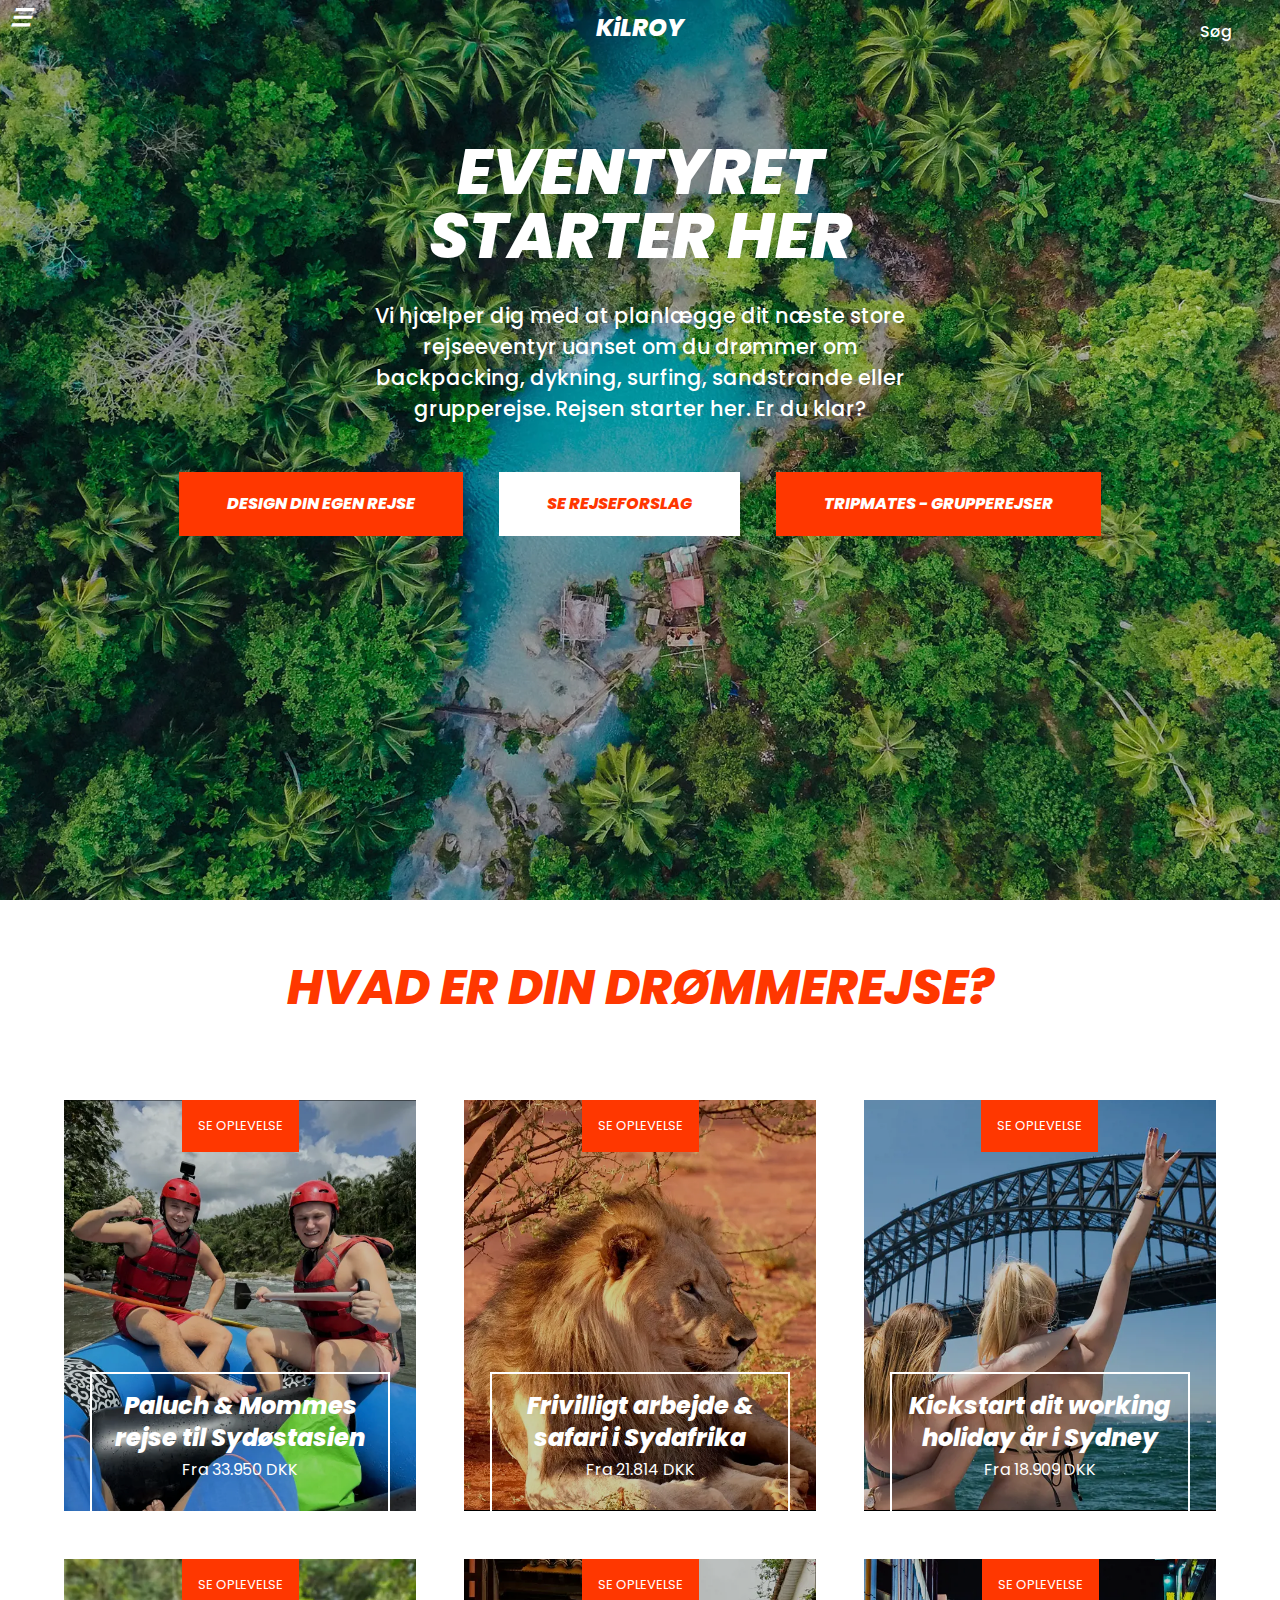
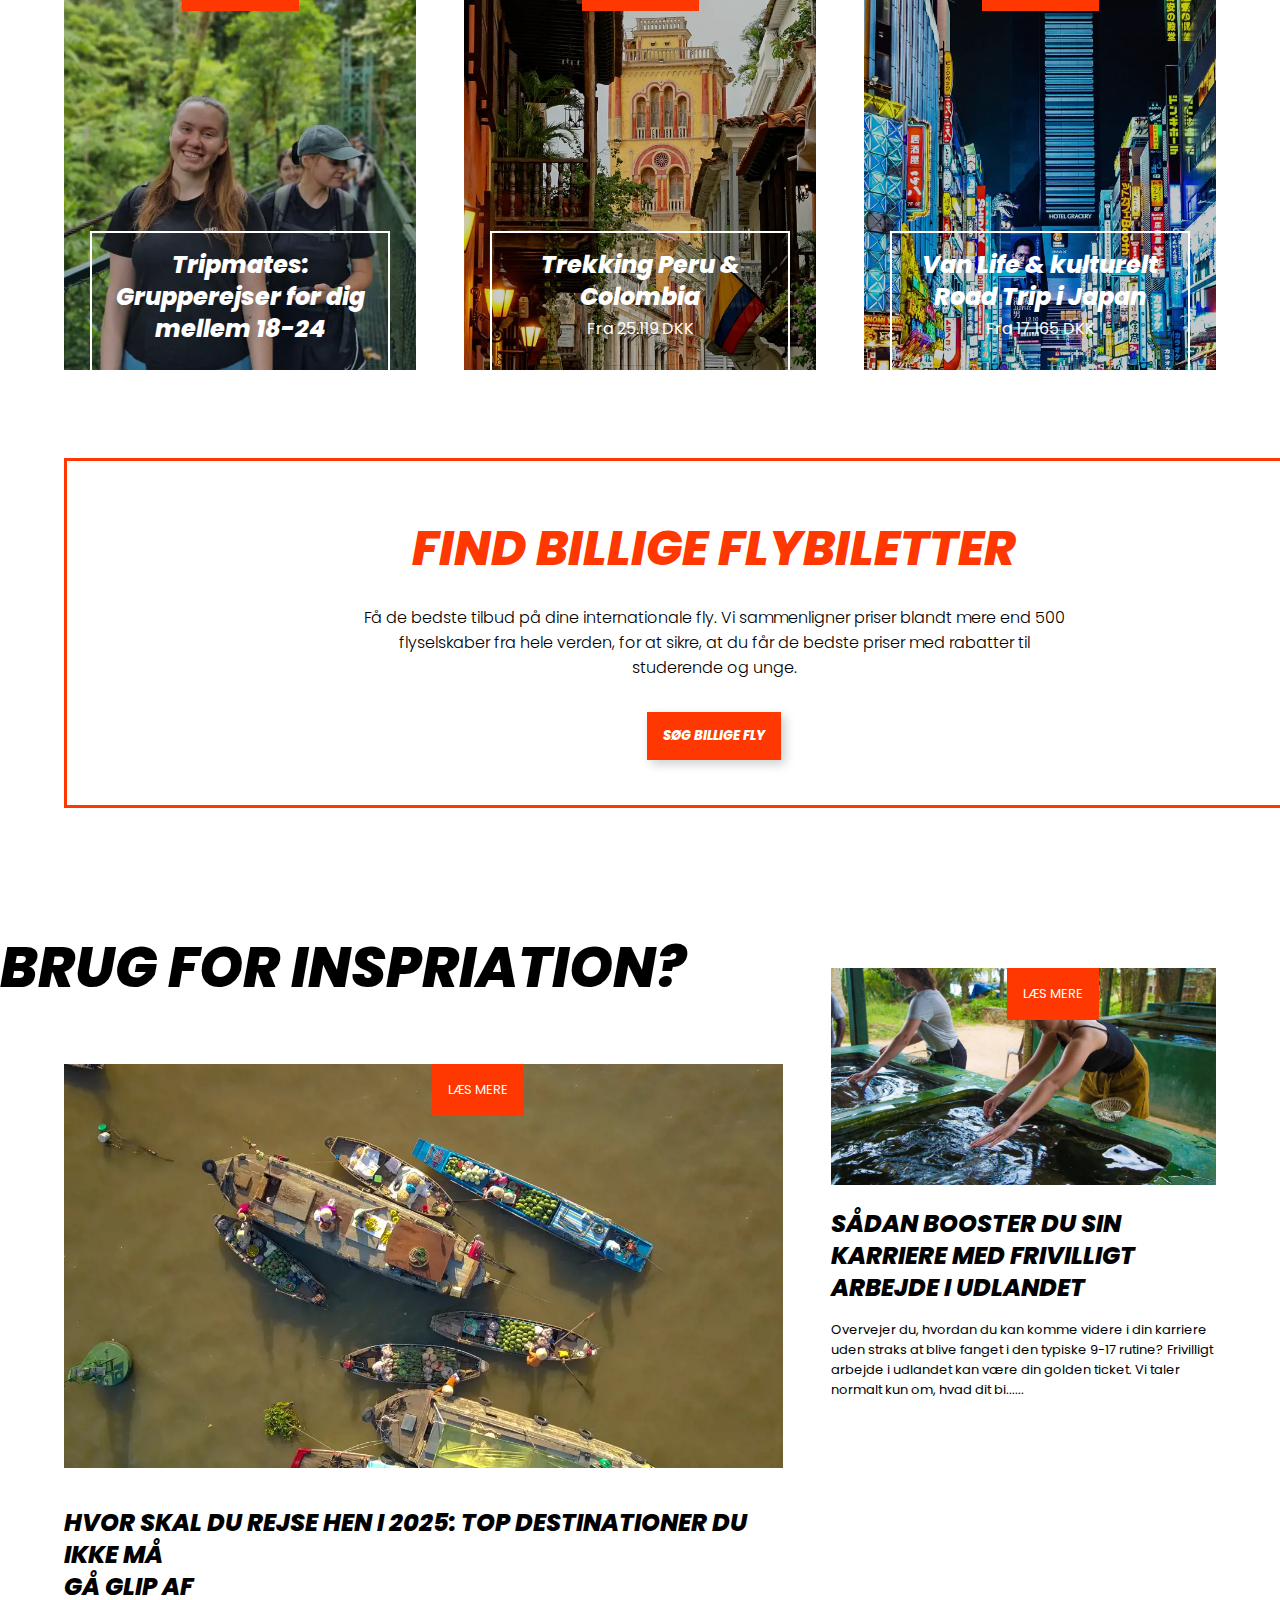
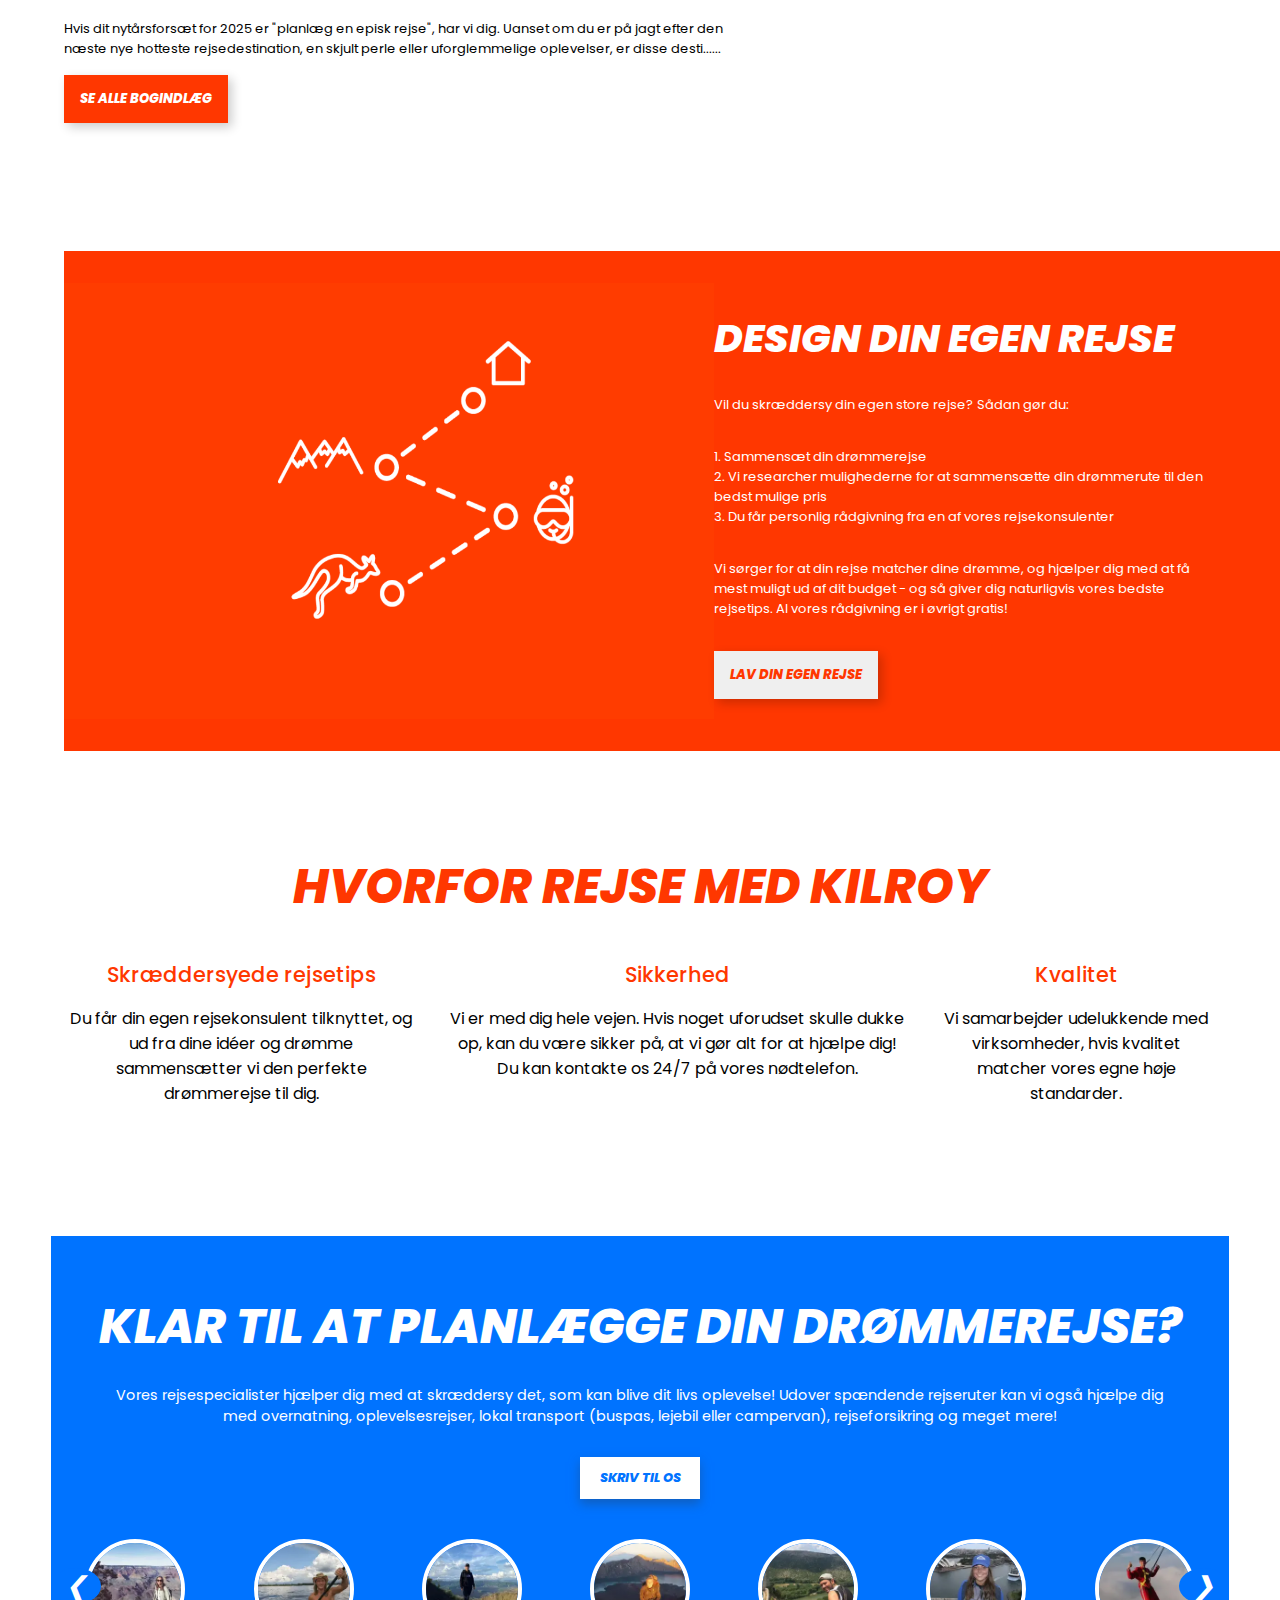
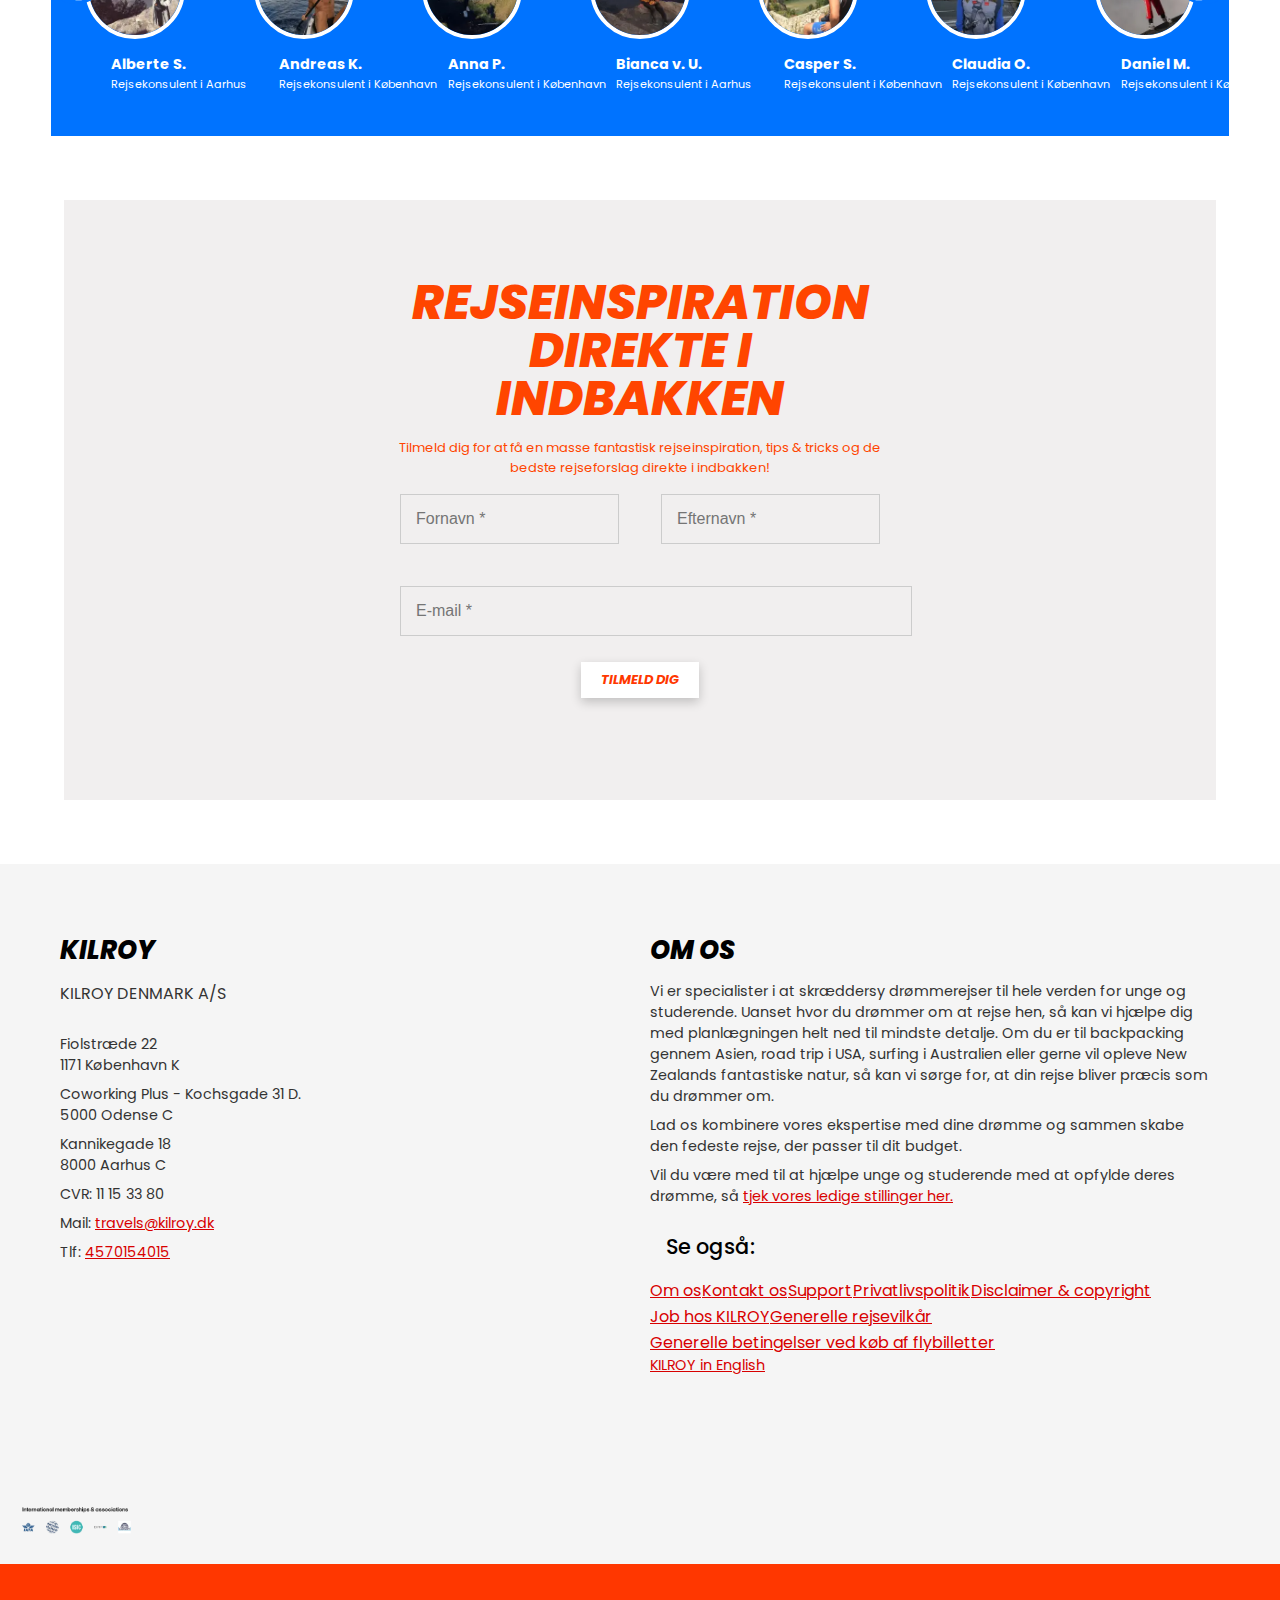
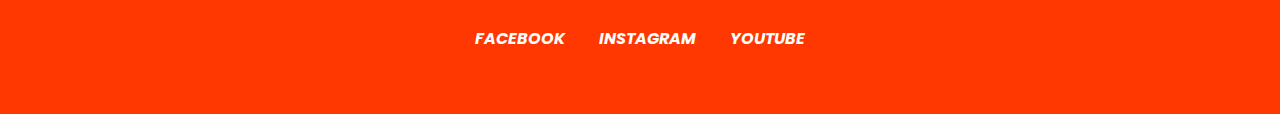
==== index.html @ ada580b4 "Merge branch 'main' of https://github.com/Mathilde-Christensen/Gruppe-25" ====
<!DOCTYPE html>
<html lang="da">
<head>
    <meta charset="UTF-8">
    <meta name="viewport" content="width=device-width, initial-scale=1.0">
    <title>Document</title>
    <link rel="stylesheet" href="main.css">
    <link rel="preconnect" href="https://fonts.googleapis.com">
    <link rel="preconnect" href="https://fonts.gstatic.com" crossorigin>
    <link href="https://fonts.googleapis.com/css2?family=Poppins:ital,wght@0,100;0,200;0,300;0,400;0,500;0,600;0,700;0,800;0,900;1,100;1,200;1,300;1,400;1,500;1,600;1,700;1,800;1,900&display=swap" rel="stylesheet">
    <script src="mathilde.js" defer></script>
    <script src = "kirja.js" defer></script>
    <script src="alice.js" defer></script>
    <script src = "casper.js" defer></script>


</head>
<body>

    
    <div class="header">
        
    <!-- Alice -->
   
    <div class="menu-container">
        <button id="menu-toggle">☰</button>
        <nav id="menu">
            <ul id="menu-list"></ul>
        </nav>
    </div>


        <div class="header__logo">KiLROY</div>

        <!-- Mathilde -->  
        <div id="soegefelt">
            <button id="soegefeltButton" onclick="soeFeltIndput()">Søg</button>
    
            <div id="soegBoks" style="display: none;">
                <button id="lukKnap" onclick="soeFeltIndput()" style="display: none;">x</button>
                <input id="indputFelt" type="text" placeholder="Hvad leder du efter?" name="soeg" style="display: none;" onkeyup="filterLinks()">
            </div>
    
            <ul id="soegeResultater"></ul> <!-- tom ul liste som bliver fyldt i js med søgeresultater -->
        </div>    

    </div>

    <div class="hero">

        <img class="hero__img" src="billeder/hero_billede.webp" alt="hero bille af strand">

        
        <div class="hero__text">
            <h1>EVENTYRET<br>STARTER HER</h1>

            <h4>
                Vi hjælper dig med at planlægge dit næste store<br> rejseeventyr uanset om du drømmer om<br> backpacking, 
                dykning, surfing, sandstrande eller<br> grupperejse. Rejsen starter her. Er du klar?
            </h4>

            <button class="hero__button1">
                DESIGN DIN EGEN REJSE
            </button>

            <button class="hero__button2">
                SE REJSEFORSLAG
            </button>

            <button class="hero__button3">
                TRIPMATES - GRUPPEREJSER
            </button>
        </div>


    </div>

    <div class="galleriDrømmerejse">

        <h2 class="drømmerejseh2">HVAD ER DIN DRØMMEREJSE?</h2>

        <div class="billedeGalleriDrømmerejse">

            <div class="billedeGalleriDrømmerejse-split1">

                <div class="billedeGallerRiverrafting">

                    <div class="seOplevelse">SE OPLEVELSE</div>

                    <img class="galleri__img" src="billeder/riverraft.png" alt="riverrafting">

                    <div class="galleriDrømmerejse-textboks">
                        <div class="galleriDrømmerejse-text">Paluch & Mommes rejse til Sydøstasien</div>
                        <div class="galleriDrømmerejse-pris">Fra 33.950 DKK</div>
                    </div>

                </div>

                <div class="billedeGallerAfrika">

                    <div class="seOplevelse">SE OPLEVELSE</div>

                    <img class="galleri__img" src="billeder/afrika.png" alt="løve i afrika">

                    <div class="galleriDrømmerejse-textboks">
                        <div class="galleriDrømmerejse-text">Frivilligt arbejde & safari i Sydafrika</div>
                        <div class="galleriDrømmerejse-pris">Fra 21.814 DKK</div>
                    </div>

                </div>

                <div class="billedeGallerSydny">
                    <div class="seOplevelse">SE OPLEVELSE</div>
                    <img class="galleri__img" src="billeder/sydney.png" alt="sydny">
                    <div class="galleriDrømmerejse-textboks">
                        <div class="galleriDrømmerejse-text">Kickstart dit working holiday år i Sydney</div>
                        <div class="galleriDrømmerejse-pris">Fra 18.909 DKK</div>
                    </div>
                </div>
            </div>

            <div class="billedeGalleriDrømmerejse-split2">
                <div class="billedeGallerJungle">
                    <div class="seOplevelse">SE OPLEVELSE</div>
                    <img class="galleri__img" src="billeder/monteverde-kilroy-famil-group-trip.jpg" alt="jungle">
                    <div class="galleriDrømmerejse-textboks">
                        <div class="galleriDrømmerejse-text">Tripmates: Grupperejser for dig mellem 18-24</div>
                        <div class="galleriDrømmerejse-pris"></div>
                    </div>
                </div>

                <div class="billedeGallerColombia">
                    <div class="seOplevelse">SE OPLEVELSE</div>
                    <img class="galleri__img" src="billeder/colombia-cartagena-old-city-beautiful-buildings.jpg" alt="colombia">
                    <div class="galleriDrømmerejse-textboks">
                        <div class="galleriDrømmerejse-text">Trekking Peru & Colombia</div>
                        <div class="galleriDrømmerejse-pris">Fra 25.119 DKK</div>
                    </div>
                </div>

                <div class="billedeGallerTokyo">
                    <div class="seOplevelse">SE OPLEVELSE</div>
                    <img class="galleri__img" src="billeder/tokyo-street-covered-in-neon-lights.jpg" alt="tokyo">
                    <div class="galleriDrømmerejse-textboks">
                        <div class="galleriDrømmerejse-text">Van Life & kulturelt Road Trip i Japan</div>
                        <div class="galleriDrømmerejse-pris">Fra 17.165 DKK</div>
                    </div>
                </div>
            </div>

        </div>

    </div>

    <div class="findFlyBiletter">
        <h2 class="finfFlyBiletterh2">FIND BILLIGE FLYBILETTER</h2>

        <P class="findFlyBiletterp">Få de bedste tilbud på dine internationale fly. 
        Vi sammenligner priser blandt mere end 500 <br> flyselskaber fra hele verden, 
        for at sikre, 
        at du får de bedste priser med rabatter til <br> studerende og unge.</P>
        
        <button class="søgEfterFlyButton">SØG BILLIGE FLY</button>

    </div>

    <div class="brugForInspiration">
        <div class="brugForInspiration1">

            <h2 class="brugForInspirationh2">BRUG FOR INSPRIATION?</h2>

            <div class="læsMere1">LÆS MERE</div>

            <img class="brugForInspiration_img1" src="billeder/shutterstock_1238715325.jpg" alt="bårde på en flod">

            <h3 class="brugForInspirationhh3">HVOR SKAL DU REJSE HEN I 2025: TOP DESTINATIONER DU IKKE MÅ <br> GÅ GLIP AF</h3>

            <p class="brugForInspirationhp1">Hvis dit nytårsforsæt for 2025 er "planlæg en episk rejse", har vi dig. 
                Uanset om du er på jagt efter den <br> næste nye hotteste rejsedestination, en skjult perle eller uforglemmelige oplevelser,
                er disse desti......
            </p>

            <button class="brugForInspirationButtun">SE ALLE BOGINDLÆG</button>

        </div>

        <div class="brugForInspiration2">

            <div class="læsMere2">LÆS MERE</div>

            <img class="brugForInspiration_img2" src="billeder/green-lion-sri-lanka-turtle-conservation-6-6-for-web.jpg" alt="vask">

            <h3 class="brugForInspirationhh32">SÅDAN BOOSTER DU SIN KARRIERE MED FRIVILLIGT ARBEJDE I UDLANDET</h3>

            <p class="brugForInspirationhp2">Overvejer du, hvordan du kan komme videre i din karriere
            uden straks at blive fanget i den typiske 9-17 rutine? Frivilligt arbejde i udlandet kan være
            din golden ticket. Vi taler normalt kun om, hvad dit bi......</p>

        </div>
    </div>

    <div class="designDinEgenRejse">
        <img class="designDinEgenRejse__img" src="billeder/Skærmbillede 2025-02-12 kl. 20.39.32.png" alt="tegning af kort">

        <div class="designDinEgenRejse__text">

            <h2 class="designDinEgenRejse__h2">DESIGN DIN EGEN REJSE</h2>

            <p class="designDinEgenRejse__p1">Vil du skræddersy din egen store rejse? Sådan gør du:</p>

            <p class="designDinEgenRejse__p2">1. Sammensæt din drømmerejse <br>
                2. Vi researcher mulighederne for at sammensætte din drømmerute til den <br>bedst mulige pris <br>
                3. Du får personlig rådgivning fra en af vores rejsekonsulenter <br>
            </p>

            <p class="designDinEgenRejse__p3">
                Vi sørger for at din rejse matcher dine drømme, og hjælper dig med at få <br> mest muligt ud af dit budget - 
                og så giver dig naturligvis vores bedste <br> 
                rejsetips. Al vores rådgivning er i øvrigt gratis!
            </p>

            <button class="designDinEgenRejse__button">LAV DIN EGEN REJSE</button>

        </div>
    </div>

    <div class="hvorforRejseMedKILROY">
        <h2 class="hvorforRejseMedKILROYh2">HVORFOR REJSE MED KILROY</h2>

        <div class="hvorforRejseMedKILROYtext">
            <div class="SkræddersyedeRejsetips">
                <h4 class="hvorforRejseMedKILROYh4">Skræddersyede rejsetips</h4>
                <p class="hvorforRejseMedKILROYp">
                    Du får din egen rejsekonsulent tilknyttet, 
                    og ud fra dine idéer og drømme sammensætter 
                    vi den perfekte drømmerejse til dig.
                </p>

            </div>

            <div class="Sikkerhed">
                <h4 class="hvorforRejseMedKILROYh4">Sikkerhed</h4>
                <p class="hvorforRejseMedKILROYp">
                    Vi er med dig hele vejen. Hvis noget uforudset skulle dukke op,
                    kan du være sikker på, at vi gør alt for at hjælpe dig!
                    Du kan kontakte os 24/7 på vores nødtelefon.
                </p>
            </div>

            <div class="Kvalitet">
                <h4 class="hvorforRejseMedKILROYh4">Kvalitet</h4>
                <p class="hvorforRejseMedKILROYp">
                    Vi samarbejder udelukkende med virksomheder, 
                    hvis kvalitet matcher vores egne høje standarder.
                </p>
            </div>
        </div>
        
    </div>

    

    <!-- Kirja --> 
    <div class = "billedeGalleri">

        <h1>KLAR TIL AT PLANLÆGGE DIN DRØMMEREJSE?</h1>

        <p>Vores rejsespecialister hjælper dig med at skræddersy det, som kan blive dit livs oplevelse! Udover spændende rejseruter kan vi også hjælpe dig med overnatning, oplevelsesrejser, lokal transport (buspas, lejebil eller campervan), rejseforsikring og meget mere! </p>
        
        <button id = "skriv-til-os__button">SKRIV TIL OS</button>
       
        <button id = "prevButton">❮</button>
        
        <div class = "gallery-container">
            
            <div class = "gallery-track">
                <div class = "gallery-item">
                 <img src ="billeder/alberte.webp" alt = "Feriebillede af Alberte">
                 <p class="gallery-name">Alberte S.</p>
                 <p class = "gallery-title">Rejsekonsulent i Aarhus</p>
                </div> 

                <div class = "gallery-item">
                 <img src ="billeder/andrea.webp" alt = "Feriebillede af Andreas">
                 <p class="gallery-name">Andreas K.</p>
                 <p class = "gallery-title">Rejsekonsulent i København</p>
                </div>

                <div class="gallery-item">
                 <img src ="billeder/anna.webp" alt = "Feriebillede af Anna">
                 <p class="gallery-name">Anna P.</p>
                 <p class ="gallery-title">Rejsekonsulent i København</p>
                </div>

                <div class="gallery-item">
                 <img src ="billeder/bianca.webp" alt = "Feriebillede af Bianca">
                 <p class="gallery-name">Bianca v. U.</p>
                 <p class="gallery-title">Rejsekonsulent i Aarhus</p>
                </div>

                <div class="gallery-item">
                 <img src ="billeder/casper.webp" alt = "Feriebillede af Casper">
                 <p class="gallery-name">Casper S.</p>
                 <p class="gallery-title">Rejsekonsulent i København</p>
                </div>

                <div class="gallery-item">
                 <img src ="billeder/claudia.webp" alt = "Feriebillede af Claudia">
                 <p class="gallery-name">Claudia O.</p>
                 <p class ="gallery-title">Rejsekonsulent i København</p>
                </div>

                <div class="gallery-item">
                 <img src ="billeder/daniel.webp" alt = "Feriebillede af Daniel">
                 <p class="gallery-name">Daniel M.</p>
                 <p class="gallery-title">Rejsekonsulent i København</p>
                </div>

                <div class="gallery-item">
                 <img src ="billeder/denver.webp" alt = "Feriebillede af Denver">
                 <p class="gallery-name">Denver C.</p>
                 <p class="gallery-title">Rejsekonsulent i Aarhus</p>
                </div>

                <div class="gallery-item">
                 <img src ="billeder/ditte.webp" alt = "Feriebillede af Ditte">
                 <p class="gallery-name">Ditte B.</p>
                 <p class="gallery-title">Rejsekonsulent i Aarhus</p>
                </div>

                <div class="gallery-item">
                 <img src ="billeder/emma.webp" alt = "Feriebillede af Emma">
                 <p class="gallery-name">Emma J.</p>
                 <p class="gallery-title">Rejsekonsulent i København</p>
                </div>

                <div class="gallery-item">
                 <img src ="billeder/freja.webp" alt = "Feriebillede af Freja">
                 <p class="gallery-name">Freja J.</p>
                 <p class="gallery-title">Rejsekonsulent i Aarhus</p>
                </div>

                <div class = "gallery-item">
                 <img src ="billeder/jeanett.webp" alt = "Feriebillede af Jeanett">
                 <p class="gallery-name">Jeanet H.</p>
                 <p class = "gallery-title">Rejsekonsulent i Odense</p>
                </div>

                <div class = "gallery-item">
                 <img src ="billeder/josephine.webp" alt = "Feriebillede af Josephine">
                 <p class="gallery-name">Josephine O.</p>
                 <p class = "gallery-title">Rejsekonsulent i København</p>
                </div>

                <div class = "gallery-item">
                 <img src ="billeder/mikkel.webp" alt = "Feriebillede af Mikkel">
                 <p class="gallery-name">Mikkel H.</p>
                 <p class = "gallery-title">Rejsekonsulent i Aarhus</p>
                </div>

                <div class = "gallery-item">
                 <img src ="billeder/pernille.webp" alt = "Feriebillede af Pernille">
                 <p class="gallery-name">Pernille L.</p>
                 <p class = "gallery-title">Rejsekonsulent i København</p>
                </div>

                <div class = "gallery-item">
                 <img src ="billeder/poul.webp" alt = "Feriebillede af Poul">
                 <p class="gallery-name">Poul L.</p>
                 <p class = "gallery-title">Rejsekonsulent i København</p>
                </div>

                <div class = "gallery-item">
                 <img src ="billeder/yenn.webp" alt = "Feriebillede af Yenn">
                 <p class="gallery-name">Yen N.</p>
                 <p class = "gallery-title">Rejsekonsulent i Odense</p>
                </div>

            </div>
       
        </div>
        <button id = "nextButton">❯</button>
    </div>


    <!-- Casper --> 
     
  <!-- 🔹 Popup-container (Skjult som standard) -->
<div id="popup" class="popup">
    <div class="popup-content">
        <span id="closePopup" class="close">&times;</span> <!-- Luk-knap -->

        <div class="contact-form-container">
            <form id="contactForm">
                <h1>SKRIV TIL OS</h1>
                <p>
                    Drømmer du om et eventyr i udlandet? Ved du, hvor du vil hen, eller synes du, det er svært at vælge? 
                    Send os dine tanker, drømme og spørgsmål, og vi hjælper dig med at få dine drømme til at gå i opfyldelse.
                </p>

                <!-- 🔹 Dropdown-menu -->
                <label for="dropdownBtn">Jeg vil gerne vide mere om *</label>
                <div class="dropdown">
                    <button id="dropdownBtn" class="dropdown-btn">Vælg en kategori ▼</button>
                    <ul id="dropdownMenu" class="dropdown-menu">
                        <li data-value="Rejser med KILROY">Rejser med KILROY</li>
                        <li data-value="Backpacking">Backpacking</li>
                        <li data-value="Eventyrrejser">Eventyrrejser</li>
                        <li data-value="Safari">Safari</li>
                        <li data-value="Kulturrejser">Kulturrejser</li>
                    </ul>
                    <input type="hidden" id="selectedTopic" name="topic" required>
                </div>

                <!-- 🔹 Felter opdelt i to kolonner -->
                <div class="input-grid">
                    <div>
                        <label for="firstName">Fornavn *</label>
                        <input type="text" id="firstName" name="firstName" required>
                    </div>
                    <div>
                        <label for="lastName">Efternavn *</label>
                        <input type="text" id="lastName" name="lastName" required>
                    </div>
                </div>

                <div class="input-grid">
                    <div>
                        <label for="email">Mail *</label>
                        <input type="email" id="email" name="email" required>
                    </div>
                    <div>
                        <label for="phone">Telefon *</label>
                        <input type="tel" id="phone" name="phone" required>
                    </div>
                </div>

                <!-- 🔹 Beskedfelt -->
                <label for="message">Din besked *</label>
                <textarea id="message" name="message" placeholder="Har du særlige ønsker, alternative rejsedage osv.?" required></textarea>

                <!-- 🔹 Send-knap -->
                <button type="submit">Send besked</button>

                <script src="casper.js" defer></script>

            </form>
        </div>
    </div>  
    </div>

        </div> <!-- Lukker contact-form-container -->
        </div> <!-- Lukker popup-content -->
        </div> <!-- Lukker popup -->
      
        <!--Alice's boks-->
    <div class="container">
        <h2 class="rejsens_skrift">REJSEINSPIRATION DIREKTE I INDBAKKEN</h2>
        <p class="rejsens_p">Tilmeld dig for at få en masse fantastisk rejseinspiration, tips & tricks og de bedste rejseforslag direkte i indbakken!</p>
        <div class="input-tekstboks">
            <input type="text" placeholder="Fornavn *">
            <input type="text" placeholder="Efternavn *">
        </div>
        <input type="email" class="full-width" placeholder="E-mail *">
        <button class="knappens" onclick="tilmeld()">TILMELD DIG</button>
    </div>

        </div> 
        </div> 
        </div>
        

        <script src="casper.js" defer></script>
        
        </body>
        </html>
        
        <footer>
            <div class="footer-top">
                <div class="footer-column1">
                    <h3 class="footeroverskrift"><i>KILROY</i></h3>
                    <p class="lilleoverskrift">KILROY DENMARK A/S</p>
                    <div class="adresser">   
                        <p>Fiolstræde 22<br>1171 København K</p>
                        <p>Coworking Plus - Kochsgade 31 D.<br>5000 Odense C</p>
                        <p>Kannikegade 18<br>8000 Aarhus C</p>
                        <p>CVR: 11 15 33 80</p>
                        <p>Mail: <a href="mailto:travels@kilroy.dk">travels@kilroy.dk</a></p>
                        <p>Tlf: <a href="tel:4570154015">4570154015</a></p>
                    </div>
                </div>
        
                <div class="footer-column2">
                    <h3 class="footeroverskrift2"><i>OM OS</i></h3>
                    <p>Vi er specialister i at skræddersy drømmerejser til hele verden for unge og studerende.
                        Uanset hvor du drømmer om at rejse hen, så kan vi hjælpe dig med planlægningen helt ned til mindste detalje. 
                        Om du er til backpacking gennem Asien, road trip i USA, surfing i Australien eller gerne vil opleve New Zealands fantastiske natur, så kan vi sørge for, at din rejse bliver præcis som du drømmer om. </p>
                        <p>Lad os kombinere vores ekspertise med dine drømme og sammen skabe den fedeste rejse, der passer til dit budget.</p>
                        <p>Vil du være med til at hjælpe unge og studerende med at opfylde deres drømme, så <a <strong class="hightlight">tjek vores ledige stillinger her.</a></p>
                    <h4>Se også:</h4>
                    <ul>
                        <li><a href="#">Om os</a></li>
                        <li><a href="#">Kontakt os</a></li>
                        <li><a href="#">Support</a></li>
                        <li><a href="#">Privatlivspolitik</a></li>
                        <li><a href="#">Disclaimer & copyright</a></li>
                        <li><a href="#">Job hos KILROY</a></li>
                        <li><a href="#">Generelle rejsevilkår</a></li>
                        <li><a href="#">Generelle betingelser ved køb af flybilletter</a></li>
                    </ul>
                    <p><a href="#">KILROY in English</a></p>
                </div>
        
                <div class="footer-column3">
                    <div class="footer-logos">
                        <img src="billeder/logo.webp" alt="logoer">
                    </div>
                </div>
        
            </div>
        
            <div class="footer-bottom">
                <div class="social-links">
                    <a href="#"><strong>FACEBOOK</strong></a>
                    <a href="#"><strong>INSTAGRAM</strong></a>
                    <a href="#"><strong>YOUTUBE</strong></a>
                </div>
            </div>
        </footer>  
</body>
</html>
---- main.css ----
* {
    box-sizing: border-box;
    /* at padding og border bliver integreret i elementets samlede bredde og højde på hele siden, nemmer at arbejde med */
    margin: 0px;
    padding: 0px;
}

h1 {
    font-family: "Poppins", serif;
    font-weight: 800;
    font-style: italic;
    font-size: 4em;
    line-height: 4rem;
    padding: 1rem;
}

h2 {
    font-family: "Poppins", serif;
    font-weight: 800;
    font-style: italic;
    font-size: 3em;
    line-height: 3rem;
}

h3 {
    font-family: "Poppins", serif;
    font-weight: 800;
    font-style: italic;
    font-size: 2em;
    line-height: 2rem;
}

h4 {
    font-family: "Poppins", serif;
    font-weight: 500;
    font-style: normal;
    font-size: 1.3rem;
    padding: 1rem;
}

p {
    font-family: "Poppins", serif;
    font-weight: 400;
    font-style: normal;
}

ul {
    list-style-type: none;
}

a {
    font-family: "Poppins", serif;
    text-decoration: none;
    color: black;
}

button {
    font-family: "Poppins", serif;
    font-weight: 800;
    font-style: italic;
    font-size: 1em;
    line-height: 1rem;
    padding: 1.5rem 3rem;
    border: 0rem;
}

/* menubar style*/
.header {
    position: absolute;
    top: 0;
    width: 100%;
    z-index: 3;
    /*headeren ligger sig foran videon fra heroen*/
    display: flex;
    justify-content: space-between;
}

.header__logo {
    font-family: "Poppins", serif;
    font-weight: 800;
    font-style: italic;
    font-size: 1.5em;
    line-height: 1.5rem;
    color: #fff;
    padding: 1rem;
    position: absolute;
    left: 50%; /* Centrerer logoet */
    transform: translateX(-50%); /* Finjusterer centering */
}


/* hero style*/

.hero {
    display: grid;
    place-items: center;
    width: 100%;
    height: 100dvh;
    position: relative;
    overflow: hidden;
    background-color: #000;
}

.hero__img {
    width: 100%;
    height: 100%;
    object-fit: cover;
    grid-row: 1 / -1;
    grid-column: 1 / -1;
    opacity: 0.8;

}

.hero__text {
    grid-row: 1 / -1;
    grid-column: 1 / -1;
    z-index: 1;
    color: white;
    text-align: center;
}

.hero__button1 {
    background-color: #FF3700;
    color: #fff;
    margin: 2rem 1rem 15rem 1rem;
}

.hero__button1:hover {
    transform: scale(1.1); /* Øger størrelsen med 10% */
}

.hero__button2 {
    background-color: #fff;
    color: #FF3700;
    margin: 2rem 1rem 15rem 1rem;
}

.hero__button2:hover {
    transform: scale(1.1); /* Øger størrelsen med 10% */
}

.hero__button3 {
    background-color: #FF3700;
    color: #fff;
    margin: 2rem 1rem 15rem 1rem;
}

.hero__button3:hover {
    transform: scale(1.1); /* Øger størrelsen med 10% */
}


/* Mathildes js element*/

#soegefeltButton {
    background:none;
    font-family: "Poppins", serif;
    font-weight: 500;
    font-style: normal;
    color: #fff;
    margin-left: auto;
}



#lukKnap {
    background:none;
    font-family: "Poppins", serif;
    font-weight: 500;
    font-style: normal;
}

#indputFelt {
    font-family: "Poppins", serif;
    font-weight: 600;
    font-style: normal;
    font-size: 2rem;
    border: 0rem;
    border-bottom: 2px solid #000;
    color: #FF3700;
    margin: auto;
}

#indputFelt:focus {
    outline: none;
    box-shadow: none;
}

#soegBoks {
    border: 0rem;
    background-color: #fff;
    width: 97vw;
    height: 10vw;  
}

#lukKnap {
    font-family: "Poppins", serif;
    font-weight: 500;
    font-style: italic;
    font-size: 2em;
    color: #FF3700;
    margin: 0% 0% 0% 88%;
}

#soegeResultater {
    font-family: "Poppins", serif;
    font-weight: 800;
    font-style: italic;
    font-size: 2em;
    background-color: #fff;
}

#soegeResultater li a {
    display: block; 
    width: fit-content; 
    text-decoration: none;
    color: black; 
    padding: 10px;
}

#soegeResultater li a:hover {
    color: #FF3700;
}


/*Alice*/
body {
    font-family: "Poppins", serif;
    margin: 0;
    padding: 0;
    background-color: #ffffff;
}

.menu-container {
    position: relative;
}

#menu-toggle { /* de tre streger*/
    font-size: 24px;
    background: none;
    color: #ffffff;
    border: none;
    padding: 10px;
    cursor: pointer;
}

nav {
    position: fixed;
    left: -300px;
    top: 0;
    width: 300px;
    height: 100vh;
    background: #FF3700;
    padding-top: 20px;
    transition: left 0.3s ease-in-out;
}

nav.open {
    left: 0;
}

ul {
    list-style: none;
    padding: 0;
}

card {
    background: #FF3700;
    padding: 15px;
    color: #ffffff;
    cursor: pointer;
    display: flex;
    justify-content: space-between;
    align-items: center;
    border-bottom: 1px solid #ffffff;
}

card:hover {
    background: #ee3800; /*hover*/
}

.sub-menu {
    display: none;
    background: #FF3700; /* når man trykker på hover*/
    padding-left: 20px;
}

.sub-menu li {
    background: #FF3700; /* underlister*/
    font-size: 14px;
}

.arrow {
    font-size: 18px;
}

/* Kirjas js element*/
.billedeGalleri{
    display: flex;
    flex-direction: column;
    align-items: center;
    justify-content: center;
    gap: 10px;
    position: relative;
    width: 92%;
    height: 500px;
    margin: 50px auto;
    background-color: #0073ff;
}

.billedeGalleri h1{
    color: #ffffff;
    text-align: center;
    font-size: 3em;
}

.billedeGalleri p{
    color: #ffffff;
    text-align: center;
    padding-right: 60px;
    padding-left:60px;
    font-size: 0.9em;
    gap: 20px;
}

#skriv-til-os__button{
    background-color: #ffffff;
    color:#0073ff;
    padding: 0.8rem 1.2rem;
    font-size: 0.8em;
    margin-top: 20px;
    box-shadow: 0px 5px 10px #105fbf;
}

#skriv-til-os__button:hover{
    background-color: #e6e6e6;
}

.gallery-container {
    width: 100%;
    overflow: hidden; /* Sørger for, at billederne ikke ryger ud af containeren */
    position: relative;
    display: flex;
    justify-content: center;
    align-items: center;
}

.gallery-track {
    display: flex;
    width: 100%;
    transition: transform 0.1s ease-out;
}

.gallery-item {
    width: calc(100% / 7); /* Sikrer, at præcis 7 billeder vises */
    flex: 0 0 auto;
    text-align:center;
}

.gallery-item img {
    width: 100px;
    height: 100px;
    border-radius: 50px; /* Dette gør billederne runde*/
    object-fit: cover; /* Gør at billederne passer fint i cirklerne */
    margin-top: 30px;
    margin-bottom: 5px;
    border: 4px solid #ffffff;
}

.gallery-item img:hover{
    border: 4px solid transparent;
}

.gallery-name{
    font-size: 0.9em !important;
    text-align: center; /* Centrer teksten */
    font-weight:bold;
    color: #ffffff;
    margin-top: 2px;
    white-space: nowrap;
    max-width: fit-content; /* Sørger for, at det kun fylder det nødvendige */
    display: inline-block;

}

.gallery-title {
    white-space: nowrap; /* Sørger for at teksten ikke brydes */
    display: block; /* Sikrer, at teksten opfører sig som en blok */
    text-align: center; /* Centrer teksten */
    font-size: 0.7em !important; /* Sørger for at den er mindre end .gallery-name */
}

#prevButton, #nextButton {
    position: absolute;
    top: 50%;
    transform: translateY(-50%); 
    background-color: #0073ff;
    color: #fff;
    border: none;
    padding: 10px 15px;
    font-size: 24px;
    cursor: pointer;
    border-radius: 50%; 
}

#prevButton{
    left: 0px;
    top:70%;
    z-index: 10; /* Sørger for, at knappen ligger øverst */
    pointer-events: auto; /* Sørger for, at den kan klikkes */

}

#nextButton{
    right: 0px;
    top:70%;
}

#nextButton:hover, #prevButton:hover{
    background-color: #1d46da;
}
 

/* 🔹 Generel styling 🔹 */
.udfyldningformular {
    font-family: Arial, sans-serif;
    background-color: #007bff; /* Samme blå farve overalt */
    margin: 0;
    padding: 0;
    display: flex;
    justify-content: center;
    align-items: center;
    min-height: 100vh; /* Sikrer, at siden ikke virker for zoomet */
}
.contact-form-container textarea {
    font-family: inherit !important;
    font-size: 16px;
}
/* 🔹 Formular-container 🔹 */
.contact-form-container {
    background-color: #007bff; /* Samme blå som baggrunden */
    padding: 30px;
    border-radius: 10px;
    max-width: 500px;
    width: 90%; /* Gør den mere responsiv */
    text-align: center;
    color: white;
    box-sizing: border-box;
}

/* 🔹 Overskrift 🔹 */
.contact-form h2 {
    font-size: 24px;
    font-weight: bold;
    text-align: center;
    color: white;
    margin-bottom: 10px;
}

/* 🔹 Beskrivende tekst 🔹 */
.contact-form p {
    font-size: 16px;
    color: white;
    text-align: center;
    line-height: 1.6;
}

/* 🔹 Labels 🔹 */
label {
    display: block;
    text-align: left;
    font-weight: bold;
    margin-top: 15px;
    color: white;
    font-size: 16px;
}

/* 🔹 Inputfelter 🔹 */
.contact-form-container input,
.contact-form-container textarea {
    width: 100%;
    padding: 14px;
    margin-top: 5px;
    border: 2px solid white;
    border-radius: 6px;
    font-size: 16px;
    background-color: #007bff; /* Samme blå som resten */
    color: white; /* Hvid tekst */
    box-sizing: border-box;
}

/* 🔹 Placeholder-tekst 🔹 */
.contact-form-container input::placeholder, 
.contact-form-container textarea::placeholder {
    color: rgba(255, 255, 255, 0.7);
}

/* 🔹 Hover-effekt på input 🔹 */
.contact-form-container input:focus, 
.contact-form-container textarea:focus {
    border-color: white;
    outline: none;
    box-shadow: 0 0 10px rgba(255, 255, 255, 0.4);
}

/* 🔹 Tekstfelt 🔹 */
textarea {
    height: 120px;
    resize: none;
}
/* 🔹 Gør popup til en overlay der fylder hele skærmen */
.popup {
    display: none; /* Skjult fra start */
    position: fixed;
    top: 0;
    left: 0;
    width: 100%;
    height: 100%;
    background-color: rgba(0, 123, 255, 0.95); /* Blå baggrund med let transparens */
    display: flex;
    justify-content: center;
    align-items: center;
    z-index: 9999;
}
/* 🔹 Popup-indholdet (Kontaktformular) */
.popup-content {
    background-color: #007bff; /* Kilroy blå */
    padding: 40px;
    border-radius: 12px;
    width: 500px; /* Standard bredde */
    max-width: 90%;

    background-color: #007bff; /* Blå baggrund */
    padding: 20px;
    border-radius: 10px;
    max-width: 600px;
    width: 90%;
    max-height: 85vh; /* Sørger for at popup'en aldrig bliver for høj */
    overflow-y: auto; /* Tilføjer scrolling hvis den bliver for lang */
    text-align: center;
    color: white;
    box-shadow: 0 4px 10px rgba(0, 0, 0, 0.2);
    position: relative;
}

/* 🔹 Gør inputfelter og tekstfelter mindre for at spare plads */
.contact-form-container input,
.contact-form-container textarea {
    width: 100%;
    padding: 10px;
    margin-top: 5px;
    border: 2px solid white;
    border-radius: 6px;
    font-size: 14px;
    background-color: transparent;
    color: white;
}

/* 🔹 Juster knappen for at sikre den ikke fylder for meget */
.contact-form-container button {
    font-size: 16px;
    padding: 12px;
}

/* 🔹 Sørger for at popup'en er synlig på store skærme */
@media (min-width: 1024px) {
    .popup-content {
        max-height: 80vh; /* Justerer højden for større skærme */
    }
}




/* drømmerejse galleri */

.drømmerejseh2 {
    color: #FF3700;
    display: flex;
    justify-content: center;
    padding: 4rem;
}

.billedeGalleriDrømmerejse-split1 {
    display: flex;
}

.billedeGalleriDrømmerejse-split2 {
    display: flex;
}

.galleri__img {
    width: 100%;
    opacity: 0.8;
    transition: transform 0.3s ease-in-out;
}

.galleri__img:hover {
    transform: scale(1.1);
}

.seOplevelse {
    position: absolute;
    display: flex;
    justify-content: center;
    background-color: #FF3700;
    font-family: "Poppins", serif;
    font-weight: 400;
    font-style: normal;
    color: #fff;
    padding: 1rem;
    font-size: small;
    z-index: 1;
}

.billedeGallerRiverrafting {
    display: flex;
    align-items: center;
    flex-direction: column;
    margin: 1.5rem 1.5rem 1.5rem 4rem;
    background-color: #000;
    overflow: hidden;
}

.billedeGallerAfrika {
    display: flex;
    align-items: center;
    flex-direction: column;
    margin: 1.5rem;
    background-color: #000;
    overflow: hidden;
}

.billedeGallerSydny {
    display: flex;
    align-items: center;
    flex-direction: column;
    margin: 1.5rem 4rem 1.5rem 1.5rem;
    background-color: #000;
    overflow: hidden;
}

.billedeGallerJungle {
    display: flex;
    align-items: center;
    flex-direction: column;
    margin: 1.5rem 1.5rem 1.5rem 4rem;
    background-color: #000;
    overflow: hidden;
}

.billedeGallerColombia {
    display: flex;
    align-items: center;
    flex-direction: column;
    margin: 1.5rem;
    background-color: #000;
    overflow: hidden;
}

.billedeGallerTokyo {
    display: flex;
    align-items: center;
    flex-direction: column;
    margin: 1.5rem 4rem 1.5rem 1.5rem;
    background-color: #000;
    overflow: hidden;
}

.galleriDrømmerejse-textboks {
    position: absolute;
    display: flex;
    flex-direction: column;
    color: #fff;
    padding: 1rem;
    border: #fff solid 2px;
    height: 150px;
    width: 300px;
    margin-top: 17rem;
}

.galleriDrømmerejse-text {
    font-family: "Poppins", serif;
    font-weight: 800;
    font-style: italic;
    font-size: 1.5em;
    line-height: 2rem;
    text-align: center;
}

.galleriDrømmerejse-pris {
    text-align: center;
    padding: 3px;
}

/* Find fly biletter*/

.findFlyBiletter {
    border: #FF3700 solid 3px;
    height: 350px;
    width: 1300px;
    text-align: center;
    margin: 4rem;
}

.finfFlyBiletterh2 {
    color: #FF3700;
    padding: 4rem 0rem 2rem 0rem;
}

.findFlyBiletterp {
    font-weight: 300;
    padding: 0rem 0rem 2rem 0rem;
}

.søgEfterFlyButton {
    color: #fff;
    background-color: #FF3700;
    padding: 1rem;
    font-size: small;
    box-shadow: 4px 4px 10px rgba(0, 0, 0, 0.2);
}

.søgEfterFlyButton:hover {
    filter: brightness(0.85);
}

/* Design din drømmerejse */

.designDinEgenRejse {
    display: flex;
    height: 500px;
    width: 1300px;
    background-color: #FF3700;
    color: #ffffff;
    margin: 4rem;
    font-weight: 300;
    font-size: small;
}

.designDinEgenRejse__img {
    width: 50%;
    margin: 2rem 0rem;
}

.designDinEgenRejse__button {
    color: #FF3700;
    margin: 1rem 0rem;
    font-size: small;
    padding: 1rem;
    box-shadow: 4px 4px 10px rgba(0, 0, 0, 0.2);
}

.designDinEgenRejse__button:hover {
    filter: brightness(0.85);
}

.designDinEgenRejse__h2 {
    margin: 4rem 0rem 2rem 0rem;
}

.designDinEgenRejse__p1 {
    margin: 1rem 2rem 1rem 0rem;
}

.designDinEgenRejse__p2 {
    padding: 1rem 4rem 1rem 0rem;
}

.designDinEgenRejse__p3 {
    padding: 1rem 4rem 1rem 0rem;
}

/* indspriation */

.brugForInspiration {
    display: flex;
    padding: 4rem 0rem;
}

.brugForInspiration_img1 {
    width: 100%;
    padding: 4rem 2rem 2rem 4rem;
}

.brugForInspiration_img2 {
    width: 100%;
    padding: 2rem 4rem 0rem 1rem;
}

.læsMere1 {
    position: absolute;
    background-color: #FF3700;
    font-family: "Poppins", serif;
    font-weight: 400;
    font-style: normal;
    color: #fff;
    padding: 1rem;
    font-size: small;
    z-index: 1;
    padding: 1rem;
    font-size: small;
    margin: 4rem 0rem 0rem 27rem;
}

.læsMere2 {
    position: absolute;
    background-color: #FF3700;
    font-family: "Poppins", serif;
    font-weight: 400;
    font-style: normal;
    color: #fff;
    padding: 1rem;
    font-size: small;
    z-index: 1;
    padding: 1rem;
    font-size: small;
    margin: 2rem 0rem 0rem 12rem;
}

.brugForInspirationh2 {
    font-family: "Poppins", serif;
    font-weight: 800;
    font-style: italic;
    font-size: 3.5em;
    line-height: 4rem;
}

.brugForInspiration1 {
    width: 70%;
}

.brugForInspiration2 {
    width: 40%;
}

.brugForInspirationhh3 {
    font-size: x-large;
    padding: 0rem 2rem 1rem 4rem;
}

.brugForInspirationhp1 {
    font-size: small;
    padding: 0rem 2rem 1rem 4rem;
}

.brugForInspirationButtun {
    background-color: #FF3700;
    color: #fff;
    font-size: small;
    padding: 1rem;
    margin: 0rem 0rem 0rem 4rem;
    box-shadow: 4px 4px 10px rgba(0, 0, 0, 0.2);
}

.brugForInspirationButtun:hover {
    filter: brightness(0.85);
}


.brugForInspirationhp2 {
    font-size: small;
    padding: 1rem 4rem 1rem 1rem;
}

.brugForInspirationhh32 {
    font-size: x-large;
    padding: 1rem 4rem 0rem 1rem;
}

/* hvorfor rejse med kilroy*/

.hvorforRejseMedKILROYtext {
    display: flex;
}

.hvorforRejseMedKILROYh4 {
    color: #FF3700;
    text-align: center;
}

.hvorforRejseMedKILROYp {
    text-align: center;
}

.hvorforRejseMedKILROYh2 {
    color: #FF3700;
    text-align: center;
    margin: 7rem 0rem 0rem 0rem;
}

.SkræddersyedeRejsetips {
    margin: 2rem 1rem 5rem 4rem;
}

.Sikkerhed {
    margin: 2rem 1rem 5rem 1rem;
}

.Kvalitet {
    margin: 2rem 4rem 5rem 1rem;
}

/* 🔹 Skjuler popup som standard */
.popup {
    display: none; /* Skjult fra start */
    position: fixed;
    top: 0;
    left: 0;
    width: 100%;
    height: 100%;
    background-color: rgba(0, 123, 255, 0.95); /* Blå baggrund */
    justify-content: center;
    align-items: center;
    z-index: 9999;
    padding: 20px;
}


/* 🔹 Popup-indhold */
.popup-content {
    background-color: #007bff; /* Samme blå som baggrunden */
    padding: 25px;
    border-radius: 12px;
    width: 500px;
    max-width: 90%;
    max-height: 90vh; /* Sørger for, at formularen ikke bliver for høj */
    text-align: center;
    color: white;
    box-shadow: 0 4px 10px rgba(0, 0, 0, 0.2);
    position: relative;
    overflow-y: auto; /* Kun scrolling i popup hvis nødvendigt */
}

/* 🔹 Luk-knap */
.close {
    position: absolute;
    top: 10px;
    right: 15px;
    font-size: 24px;
    cursor: pointer;
    color: white;
    transition: 0.3s;
}

.close:hover {
    color: #ccc;
}

/* 🔹 Opdel inputfelterne i 2 kolonner */
.input-grid {
    display: grid;
    grid-template-columns: 1fr 1fr; /* To kolonner */
    gap: 15px;
    margin-bottom: 15px;
}

/* 🔹 Inputfelter */
.contact-form-container input,
.contact-form-container textarea {
    width: 100%;
    padding: 10px;
    border: 2px solid white;
    border-radius: 6px;
    font-size: 14px;
    background-color: transparent;
    color: white;
}

/* 🔹 Placeholder-tekst */
.contact-form-container input::placeholder,
.contact-form-container textarea::placeholder {
    color: rgba(255, 255, 255, 0.7);
}

/* 🔹 Send-knap */
.contact-form-container button {
    width: 100%;
    padding: 12px;
    background-color: white;
    border: none;
    border-radius: 6px;
    color: #007bff;
    font-size: 16px;
    cursor: pointer;
    font-weight: bold;
    transition: 0.3s;
}

.contact-form-container button:hover {
    background-color: #e6e6e6;
}

/* 🔹 Dropdown-knap */
.dropdown {
    position: relative;
    margin-top: 10px;
}

.dropdown-btn {
    background-color: white;
    color: #007bff;
    padding: 12px;
    border: 2px solid white;
    cursor: pointer;
    font-size: 16px;
    width: 100%;
    text-align: left;
    border-radius: 6px;
    transition: 0.3s;
}

/* 🔹 Dropdown-menu */
.dropdown-menu {
    display: none;
    position: absolute;
    background-color: white;
    width: 100%;
    box-shadow: 0px 4px 8px rgba(0, 0, 0, 0.2);
    list-style: none;
    padding: 0;
    border-radius: 6px;
    z-index: 10;
}

/* 🔹 Viser dropdown-menu, når den er aktiv */
.dropdown.show .dropdown-menu {
    display: block;
}

/* 🔹 Dropdown-elementer */
.dropdown-menu li {
    padding: 12px 16px;
    cursor: pointer;
    border-bottom: 1px solid #007bff;
    color: #007bff;
}

/* 🔹 Hover-effekt */
.dropdown-menu li:hover {
    background-color: white;
}

/* 🔹 Skjul sidste border */
.dropdown-menu li:last-child {
    border-bottom: none;
}

@media (max-width: 768px) {
    .popup-content {
        width: 95%;
        padding: 20px;
    }
}

    .input-grid {
        grid-template-columns: 1fr; /* Skifter til én kolonne på mindre skærme */
    }


footer {
    font-family: "Poppins", sans-serif;
}

.footer-top {
    display: flex;
    justify-content: space-between;
    align-items: flex-start;
    flex-wrap: wrap;
    position: relative;
    height:700px;
    background-color: #f5f5f5;
}

.footer-column1, .footer-column2 {
    flex: 1;
}

.footer-column1{
    margin-left:60px;
    padding-top: 70px;
}

.footer-column2 {
    margin-left:30px;
    padding-top:70px;
    padding-right: 70px;
}

.footer-column3 {
    position: absolute;
    bottom: 0;
    left: 0;
    padding: 20px;
}

.footer-column3 h3 {
    font-size: 1rem; /* Gør skriften mindre */
    text-align: left;
}

.lilleoverskrift{
    font-size: 1em !important;
}

.adresser{
    padding-top: 20px;
}

.footer-column1 h3, .footer-column2 h3 {
    font-style: italic;
    font-size: 1.2rem;
    margin-bottom: 15px;
}

.footer-column1 p, .footer-column2 p {
    font-size: 0.9rem;
    margin-bottom: 8px;
    color: #333;
}

.footer-column1 a, .footer-column2 a {
    color: #d80000; /*Linksfarve*/
    text-decoration: underline;
}

.footer-column1 a:hover,.footer-column2 a:hover  {
    text-decoration: none;
}

.footer-column2 ul {
    display: flex;
    flex-wrap: wrap; /* Tillader linjeskift hvis nødvendigt */
    gap: 1px; /* Afstand mellem links */
    padding: 0;
}

.footer-logos img {
    width: 120px; /* Juster størrelsen på logoerne */
    height: auto;
    display: block;
    margin: auto;
}

.footeroverskrift,.footeroverskrift2{
    font-size:1.6em !important;
}

.footer-bottom {
    background-color: #FF3700;
    height: 150px;
    color: #ffffff;
    text-align: center;
    display: flex;
    justify-content: center;
    align-items: center;
}

.social-links a {
    color: white;
    margin: 0px 15px;
    text-decoration: none;
    font-style: italic;
}



/*alice*/

.container {
    margin: 4rem;
    text-align: center;
    font-family: "Poppins", sans-serif;
    background-color: #f1efef;
    padding: 4rem 20rem;
}

.rejsens_skrift {
    color: #ff4500;
    font-weight: 800;
    font-style: italic;
    font-size: 3em;
    line-height: 3rem;
    padding-bottom: 15px;
    padding-top: 15px;
}

.rejsens_p {
    font-family: "Poppins", sans-serif;
    color: #ff4500;
    font-size: 13px;

}

.input-tekstboks {
    font-family: "Poppins", sans-serif;
    display: flex;
    gap: 10px;
    justify-content: center;
    margin-bottom: 10px;
}

.input-tekstboks input,
.full-width {
    width: 100%;
    padding: 10px;
    border: 1px solid #ccc;
    font-size: 16px;
    padding: 15px;
    background-color: #f1efef;
    margin: 1rem;
}

.knappens {
    background-color: #ffffff;
    color: #FF3700;
    font-size: 13px;
    border: none;
    padding: 10px 20px;
    cursor: pointer;
    font-weight: bold;
    margin-top: 10px;
    margin-bottom: 1cm;
    box-shadow: 0 4px 10px rgba(0, 0, 0, 0.2);
}

.knappens:hover {
    background-color: #f9e5de;
}





/**//*/*/
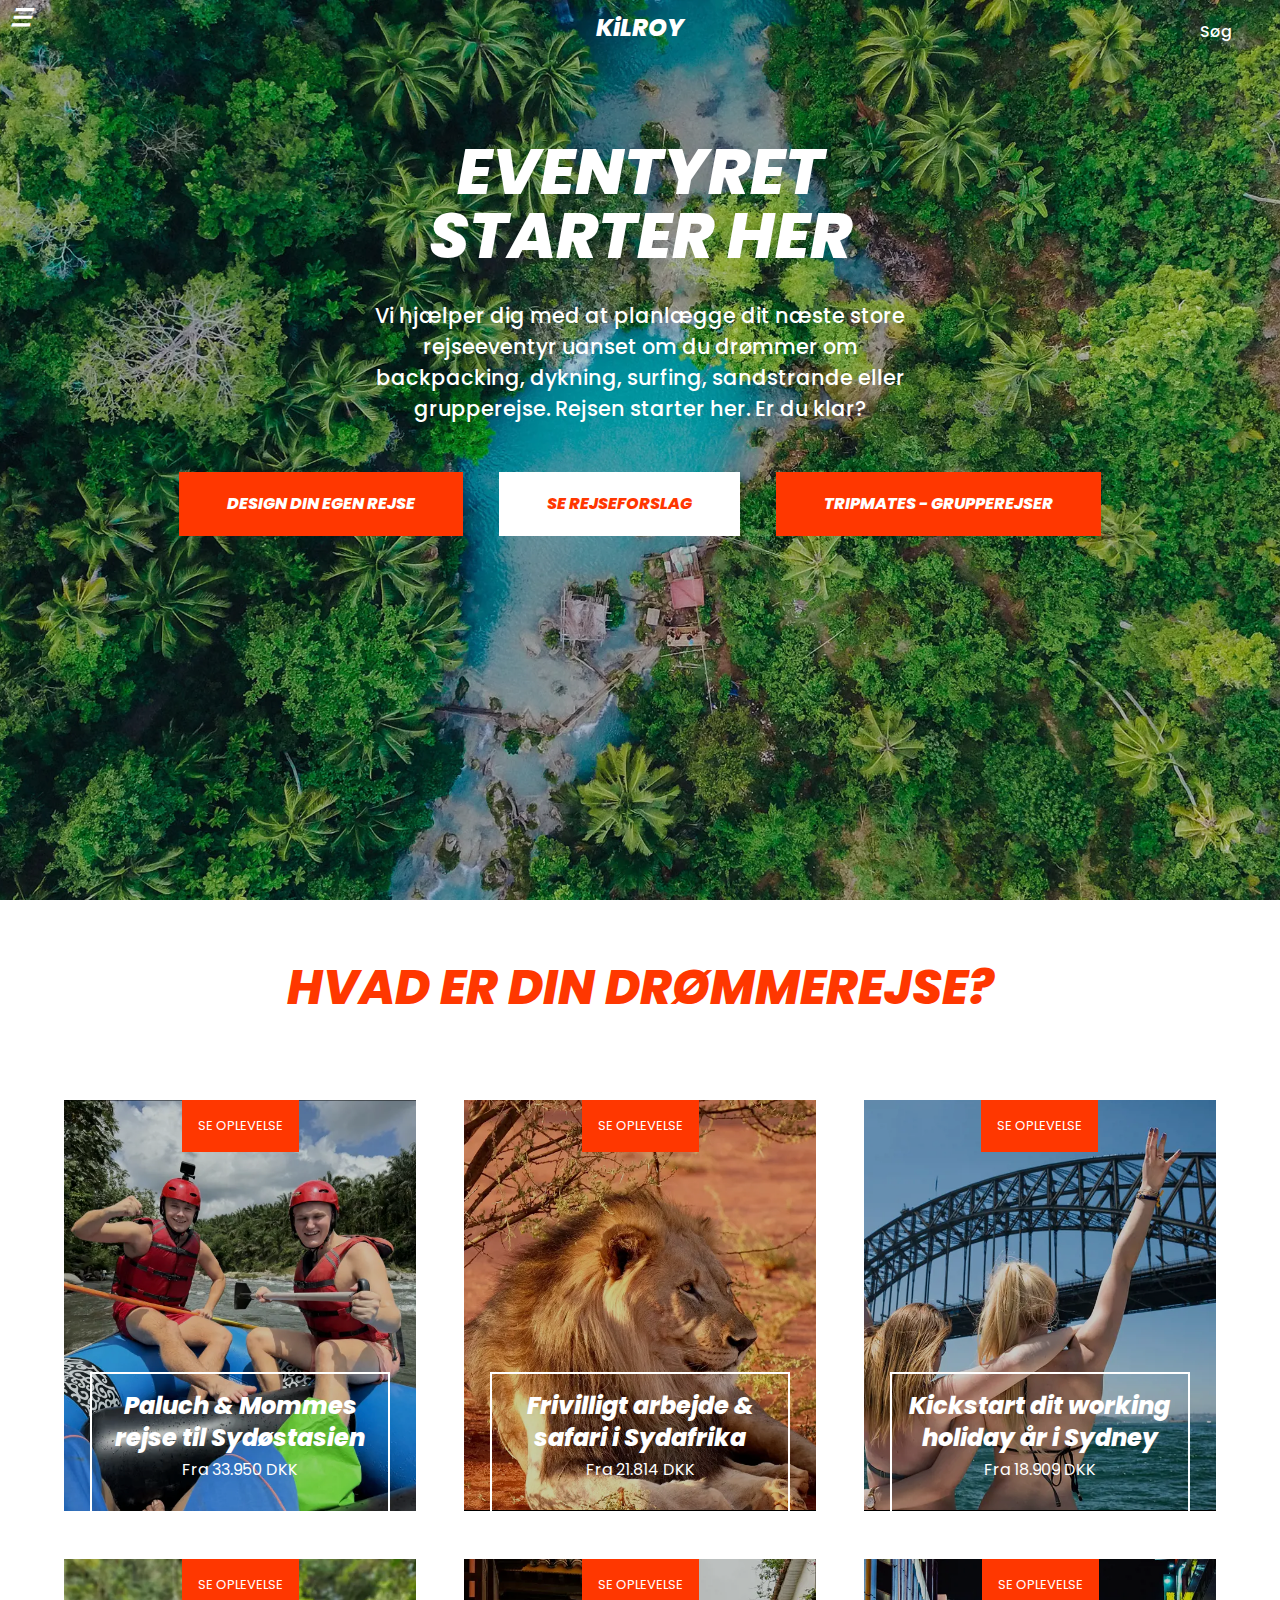
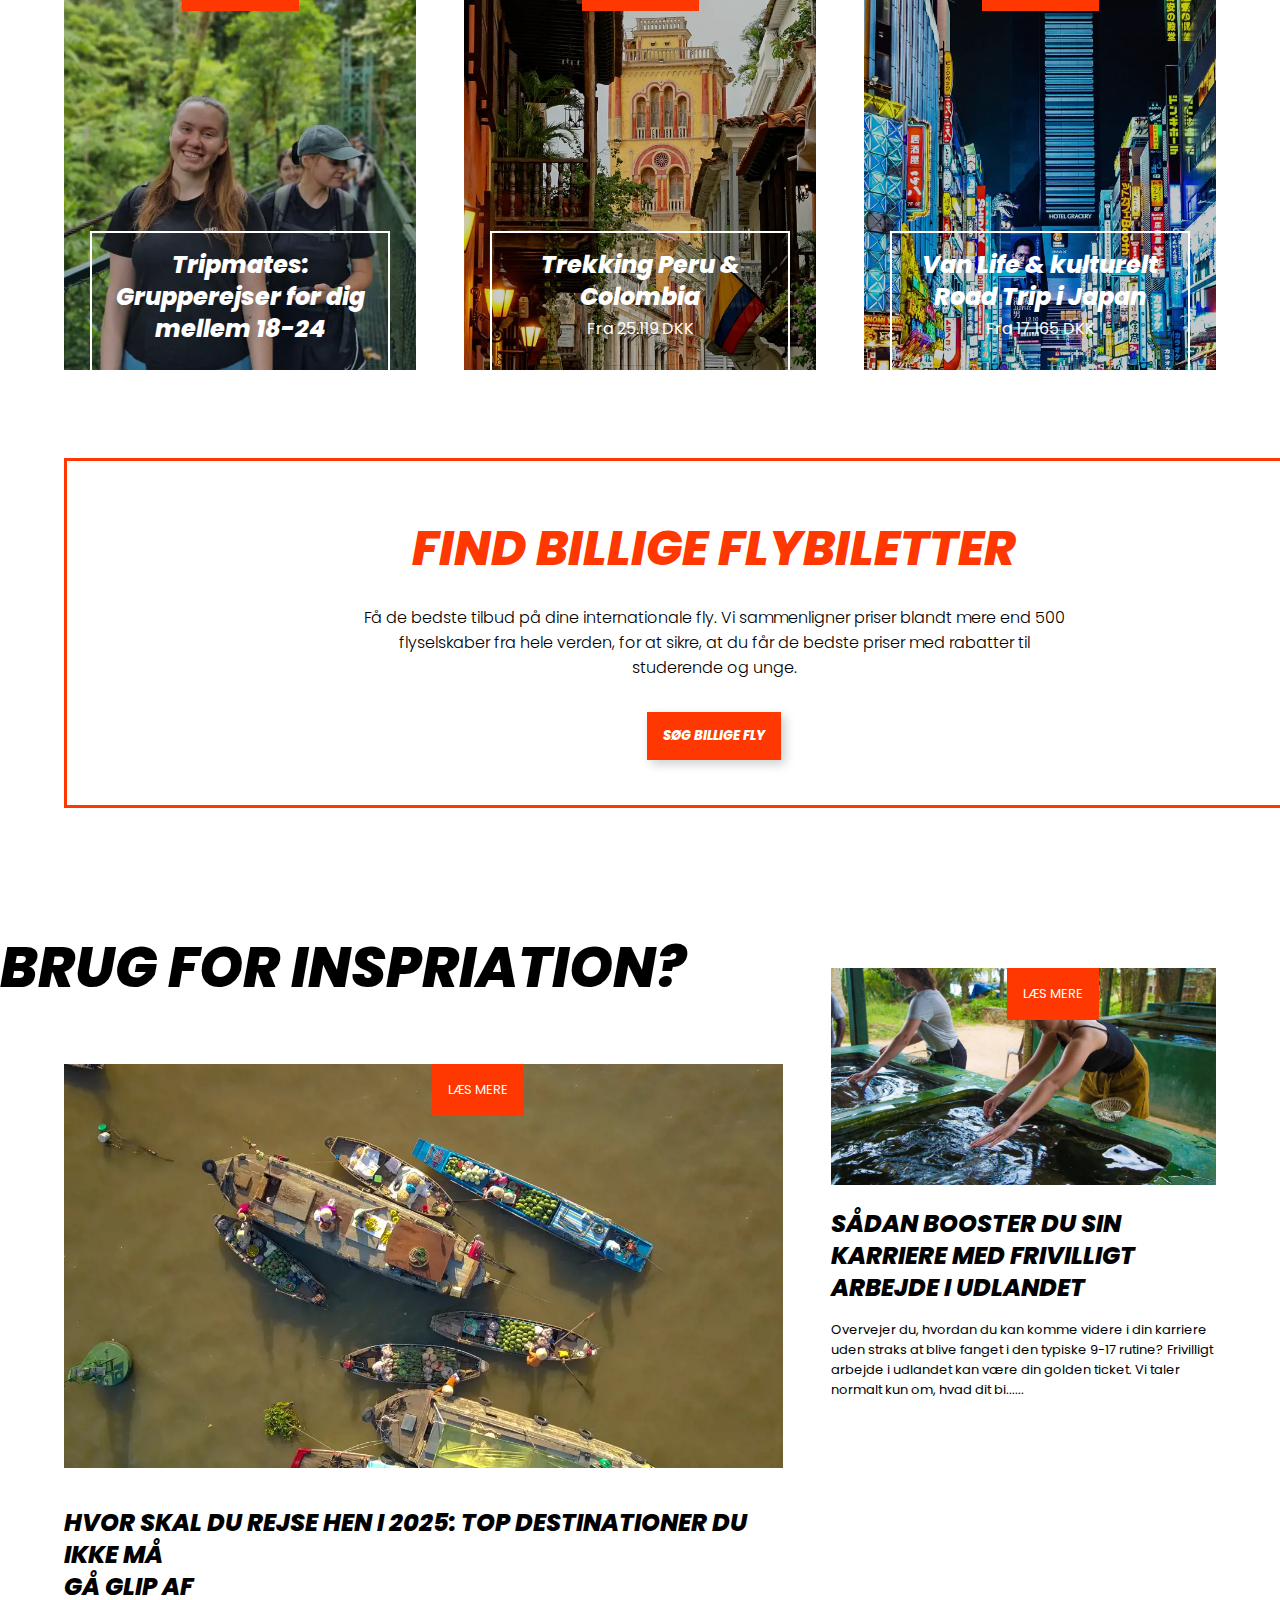
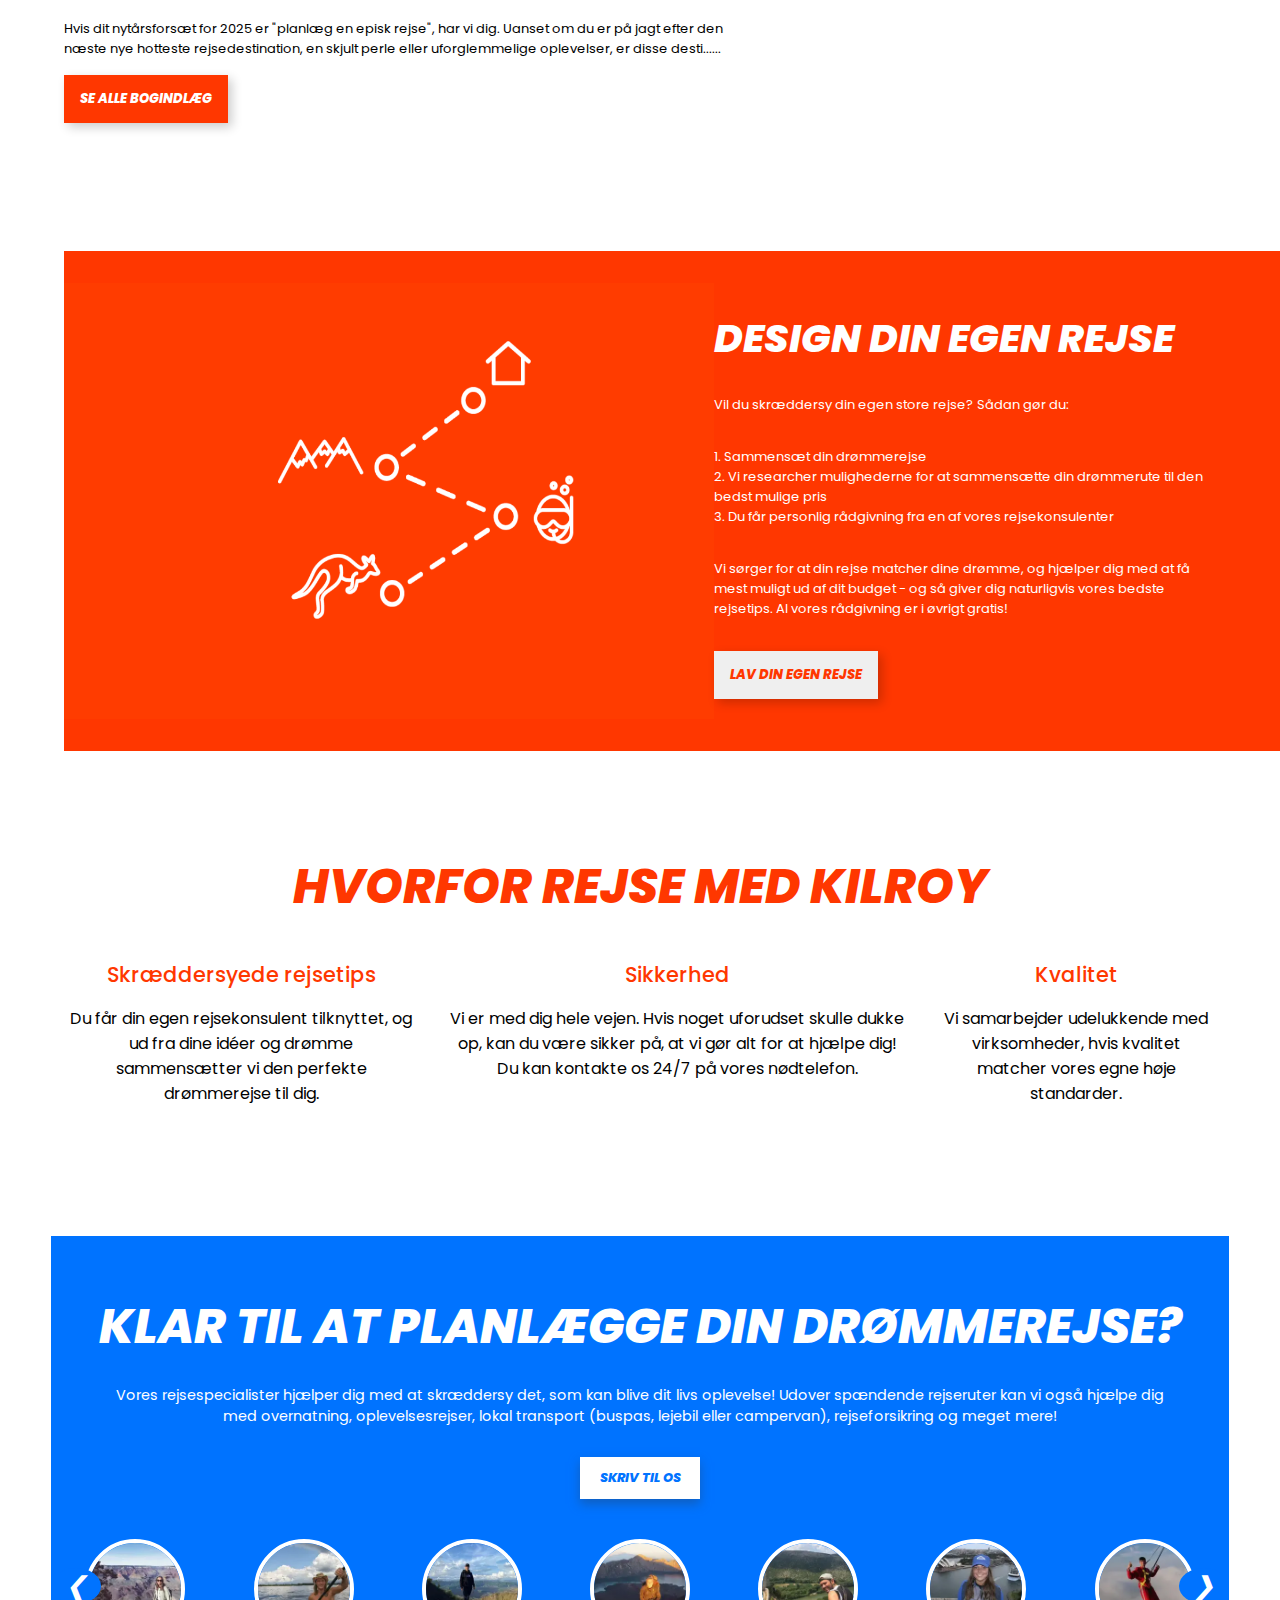
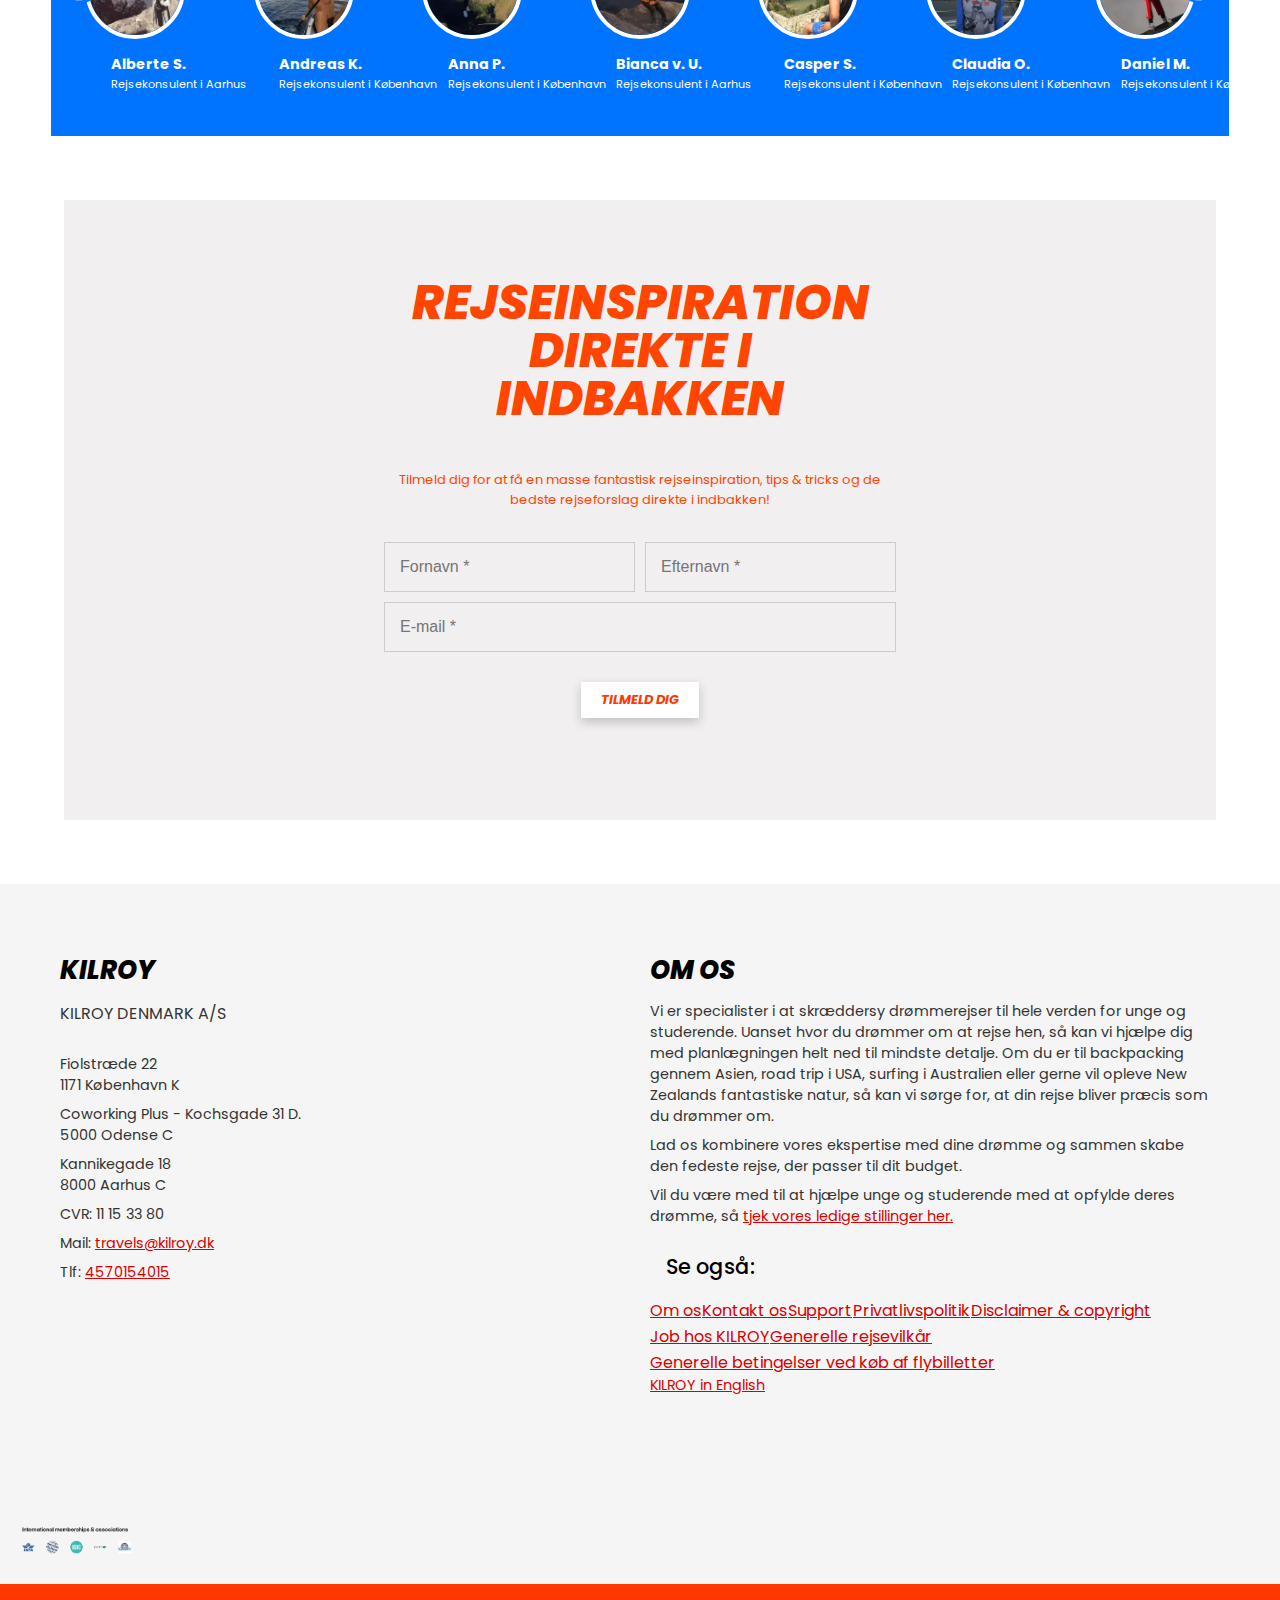
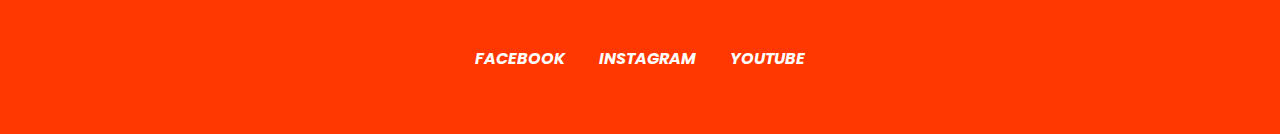
==== commit 507cacf2: "div" ====
--- a/index.html
+++ b/index.html
@@ -464,11 +464,6 @@
         <input type="email" class="full-width" placeholder="E-mail *">
         <button class="knappens" onclick="tilmeld()">TILMELD DIG</button>
     </div>
-
-        </div> 
-        </div> 
-        </div>
-        
 
         <script src="casper.js" defer></script>
         
--- a/main.css
+++ b/main.css
@@ -1189,11 +1189,11 @@
     font-family: "Poppins", sans-serif;
     color: #ff4500;
     font-size: 13px;
+    padding: 2rem 0rem;
 
 }
 
 .input-tekstboks {
-    font-family: "Poppins", sans-serif;
     display: flex;
     gap: 10px;
     justify-content: center;
@@ -1208,7 +1208,7 @@
     font-size: 16px;
     padding: 15px;
     background-color: #f1efef;
-    margin: 1rem;
+    margin: 0.0rem;
 }
 
 .knappens {
@@ -1219,13 +1219,13 @@
     padding: 10px 20px;
     cursor: pointer;
     font-weight: bold;
-    margin-top: 10px;
+    margin-top: 30px;
     margin-bottom: 1cm;
     box-shadow: 0 4px 10px rgba(0, 0, 0, 0.2);
 }
 
 .knappens:hover {
-    background-color: #f9e5de;
+    background-color: #f6e9e4;
 }
 
 
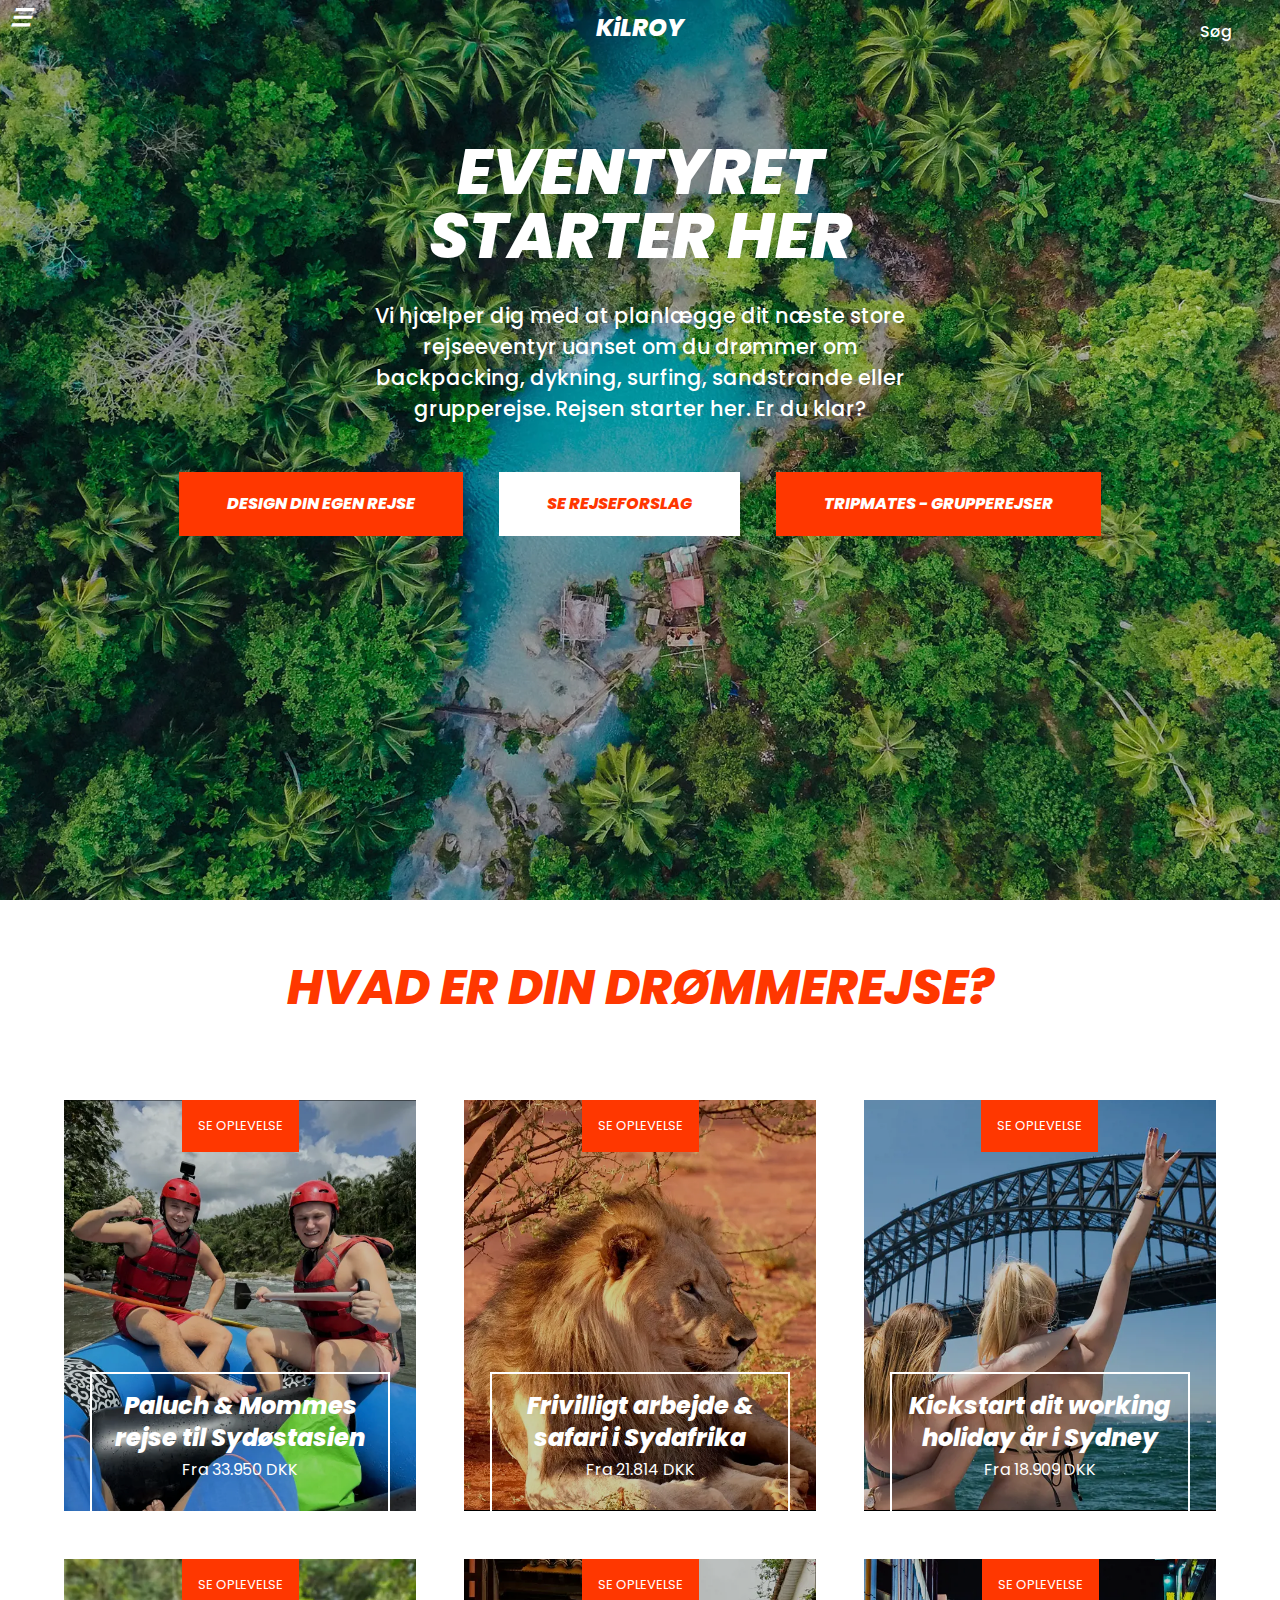
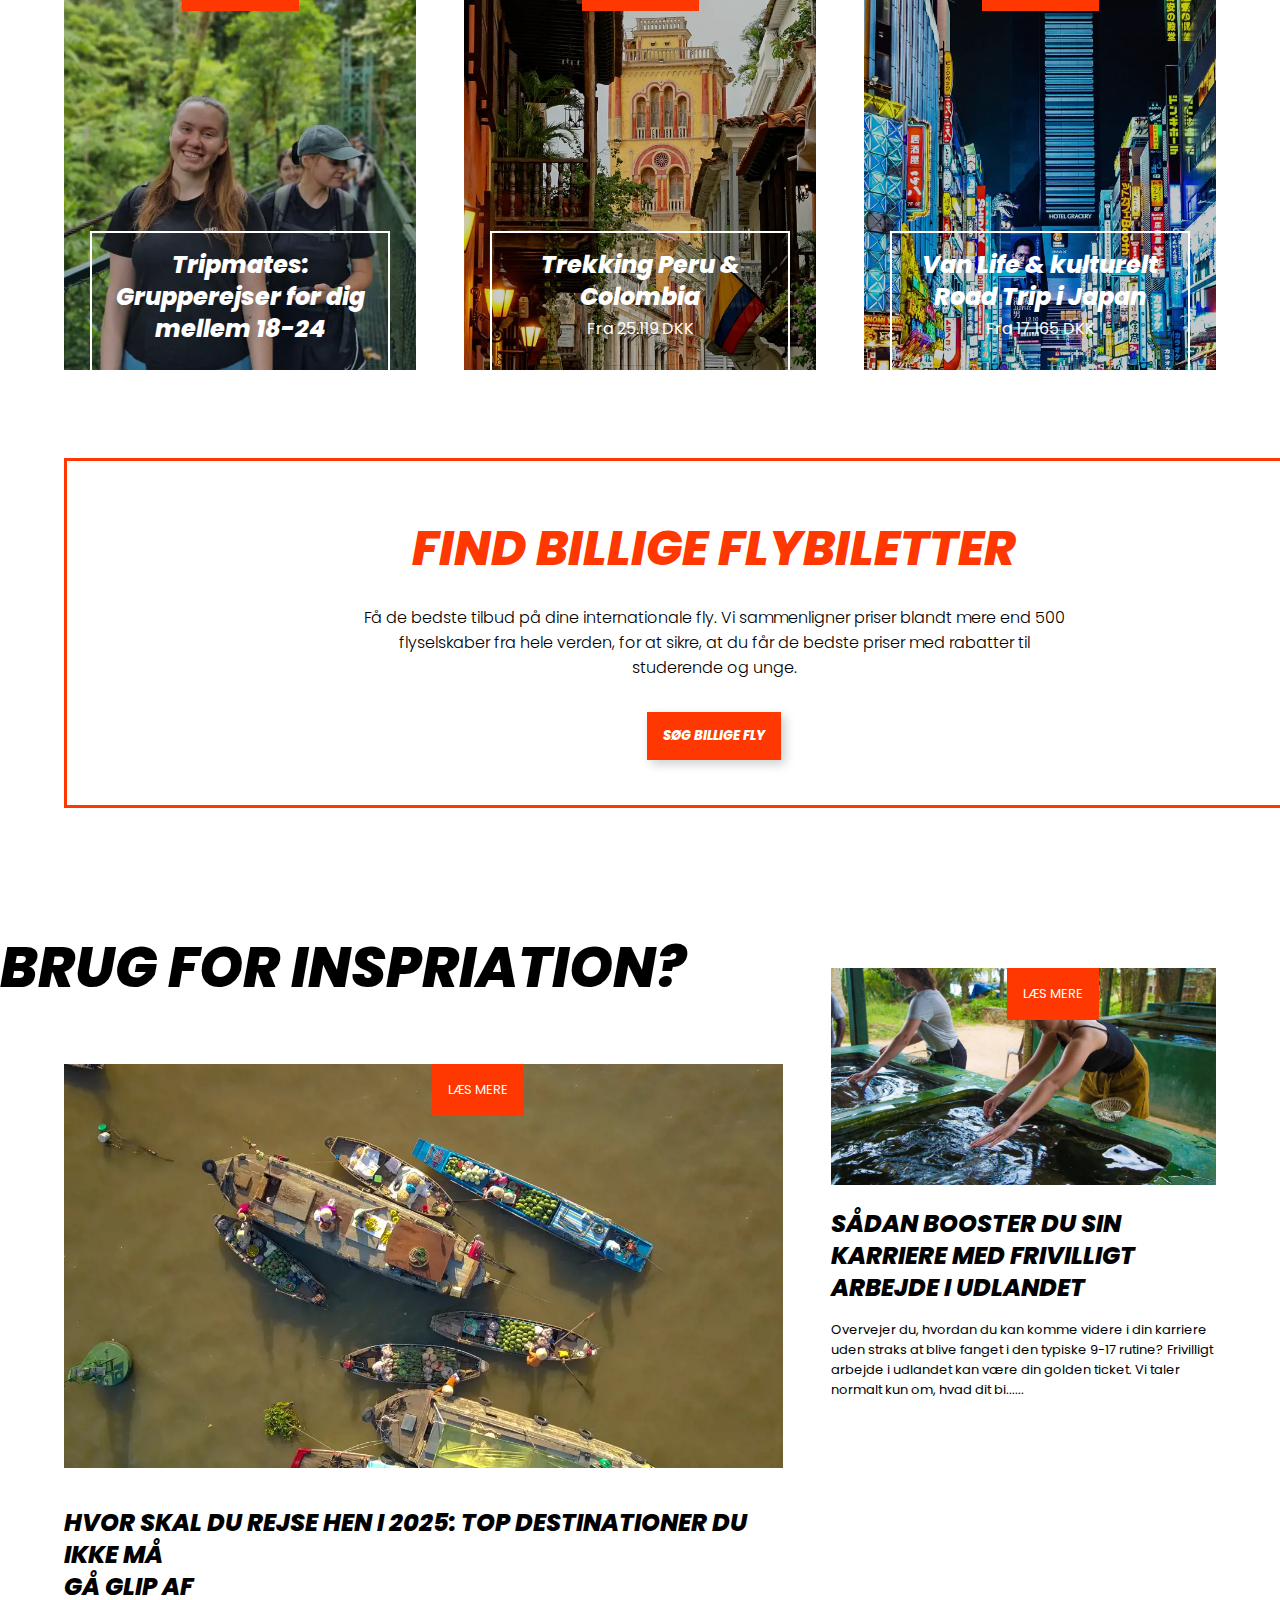
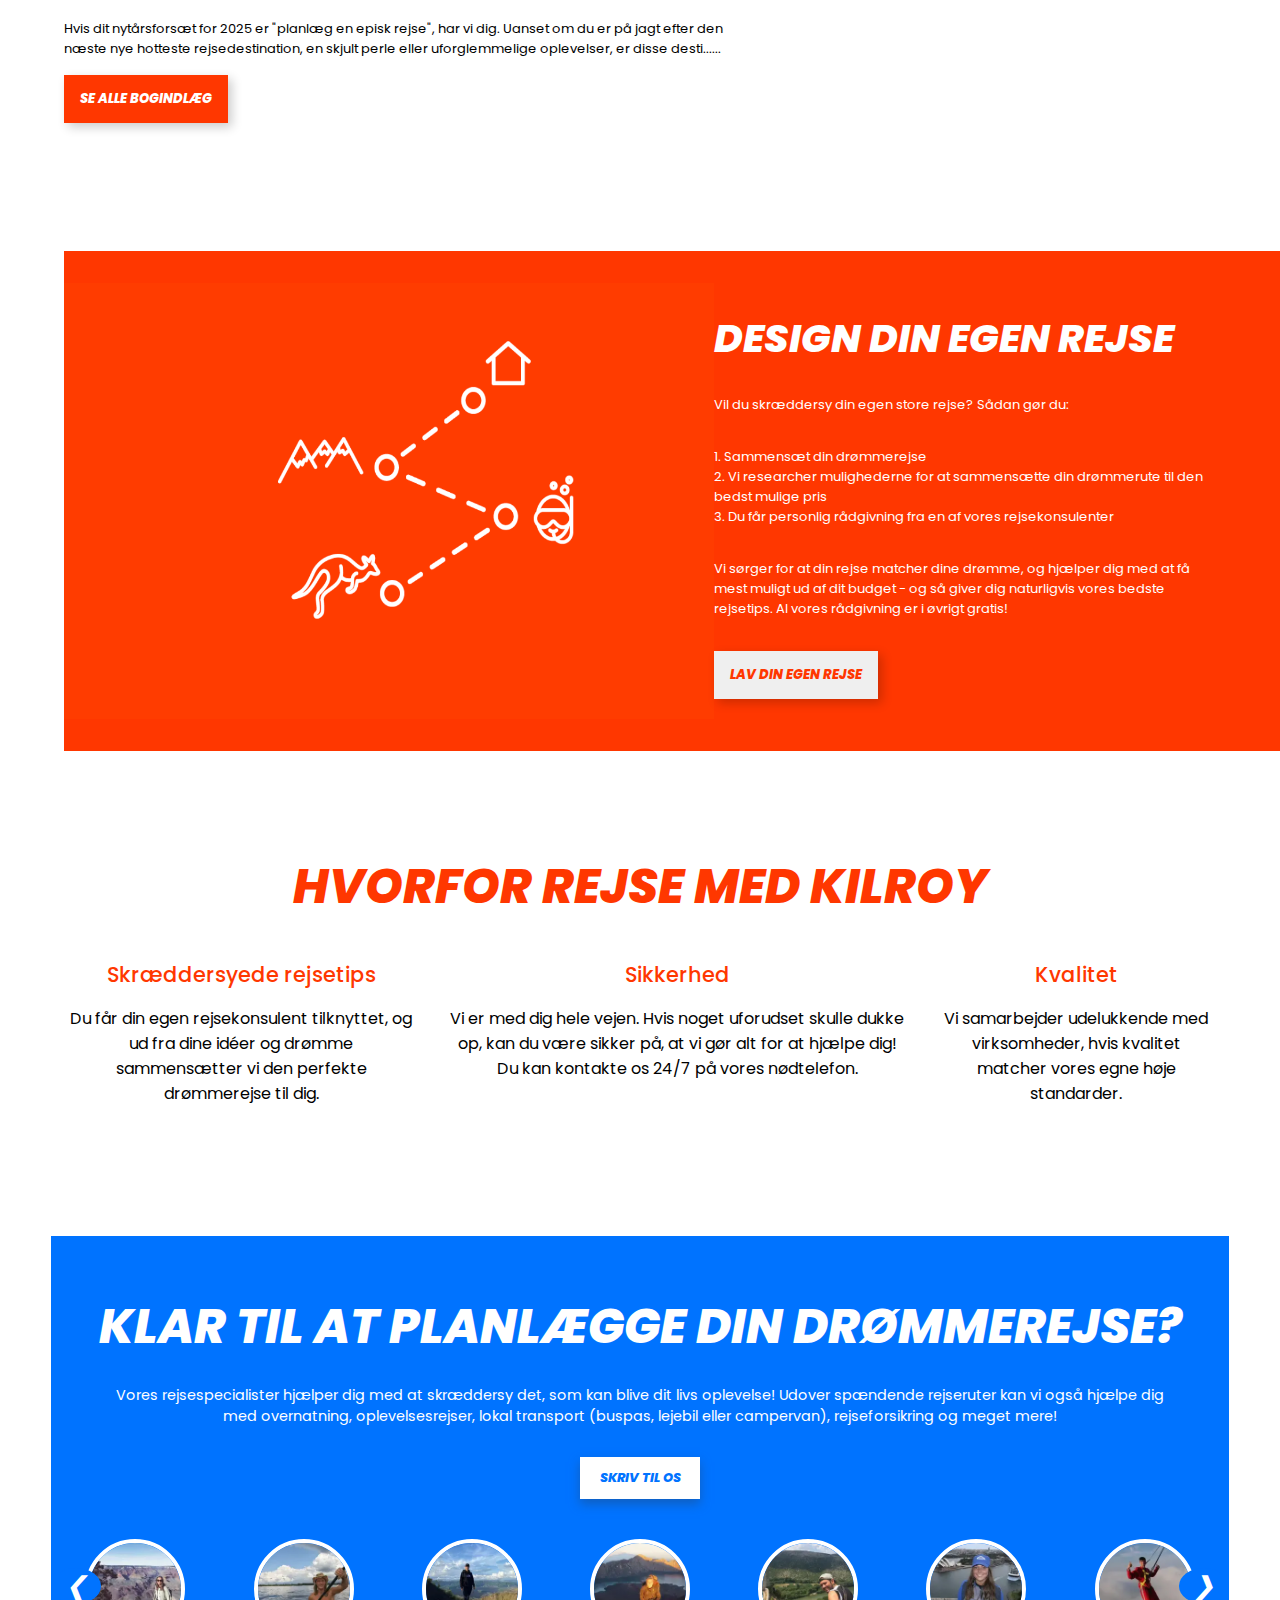
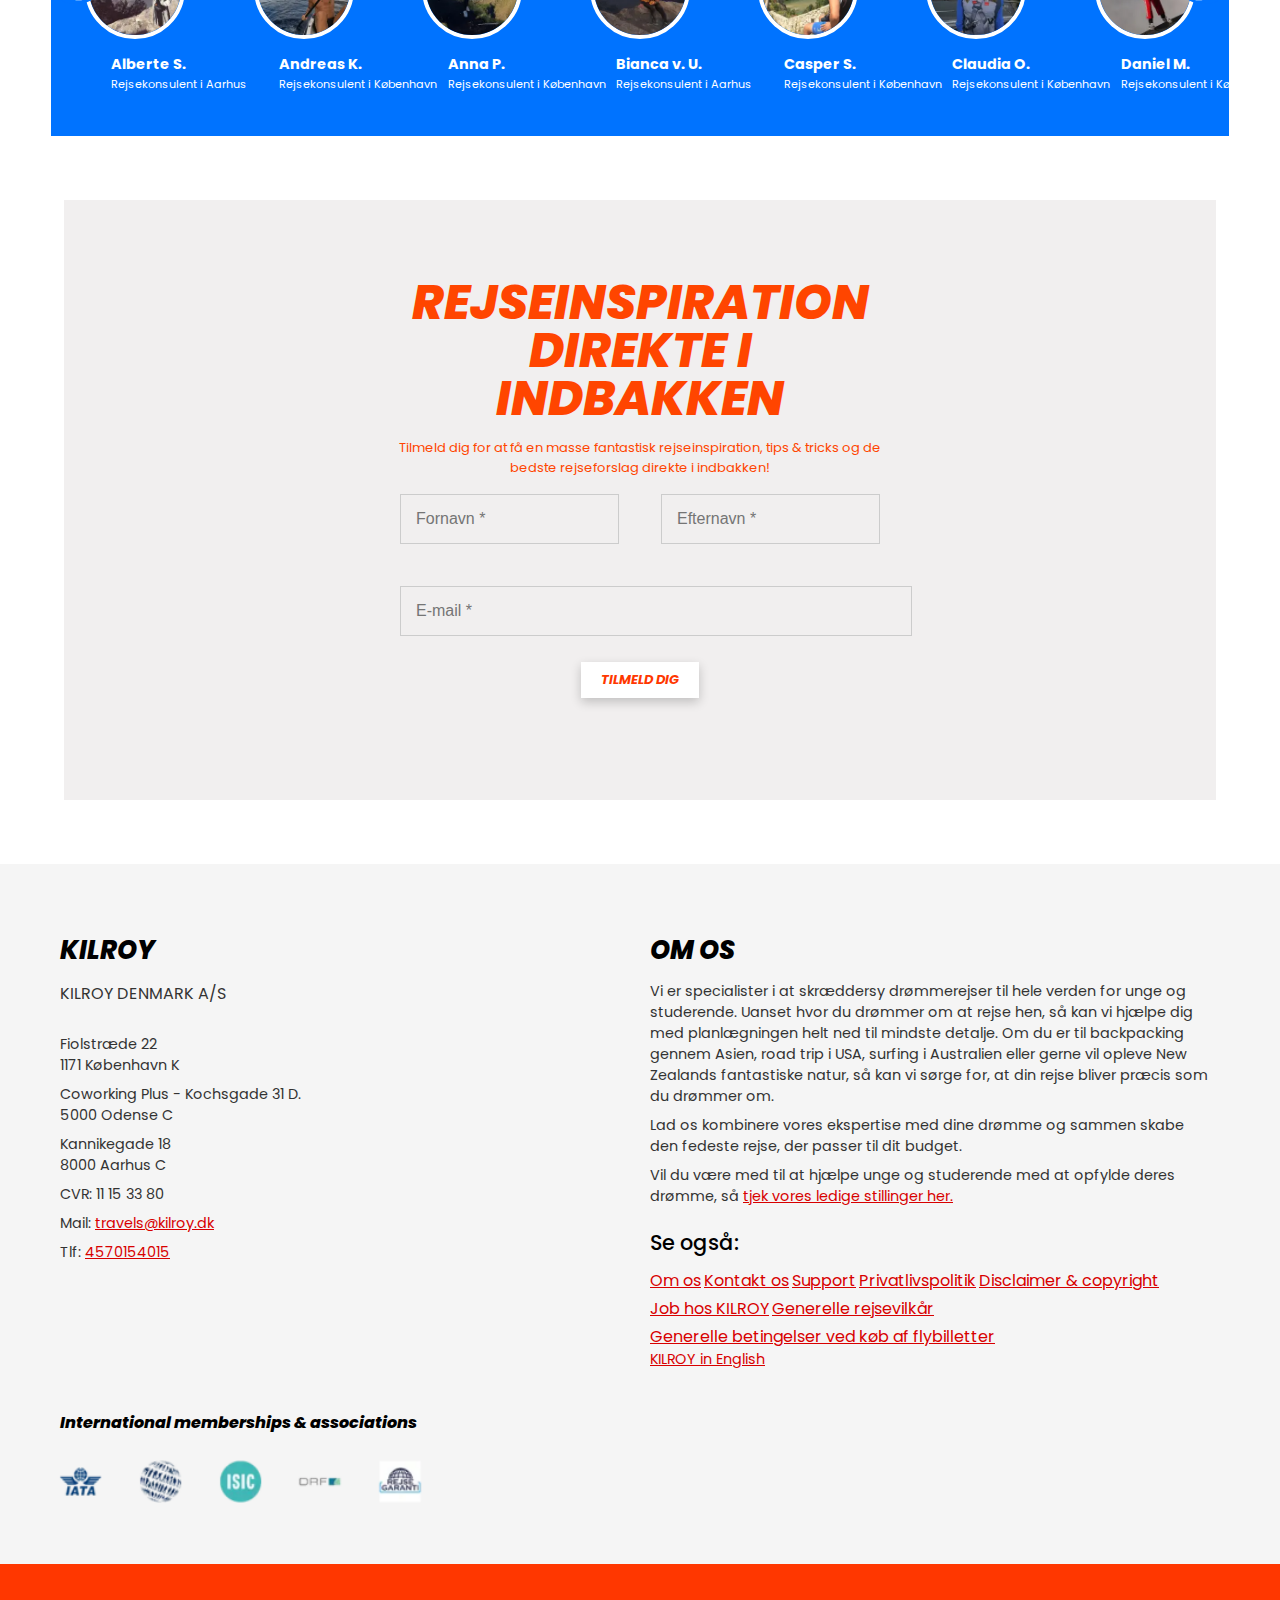
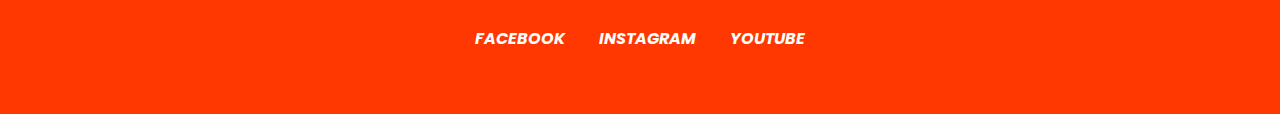
==== commit 5166c9fd: "rettet footer" ====
--- a/index.html
+++ b/index.html
@@ -464,6 +464,11 @@
         <input type="email" class="full-width" placeholder="E-mail *">
         <button class="knappens" onclick="tilmeld()">TILMELD DIG</button>
     </div>
+
+        </div> 
+        </div> 
+        </div>
+        
 
         <script src="casper.js" defer></script>
         
@@ -507,8 +512,9 @@
                 </div>
         
                 <div class="footer-column3">
+                    <h3>International memberships & associations</h3>
                     <div class="footer-logos">
-                        <img src="billeder/logo.webp" alt="logoer">
+                        <img src="billeder/logoer.webp" alt="logoer">
                     </div>
                 </div>
         
--- a/main.css
+++ b/main.css
@@ -1087,6 +1087,12 @@
     padding-right: 70px;
 }
 
+.footer-column2 h4{
+    padding:0;
+    margin-top: 20px;
+    margin-bottom: 10px;
+}
+
 .footer-column3 {
     position: absolute;
     bottom: 0;
@@ -1130,16 +1136,21 @@
 
 .footer-column2 ul {
     display: flex;
-    flex-wrap: wrap; /* Tillader linjeskift hvis nødvendigt */
-    gap: 1px; /* Afstand mellem links */
+    flex-wrap: wrap;
+    gap: 3px; 
     padding: 0;
+
+}
+
+.footer-column3 h3{
+    margin-left:40px;
 }
 
 .footer-logos img {
-    width: 120px; /* Juster størrelsen på logoerne */
+    width: 420px;
     height: auto;
     display: block;
-    margin: auto;
+    margin-left:20px;
 }
 
 .footeroverskrift,.footeroverskrift2{
@@ -1189,11 +1200,11 @@
     font-family: "Poppins", sans-serif;
     color: #ff4500;
     font-size: 13px;
-    padding: 2rem 0rem;
 
 }
 
 .input-tekstboks {
+    font-family: "Poppins", sans-serif;
     display: flex;
     gap: 10px;
     justify-content: center;
@@ -1208,7 +1219,7 @@
     font-size: 16px;
     padding: 15px;
     background-color: #f1efef;
-    margin: 0.0rem;
+    margin: 1rem;
 }
 
 .knappens {
@@ -1219,13 +1230,13 @@
     padding: 10px 20px;
     cursor: pointer;
     font-weight: bold;
-    margin-top: 30px;
+    margin-top: 10px;
     margin-bottom: 1cm;
     box-shadow: 0 4px 10px rgba(0, 0, 0, 0.2);
 }
 
 .knappens:hover {
-    background-color: #f6e9e4;
+    background-color: #f9e5de;
 }
 
 
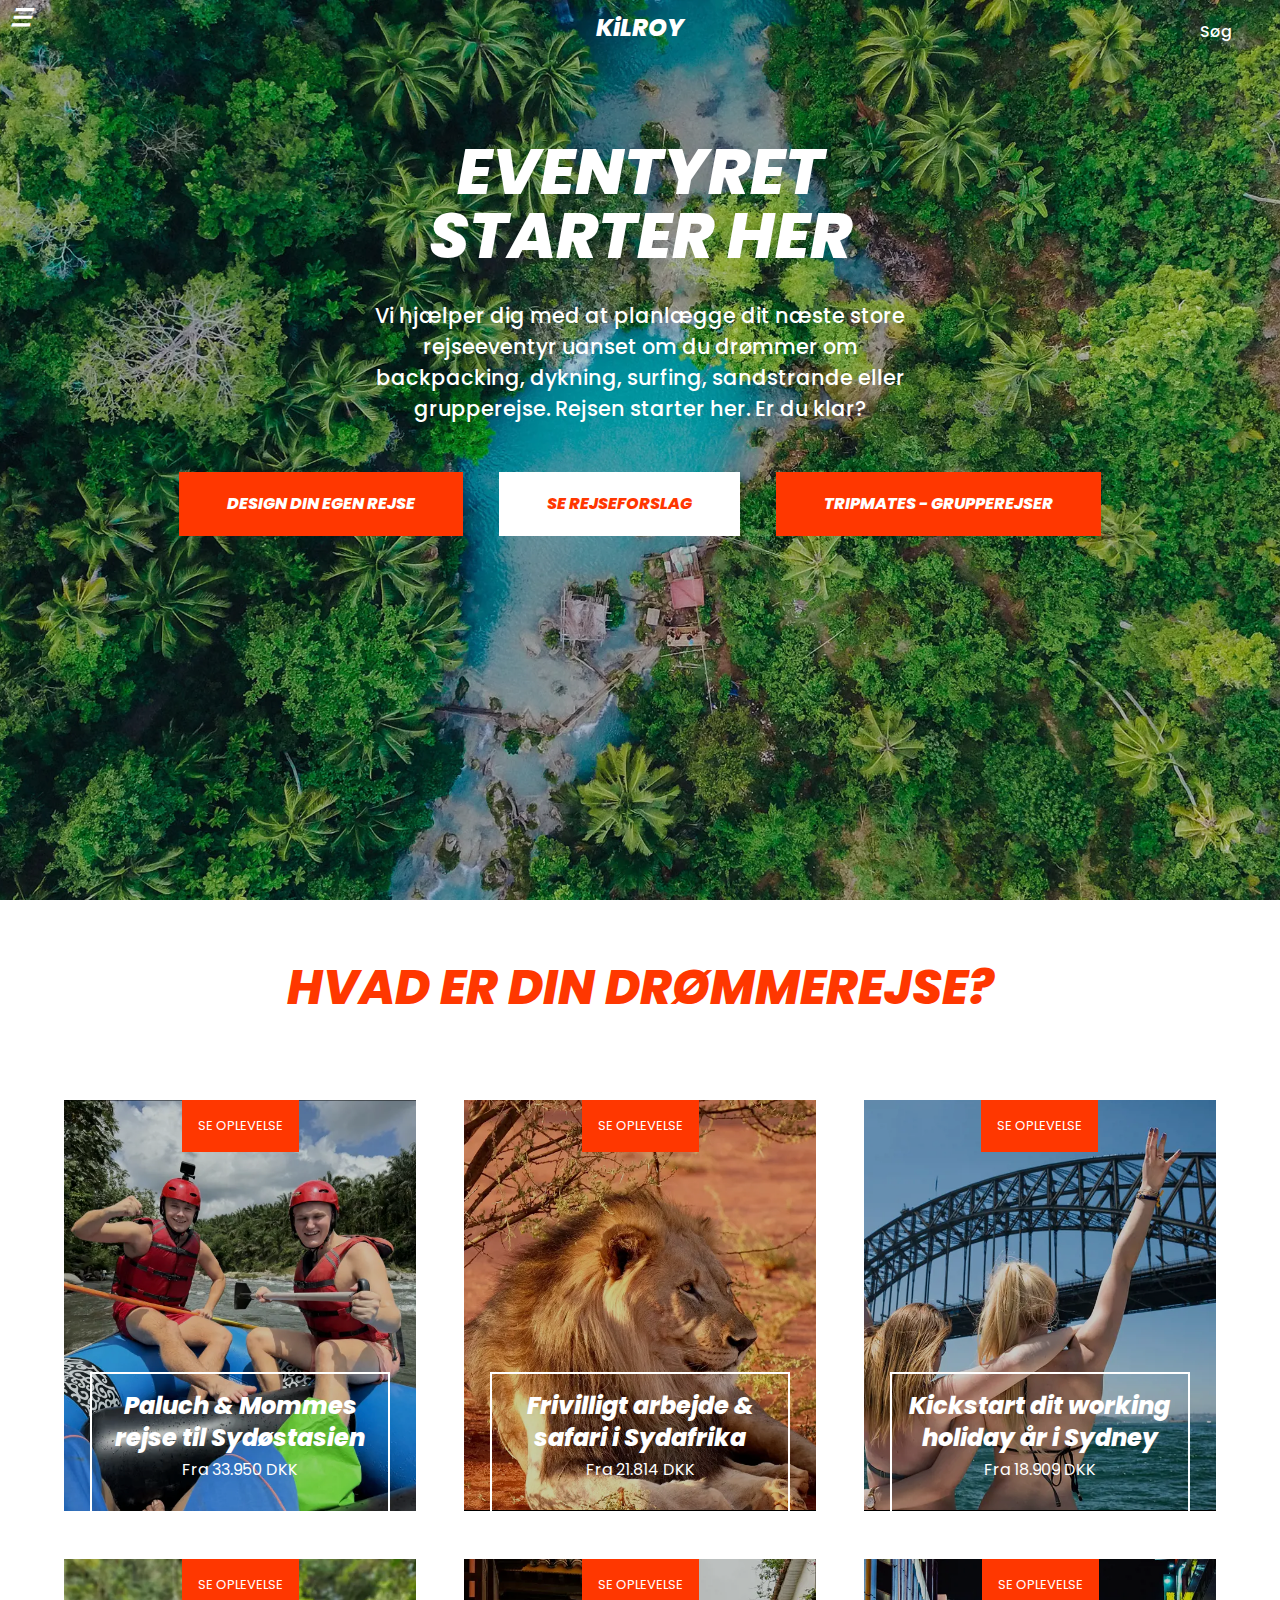
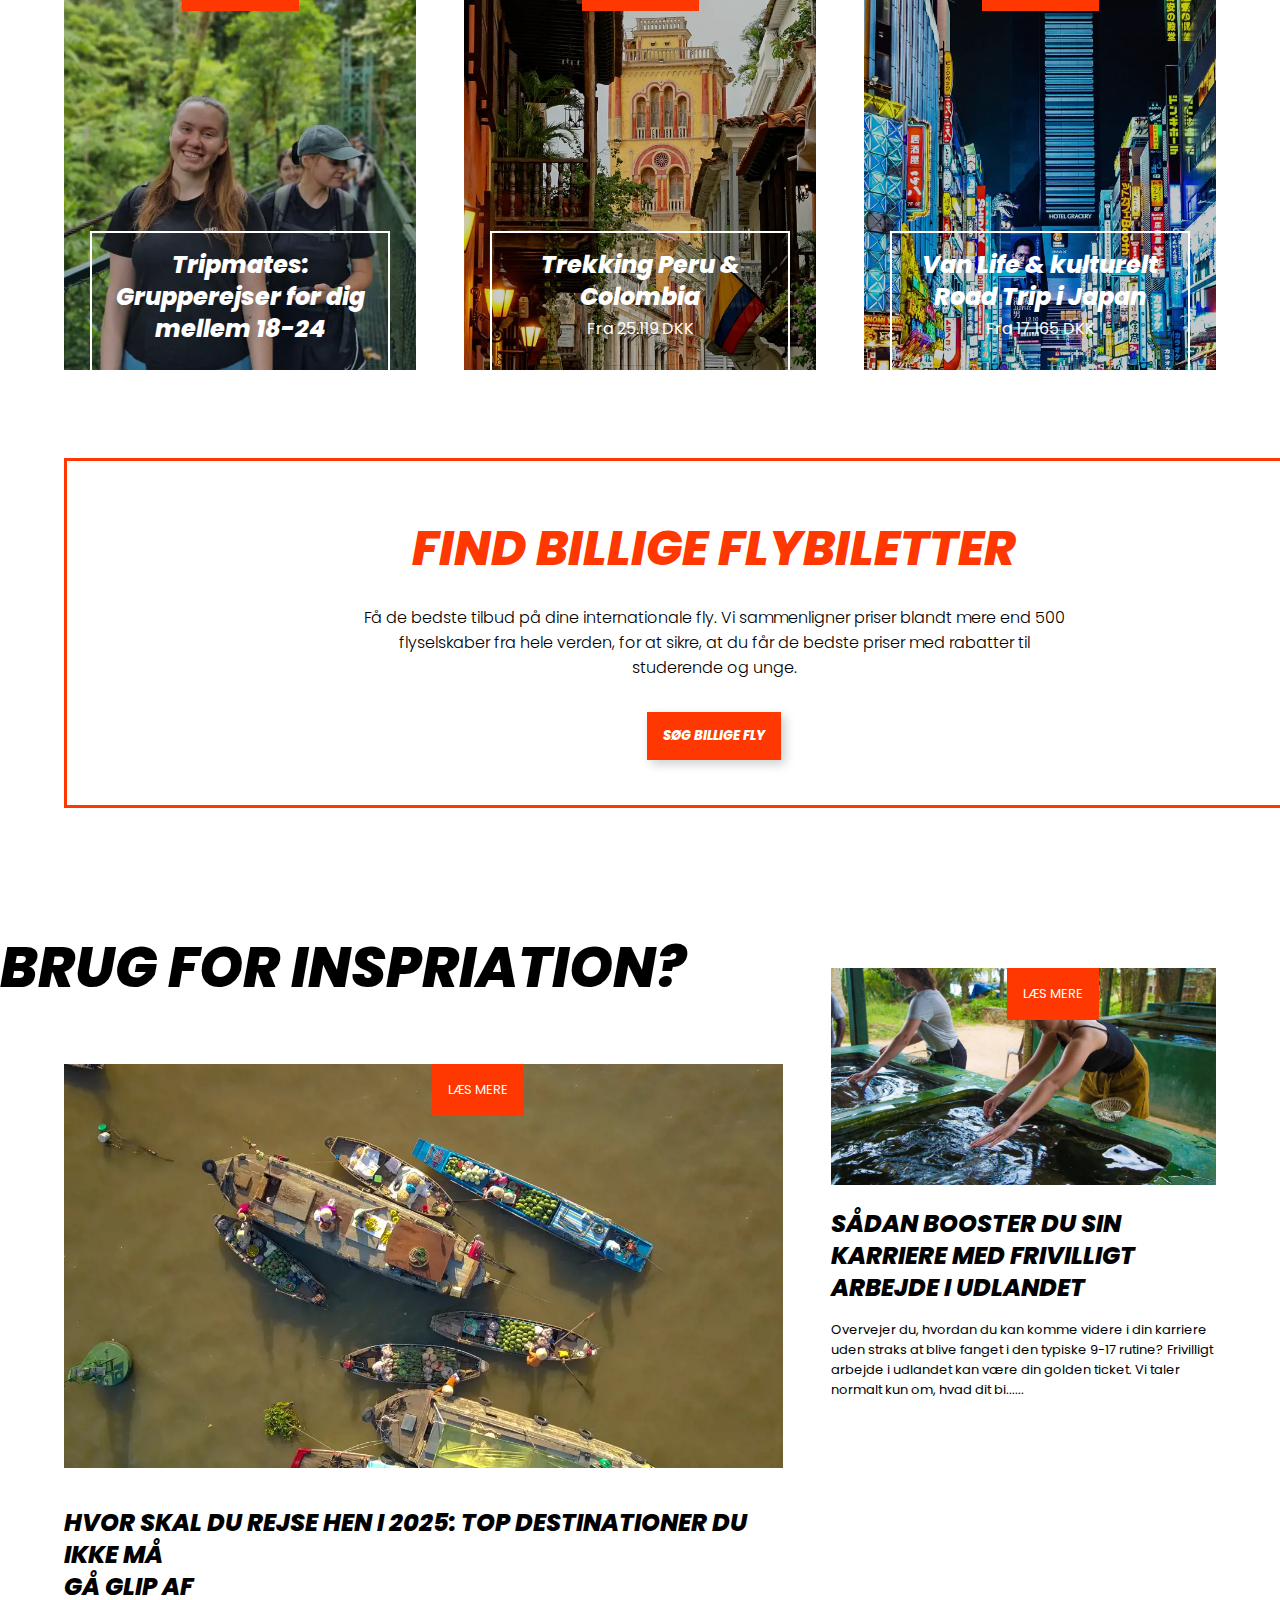
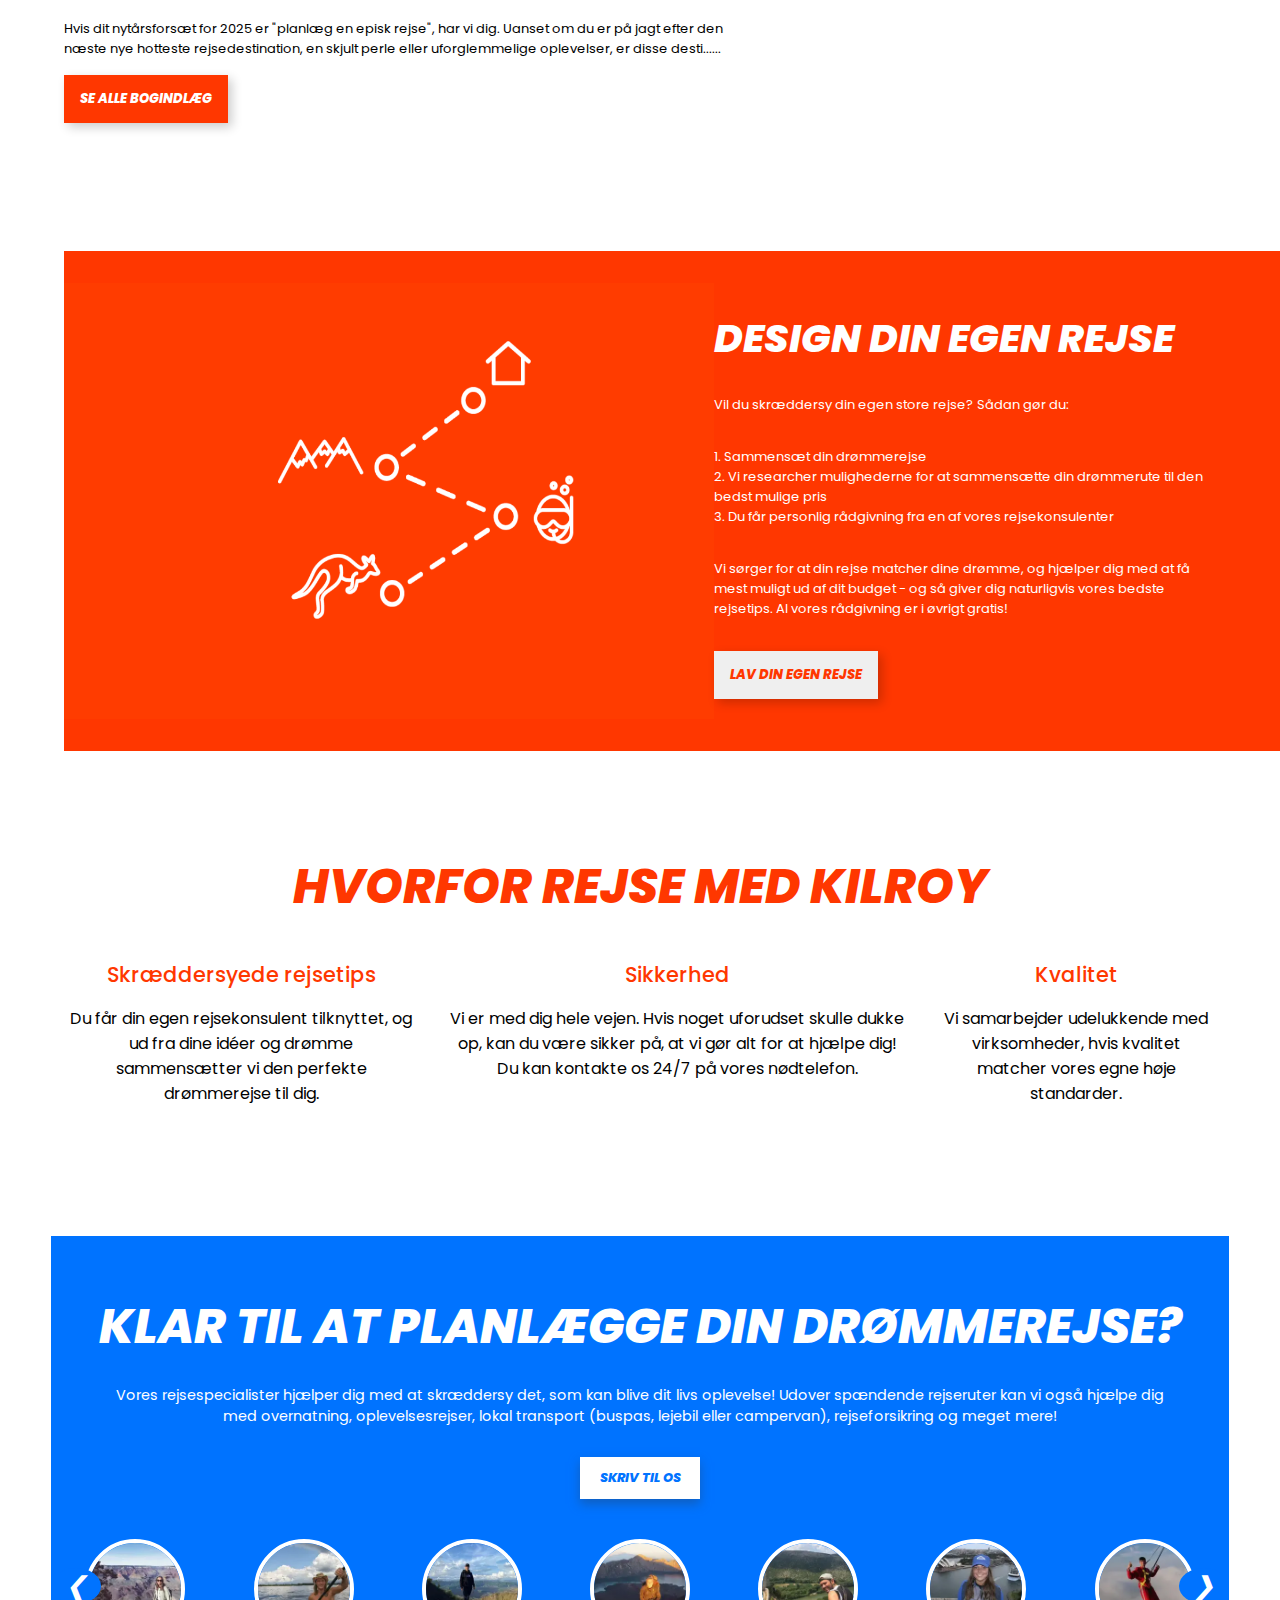
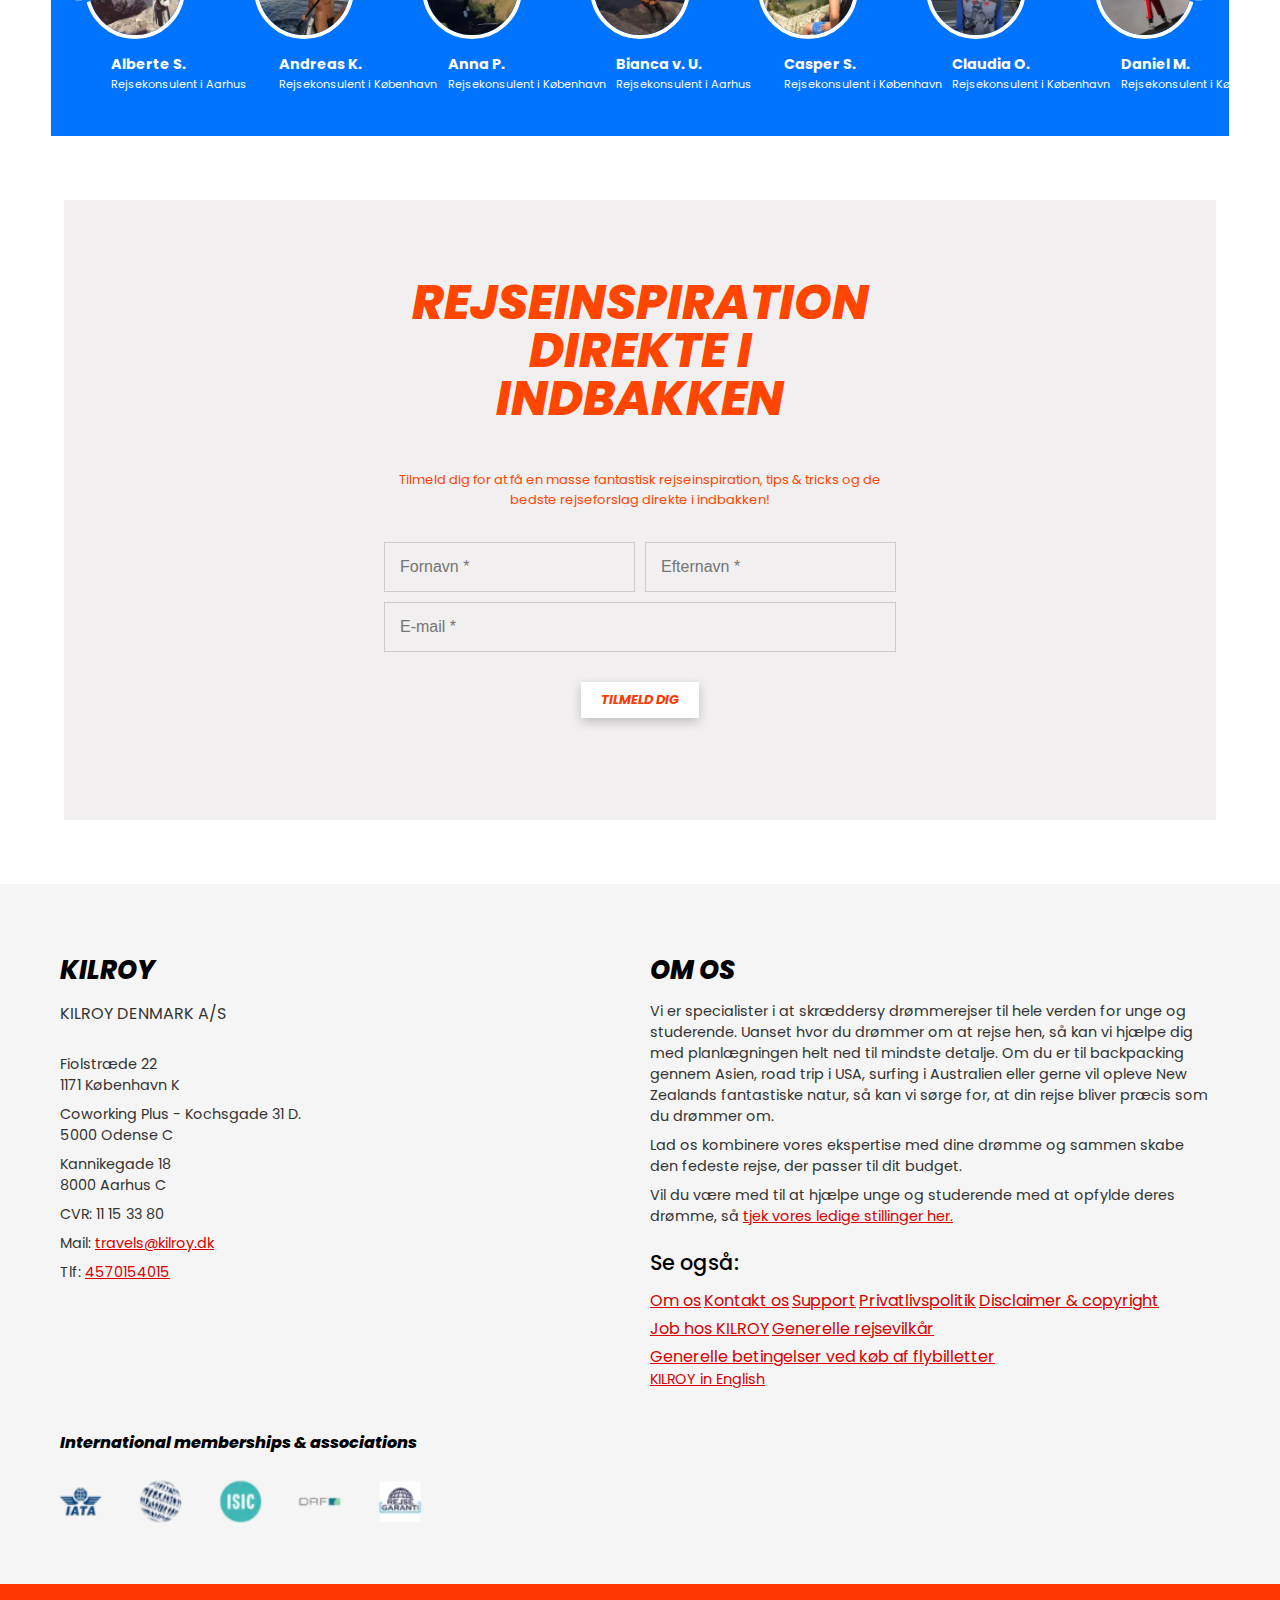
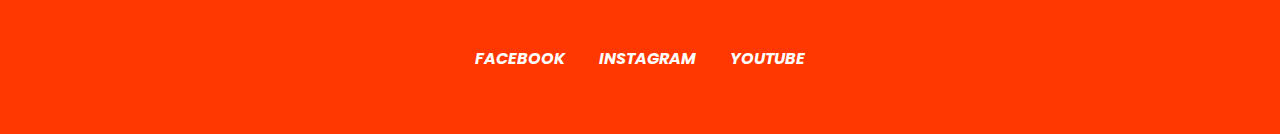
==== commit 4fa8dda8: "Merge branch 'main' of https://github.com/Mathilde-Christensen/Gruppe-25" ====
--- a/index.html
+++ b/index.html
@@ -464,11 +464,6 @@
         <input type="email" class="full-width" placeholder="E-mail *">
         <button class="knappens" onclick="tilmeld()">TILMELD DIG</button>
     </div>
-
-        </div> 
-        </div> 
-        </div>
-        
 
         <script src="casper.js" defer></script>
         
--- a/main.css
+++ b/main.css
@@ -1176,7 +1176,7 @@
 
 
 
-/*alice*/
+/*alice's boks*/
 
 .container {
     margin: 4rem;
@@ -1200,11 +1200,11 @@
     font-family: "Poppins", sans-serif;
     color: #ff4500;
     font-size: 13px;
+    padding: 2rem 0rem;
 
 }
 
 .input-tekstboks {
-    font-family: "Poppins", sans-serif;
     display: flex;
     gap: 10px;
     justify-content: center;
@@ -1219,7 +1219,7 @@
     font-size: 16px;
     padding: 15px;
     background-color: #f1efef;
-    margin: 1rem;
+    margin: 0.0rem;
 }
 
 .knappens {
@@ -1230,13 +1230,13 @@
     padding: 10px 20px;
     cursor: pointer;
     font-weight: bold;
-    margin-top: 10px;
+    margin-top: 30px;
     margin-bottom: 1cm;
     box-shadow: 0 4px 10px rgba(0, 0, 0, 0.2);
 }
 
 .knappens:hover {
-    background-color: #f9e5de;
+    background-color: #f6e9e4;
 }
 
 
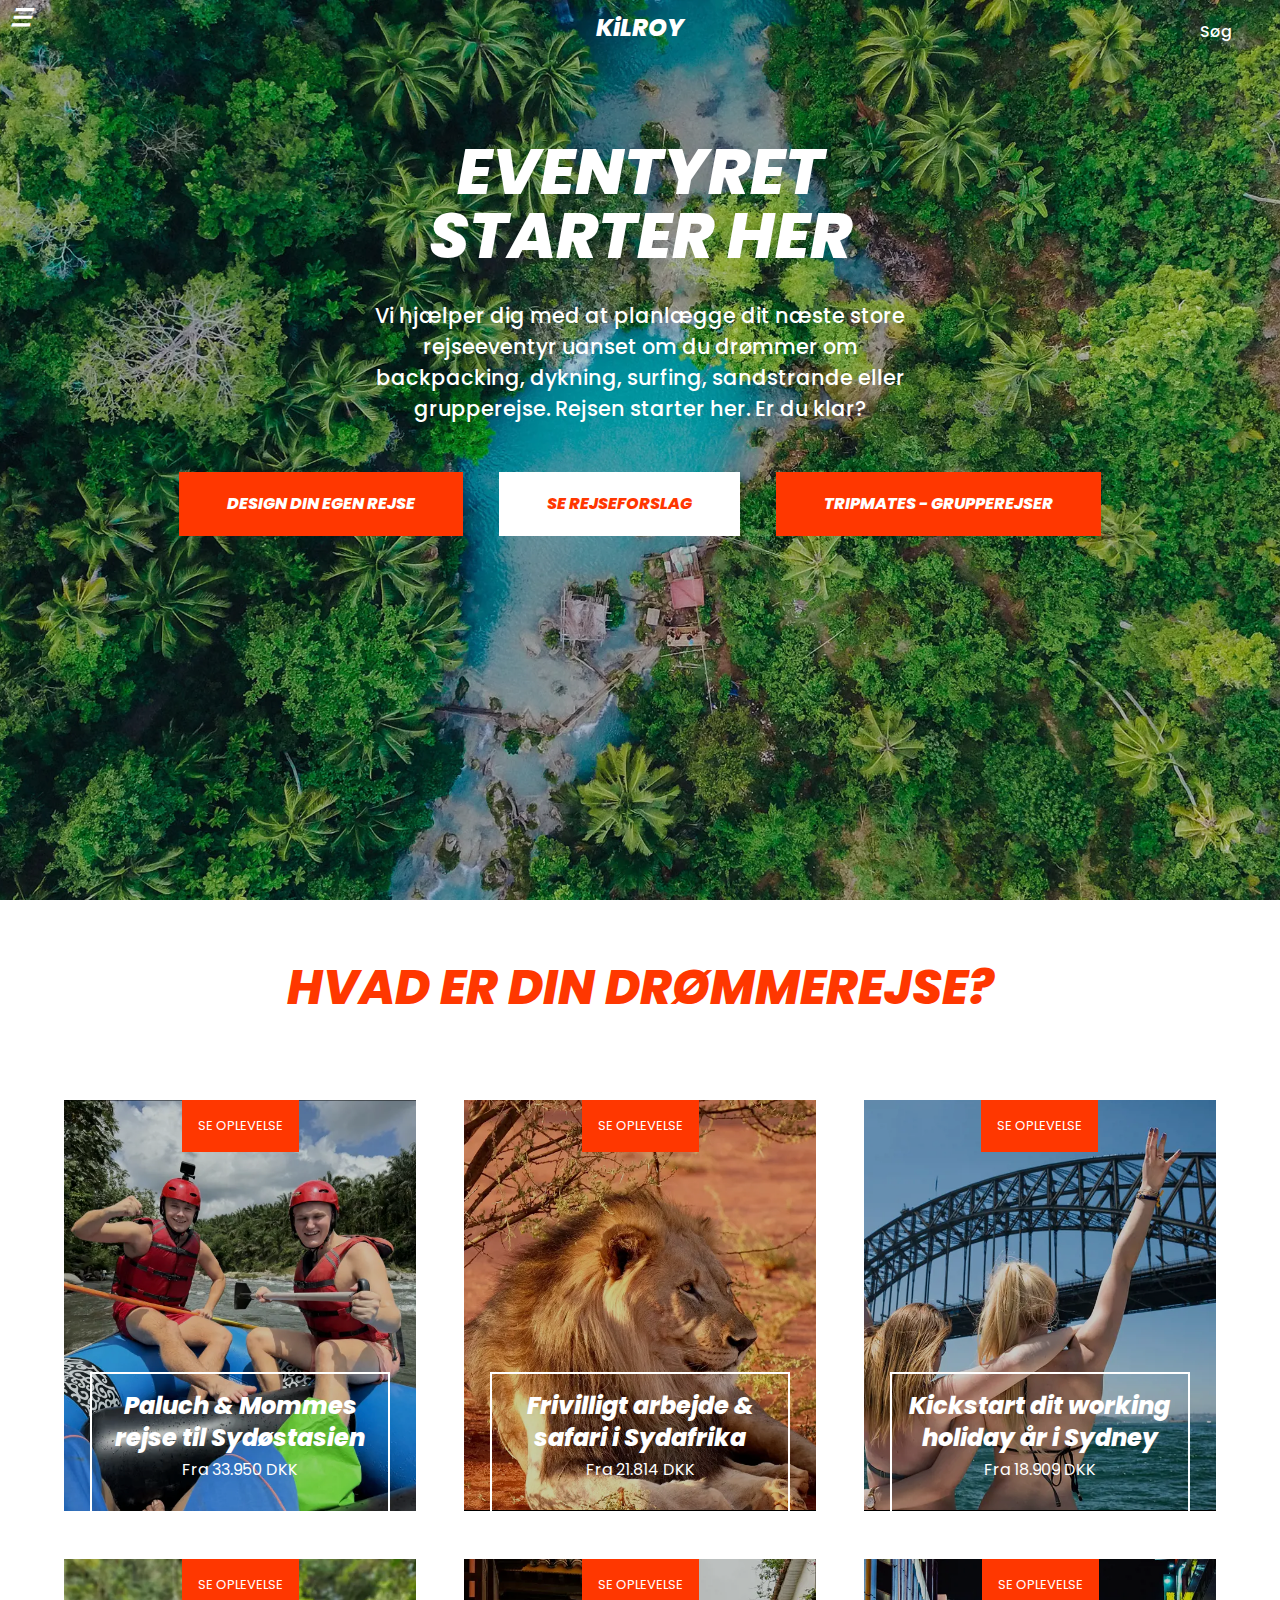
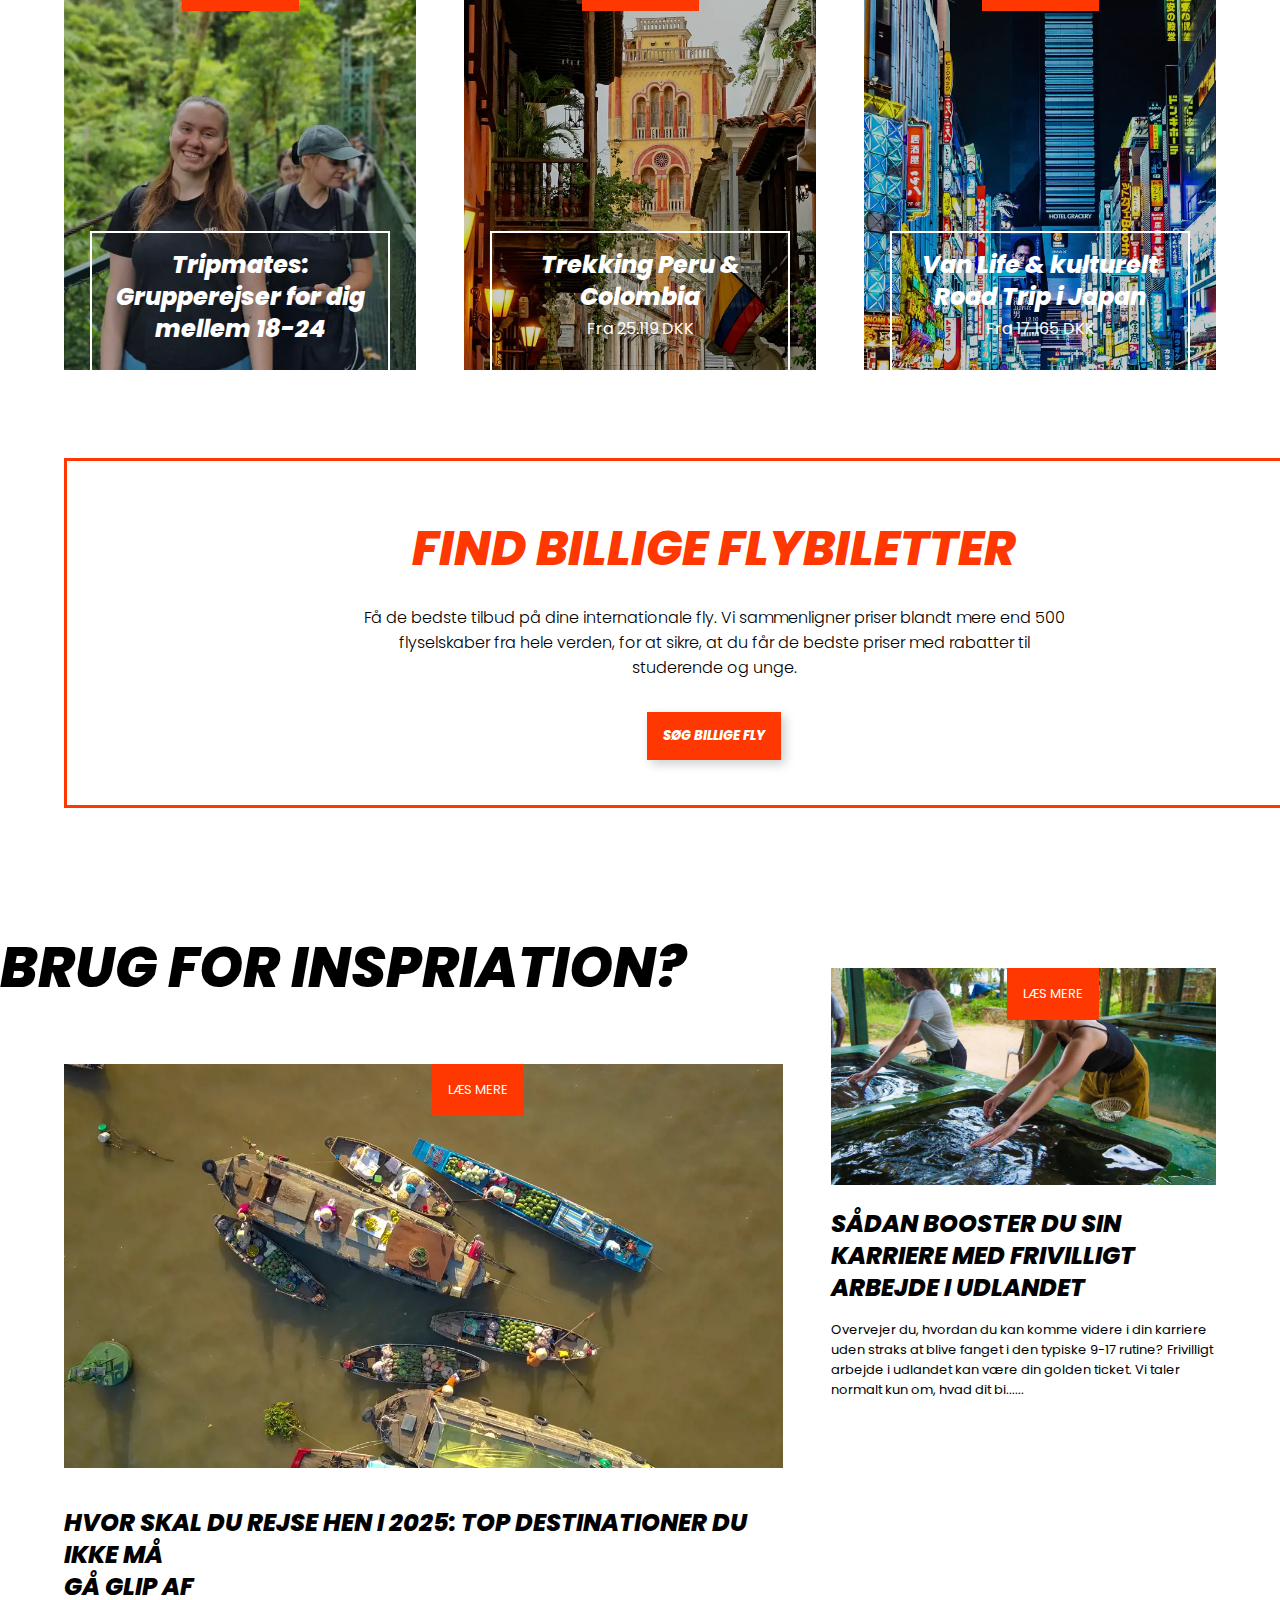
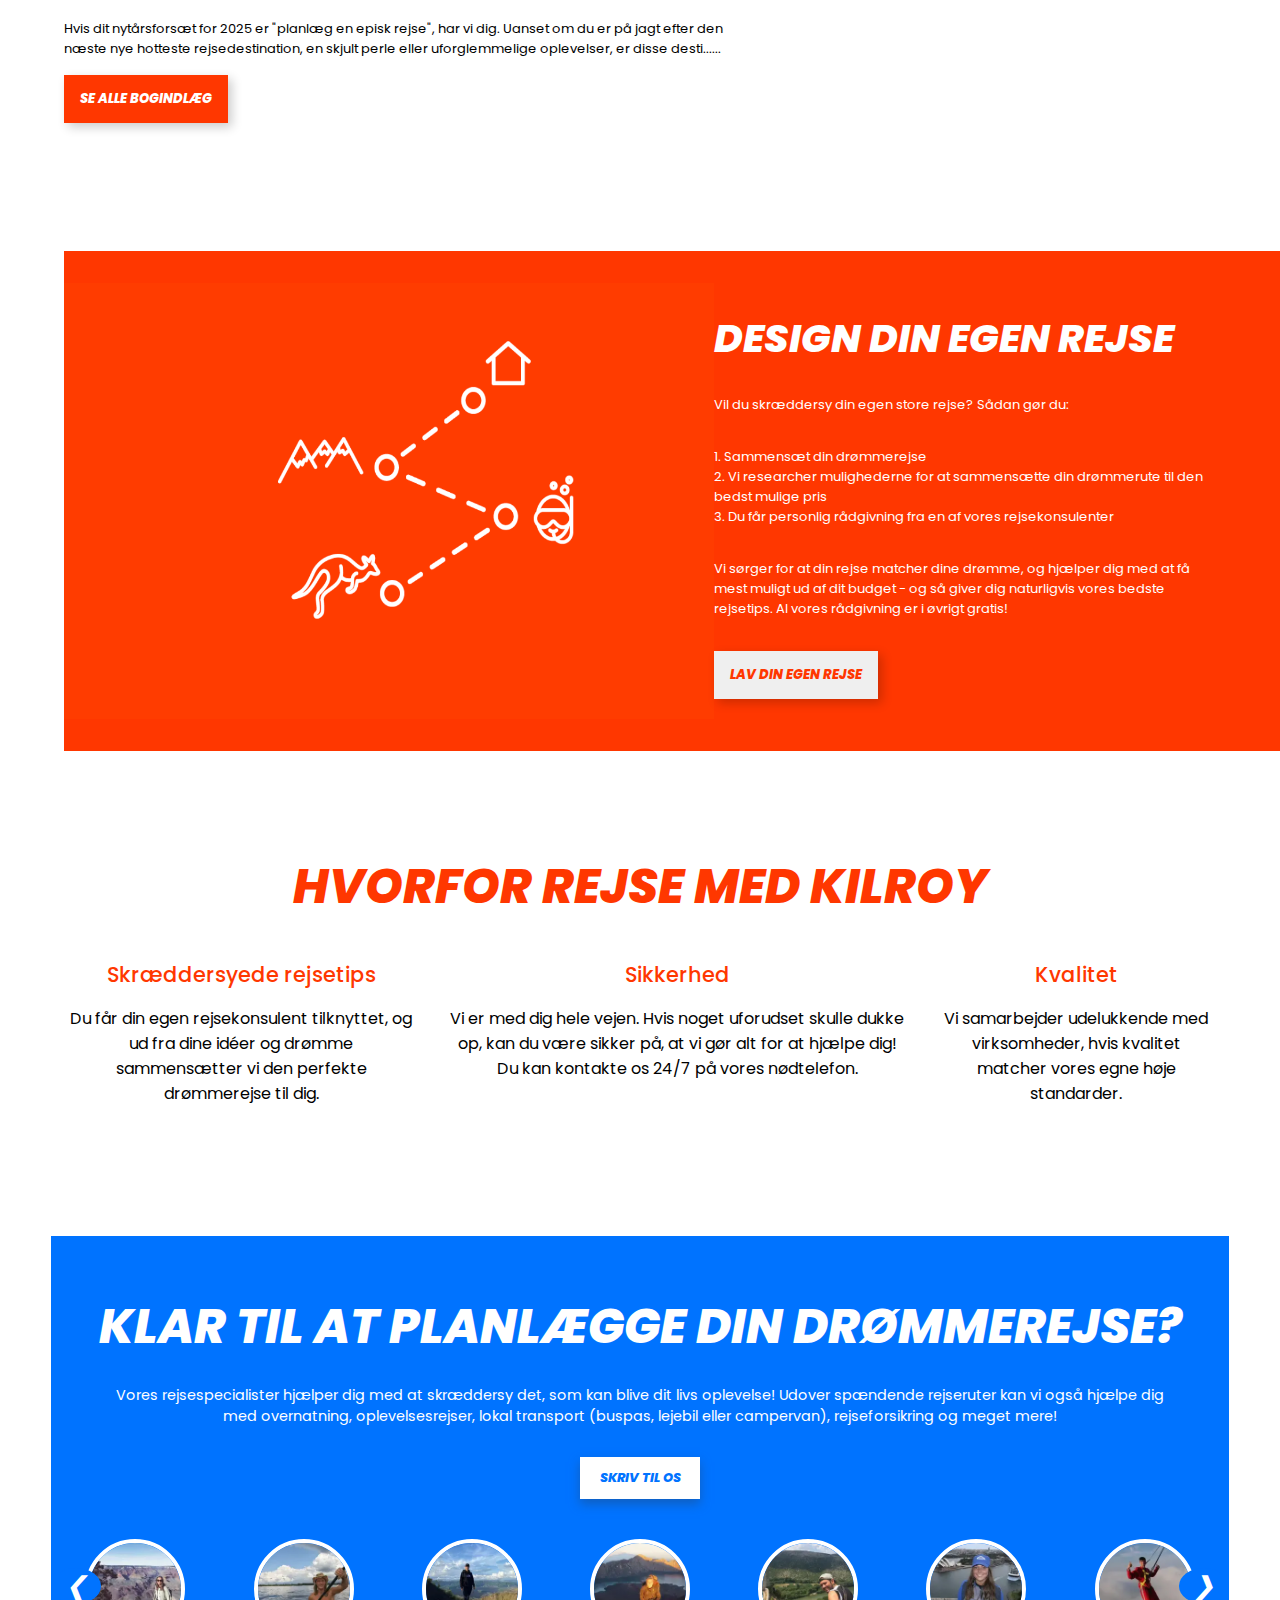
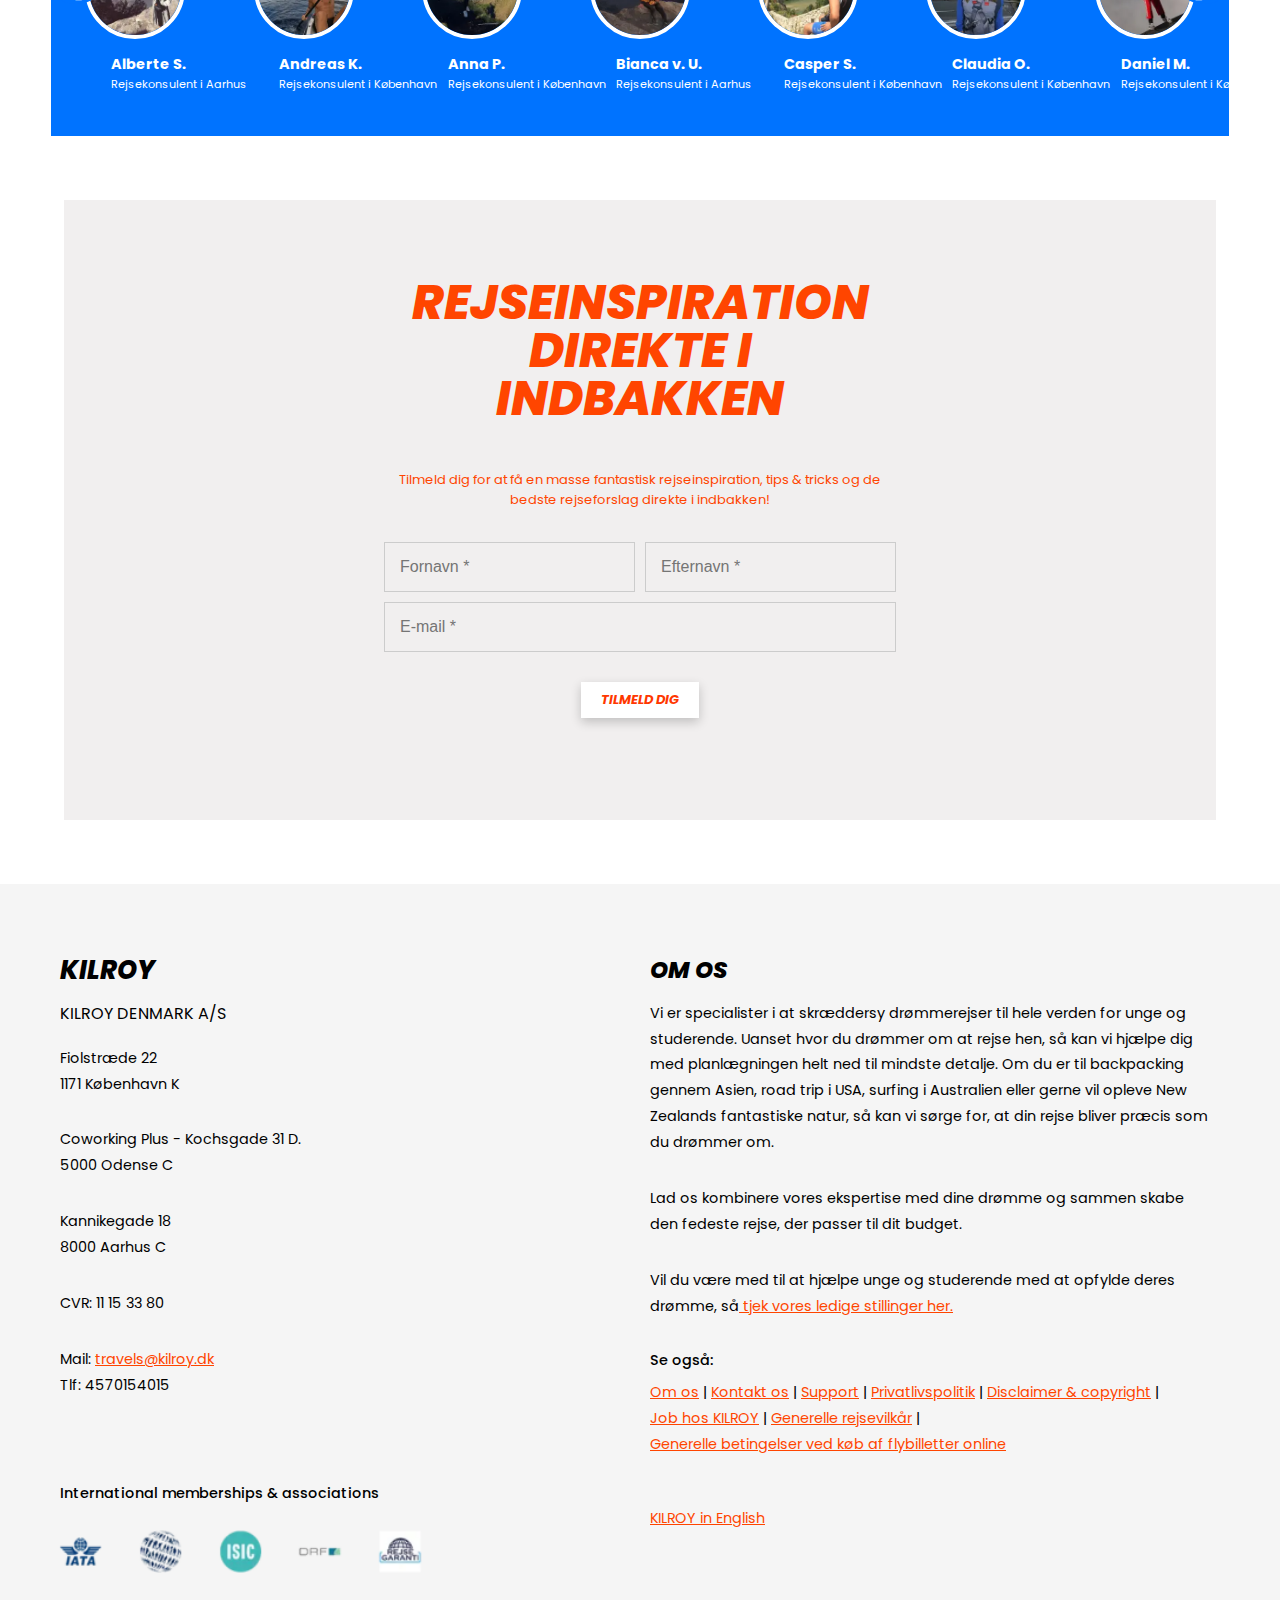
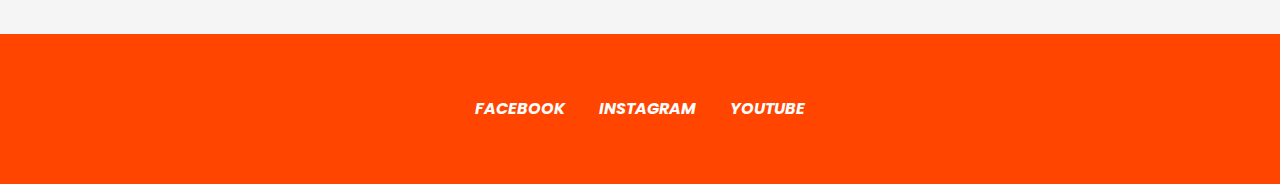
==== commit bf8297ea: "footer færdig" ====
--- a/index.html
+++ b/index.html
@@ -473,37 +473,36 @@
         <footer>
             <div class="footer-top">
                 <div class="footer-column1">
-                    <h3 class="footeroverskrift"><i>KILROY</i></h3>
+                    <h3><i>KILROY</i></h3>
                     <p class="lilleoverskrift">KILROY DENMARK A/S</p>
                     <div class="adresser">   
                         <p>Fiolstræde 22<br>1171 København K</p>
                         <p>Coworking Plus - Kochsgade 31 D.<br>5000 Odense C</p>
                         <p>Kannikegade 18<br>8000 Aarhus C</p>
                         <p>CVR: 11 15 33 80</p>
-                        <p>Mail: <a href="mailto:travels@kilroy.dk">travels@kilroy.dk</a></p>
-                        <p>Tlf: <a href="tel:4570154015">4570154015</a></p>
+                        <p>Mail: <a href="mailto:travels@kilroy.dk">travels@kilroy.dk</a> <br>Tlf: <a href="tel:4570154015"></a>4570154015</p>
                     </div>
                 </div>
         
                 <div class="footer-column2">
-                    <h3 class="footeroverskrift2"><i>OM OS</i></h3>
+                    <h3><i>OM OS</i></h3>
                     <p>Vi er specialister i at skræddersy drømmerejser til hele verden for unge og studerende.
                         Uanset hvor du drømmer om at rejse hen, så kan vi hjælpe dig med planlægningen helt ned til mindste detalje. 
                         Om du er til backpacking gennem Asien, road trip i USA, surfing i Australien eller gerne vil opleve New Zealands fantastiske natur, så kan vi sørge for, at din rejse bliver præcis som du drømmer om. </p>
                         <p>Lad os kombinere vores ekspertise med dine drømme og sammen skabe den fedeste rejse, der passer til dit budget.</p>
-                        <p>Vil du være med til at hjælpe unge og studerende med at opfylde deres drømme, så <a <strong class="hightlight">tjek vores ledige stillinger her.</a></p>
+                        <p>Vil du være med til at hjælpe unge og studerende med at opfylde deres drømme, så<a href="#"> tjek vores ledige stillinger her.</a></p>
                     <h4>Se også:</h4>
                     <ul>
-                        <li><a href="#">Om os</a></li>
-                        <li><a href="#">Kontakt os</a></li>
-                        <li><a href="#">Support</a></li>
-                        <li><a href="#">Privatlivspolitik</a></li>
-                        <li><a href="#">Disclaimer & copyright</a></li>
-                        <li><a href="#">Job hos KILROY</a></li>
-                        <li><a href="#">Generelle rejsevilkår</a></li>
-                        <li><a href="#">Generelle betingelser ved køb af flybilletter</a></li>
+                        <li><a href="#">Om os</a> | </li>
+                        <li><a href="#">Kontakt os</a> | </li>
+                        <li><a href="#">Support</a> | </li>
+                        <li><a href="#">Privatlivspolitik</a> | </li>
+                        <li><a href="#">Disclaimer & copyright</a> | </li>
+                        <li><a href="#">Job hos KILROY</a> | </li>
+                        <li><a href="#">Generelle rejsevilkår</a> | </li>
+                        <li><a href="#">Generelle betingelser ved køb af flybilletter online</a></li>
                     </ul>
-                    <p><a href="#">KILROY in English</a></p>
+                    <p class="english"><a href="#">KILROY in English</a></p>
                 </div>
         
                 <div class="footer-column3">
--- a/main.css
+++ b/main.css
@@ -1068,29 +1068,78 @@
     align-items: flex-start;
     flex-wrap: wrap;
     position: relative;
-    height:700px;
+    height:750px;
     background-color: #f5f5f5;
 }
 
-.footer-column1, .footer-column2 {
-    flex: 1;
-}
-
 .footer-column1{
+    flex:1;
     margin-left:60px;
     padding-top: 70px;
 }
 
 .footer-column2 {
+    flex:1;
     margin-left:30px;
     padding-top:70px;
     padding-right: 70px;
+    font-size: 0.9em !important;
+}
+
+.footer-column2 p{
+    margin-bottom:30px !important;
+    line-height: 1.8em;
 }
 
 .footer-column2 h4{
+    font-size: 1em !important;
     padding:0;
     margin-top: 20px;
     margin-bottom: 10px;
+}
+
+.english{
+    margin-top:50px !important;
+}
+
+.lilleoverskrift{
+    font-size: 1em !important;
+}
+
+.adresser p{
+    margin-bottom: 30px !important;
+    margin-top: 20px;
+    line-height: 1.8em;
+}
+
+.footer-column1 h3, .footer-column2 h3 {
+    font-style: italic;
+    font-size: 1.6em;
+    margin-bottom: 15px;
+}
+
+.footer-column1 p, .footer-column2 p {
+    font-size: 0.9rem;
+    margin-bottom: 8px;
+    color: #000000;
+}
+
+.footer-column1 a, .footer-column2 a {
+    color: #ff4500;
+    text-decoration: underline;
+}
+
+.footer-column1 a:hover, .footer-column2 a:hover  {
+    text-decoration: none;
+}
+
+.footer-column2 ul {
+    display: flex;
+    flex-wrap: wrap;
+    gap: 3px; 
+    padding: 0;
+    line-height: 1.6em;
+
 }
 
 .footer-column3 {
@@ -1101,49 +1150,14 @@
 }
 
 .footer-column3 h3 {
-    font-size: 1rem; /* Gør skriften mindre */
+    font-size: 0.9em; 
     text-align: left;
-}
-
-.lilleoverskrift{
-    font-size: 1em !important;
-}
-
-.adresser{
-    padding-top: 20px;
-}
-
-.footer-column1 h3, .footer-column2 h3 {
-    font-style: italic;
-    font-size: 1.2rem;
-    margin-bottom: 15px;
-}
-
-.footer-column1 p, .footer-column2 p {
-    font-size: 0.9rem;
-    margin-bottom: 8px;
-    color: #333;
-}
-
-.footer-column1 a, .footer-column2 a {
-    color: #d80000; /*Linksfarve*/
-    text-decoration: underline;
-}
-
-.footer-column1 a:hover,.footer-column2 a:hover  {
-    text-decoration: none;
-}
-
-.footer-column2 ul {
-    display: flex;
-    flex-wrap: wrap;
-    gap: 3px; 
-    padding: 0;
-
+    margin-left:40px;
 }
 
 .footer-column3 h3{
-    margin-left:40px;
+    font-weight: 500 !important;
+    font-style: normal !important;
 }
 
 .footer-logos img {
@@ -1153,12 +1167,8 @@
     margin-left:20px;
 }
 
-.footeroverskrift,.footeroverskrift2{
-    font-size:1.6em !important;
-}
-
 .footer-bottom {
-    background-color: #FF3700;
+    background-color: #ff4500;
     height: 150px;
     color: #ffffff;
     text-align: center;
@@ -1168,12 +1178,11 @@
 }
 
 .social-links a {
-    color: white;
+    color: #ffffff;
     margin: 0px 15px;
     text-decoration: none;
     font-style: italic;
 }
-
 
 
 /*alice's boks*/
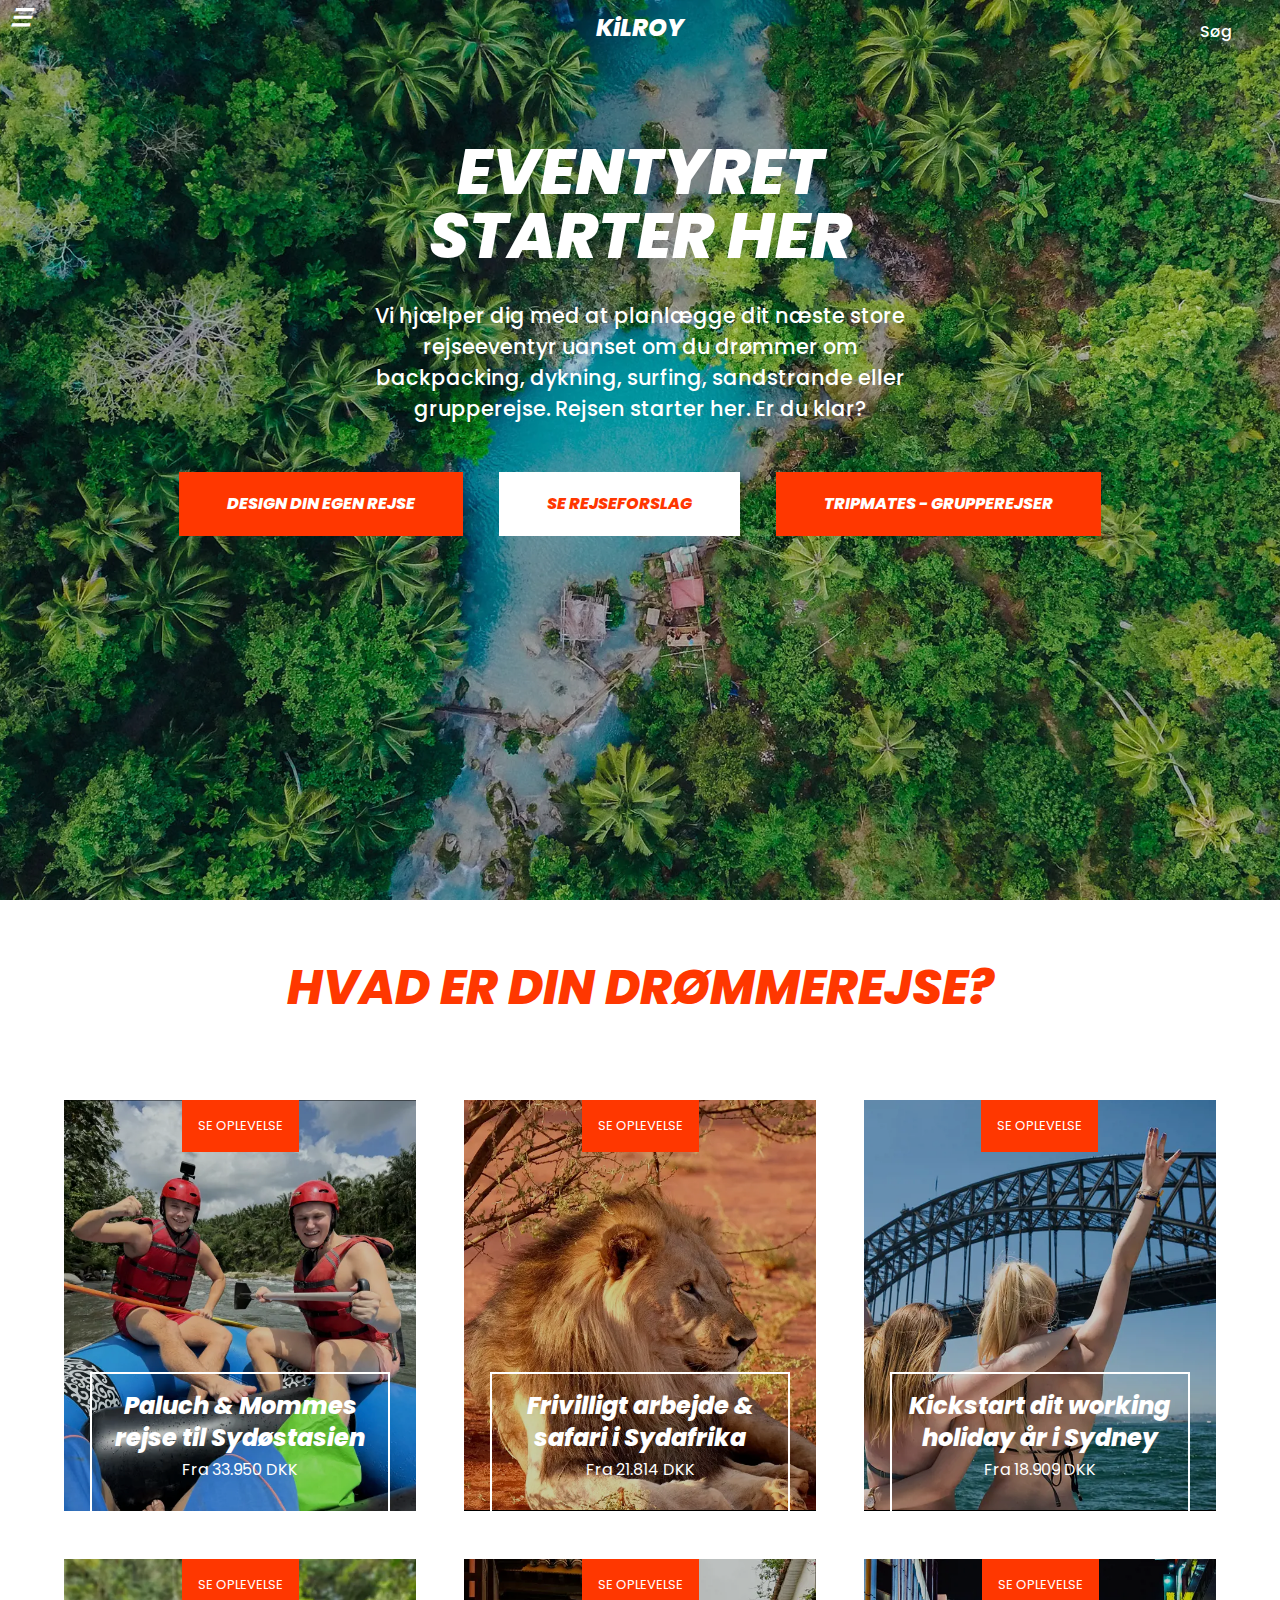
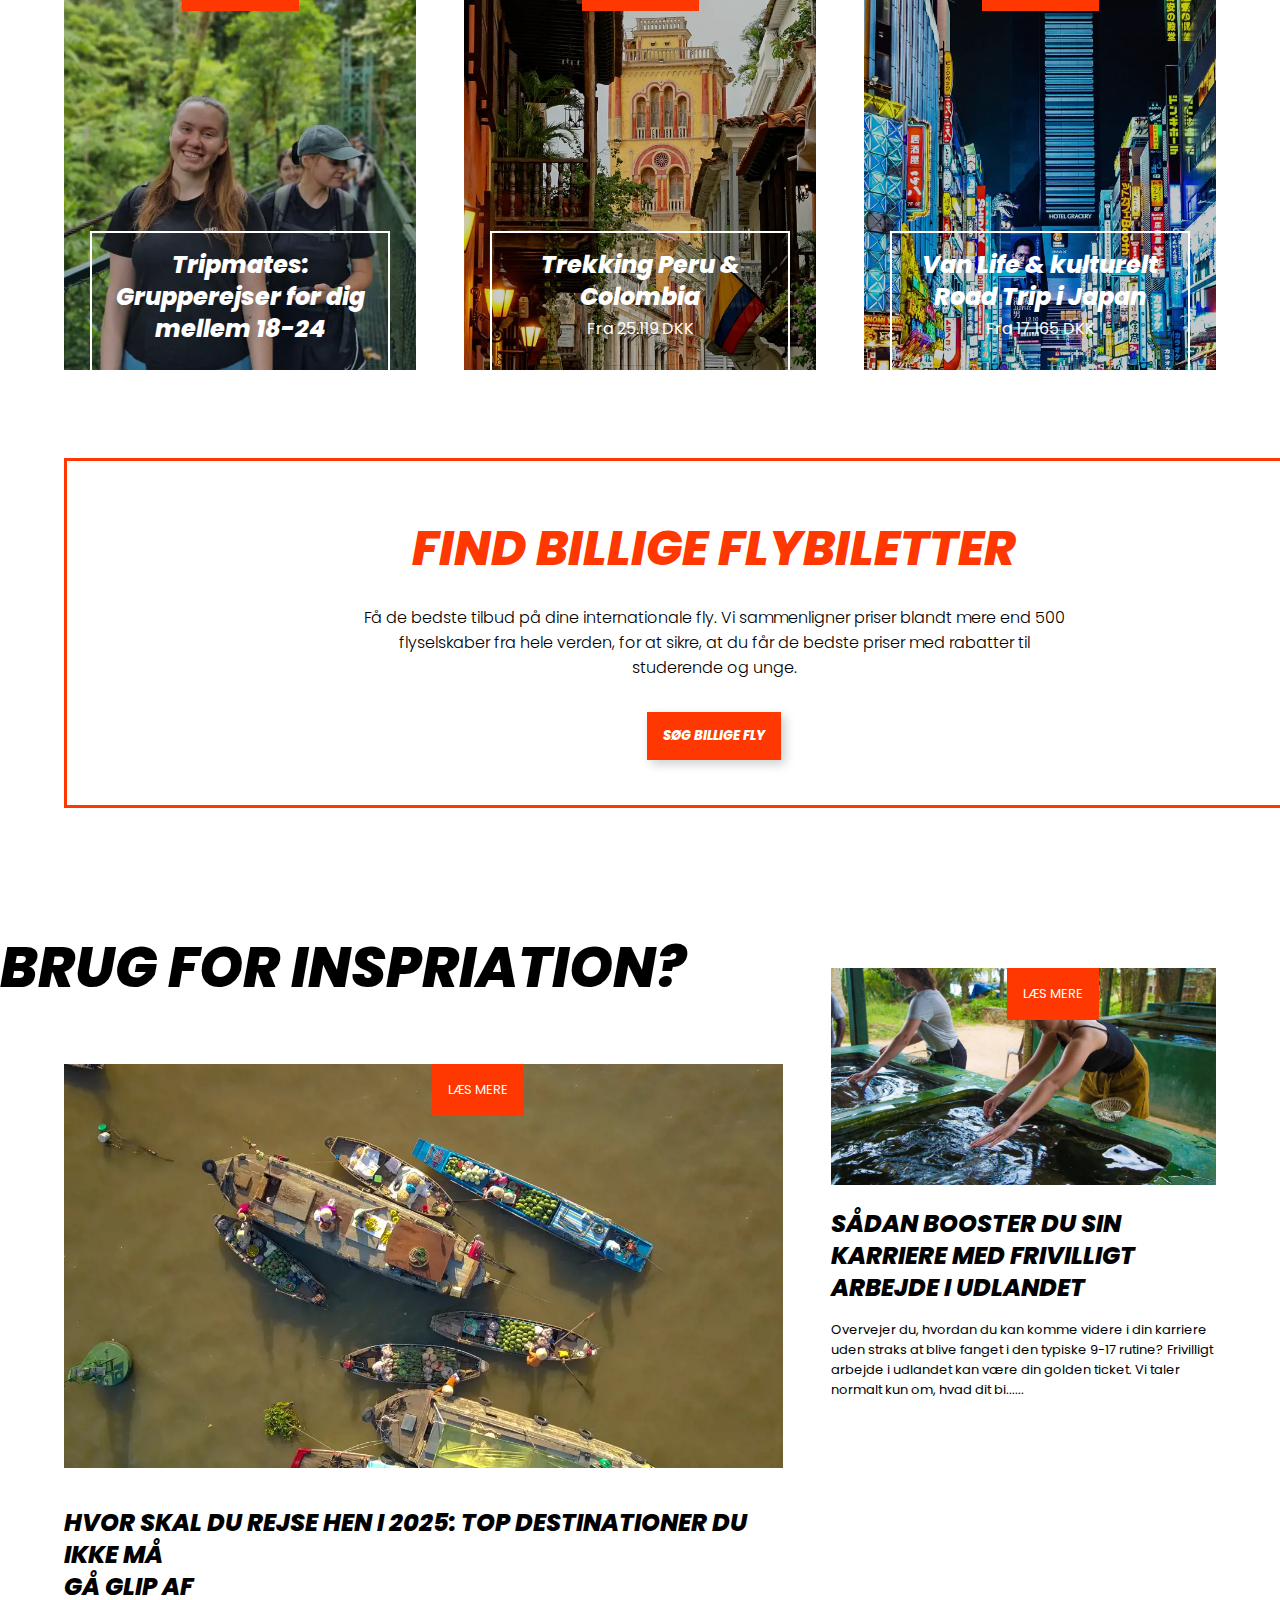
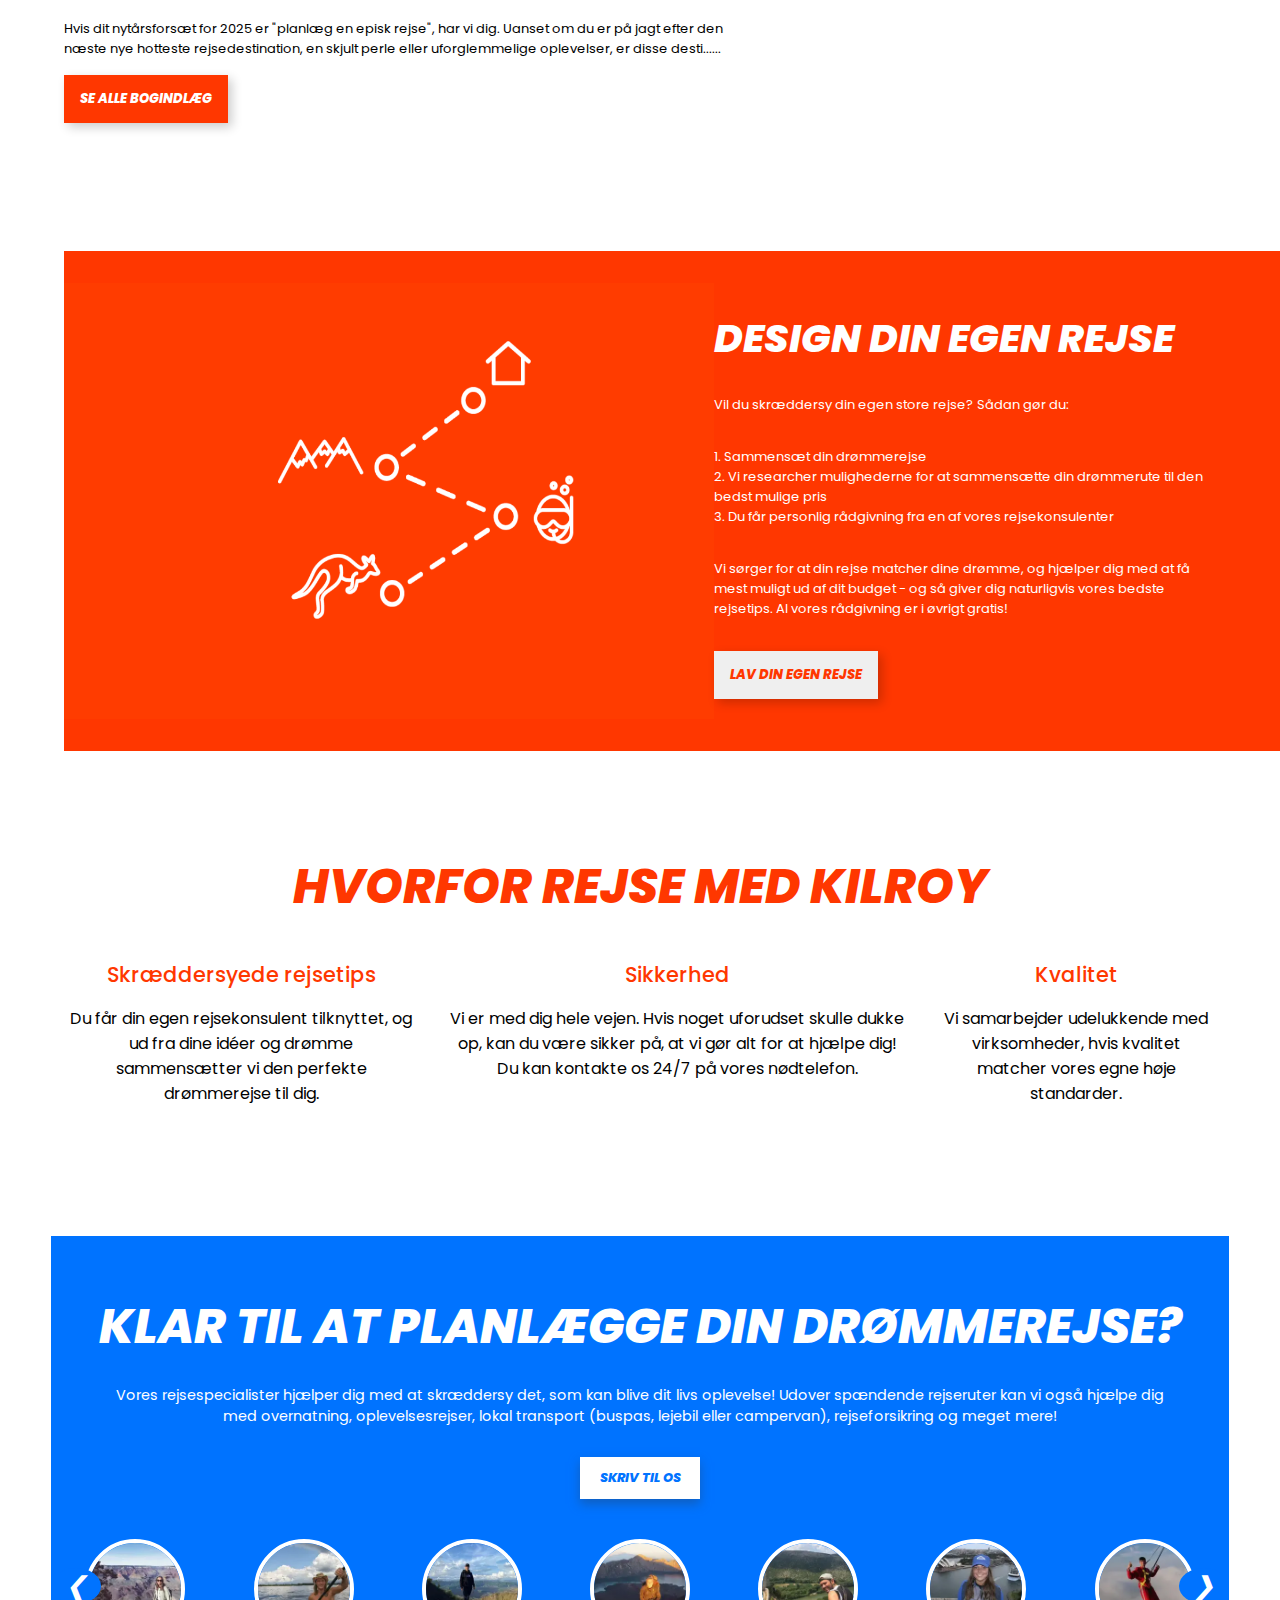
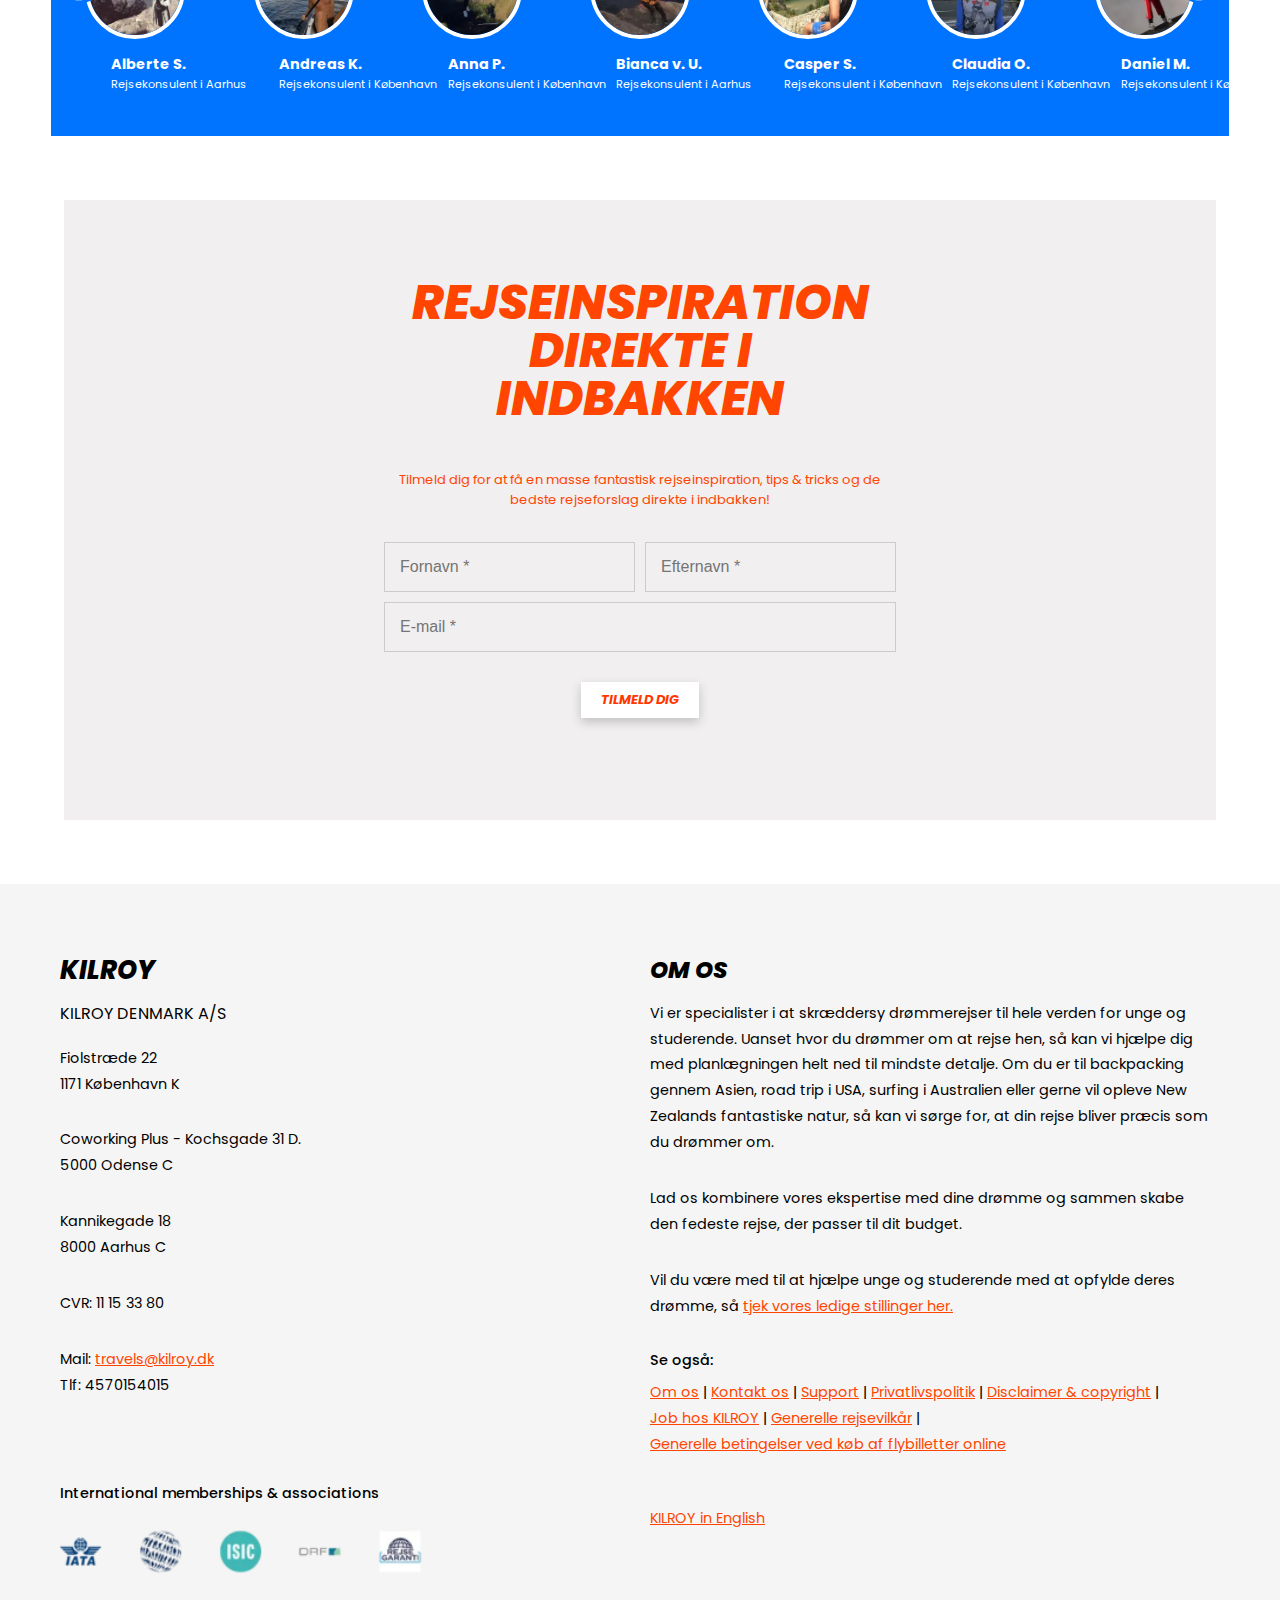
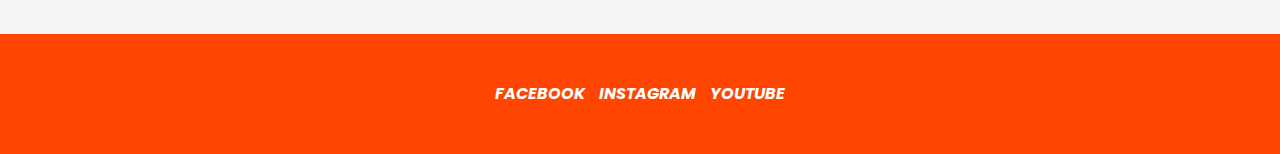
==== commit 4824315b: "ret" ====
--- a/index.html
+++ b/index.html
@@ -490,7 +490,7 @@
                         Uanset hvor du drømmer om at rejse hen, så kan vi hjælpe dig med planlægningen helt ned til mindste detalje. 
                         Om du er til backpacking gennem Asien, road trip i USA, surfing i Australien eller gerne vil opleve New Zealands fantastiske natur, så kan vi sørge for, at din rejse bliver præcis som du drømmer om. </p>
                         <p>Lad os kombinere vores ekspertise med dine drømme og sammen skabe den fedeste rejse, der passer til dit budget.</p>
-                        <p>Vil du være med til at hjælpe unge og studerende med at opfylde deres drømme, så<a href="#"> tjek vores ledige stillinger her.</a></p>
+                        <p>Vil du være med til at hjælpe unge og studerende med at opfylde deres drømme, så <a href="#">tjek vores ledige stillinger her.</a></p>
                     <h4>Se også:</h4>
                     <ul>
                         <li><a href="#">Om os</a> | </li>
--- a/main.css
+++ b/main.css
@@ -1169,7 +1169,7 @@
 
 .footer-bottom {
     background-color: #ff4500;
-    height: 150px;
+    height: 120px !important;
     color: #ffffff;
     text-align: center;
     display: flex;
@@ -1179,7 +1179,7 @@
 
 .social-links a {
     color: #ffffff;
-    margin: 0px 15px;
+    margin: 0px 5px;
     text-decoration: none;
     font-style: italic;
 }
@@ -1249,7 +1249,3 @@
 }
 
 
-
-
-
-/**//*/*/
